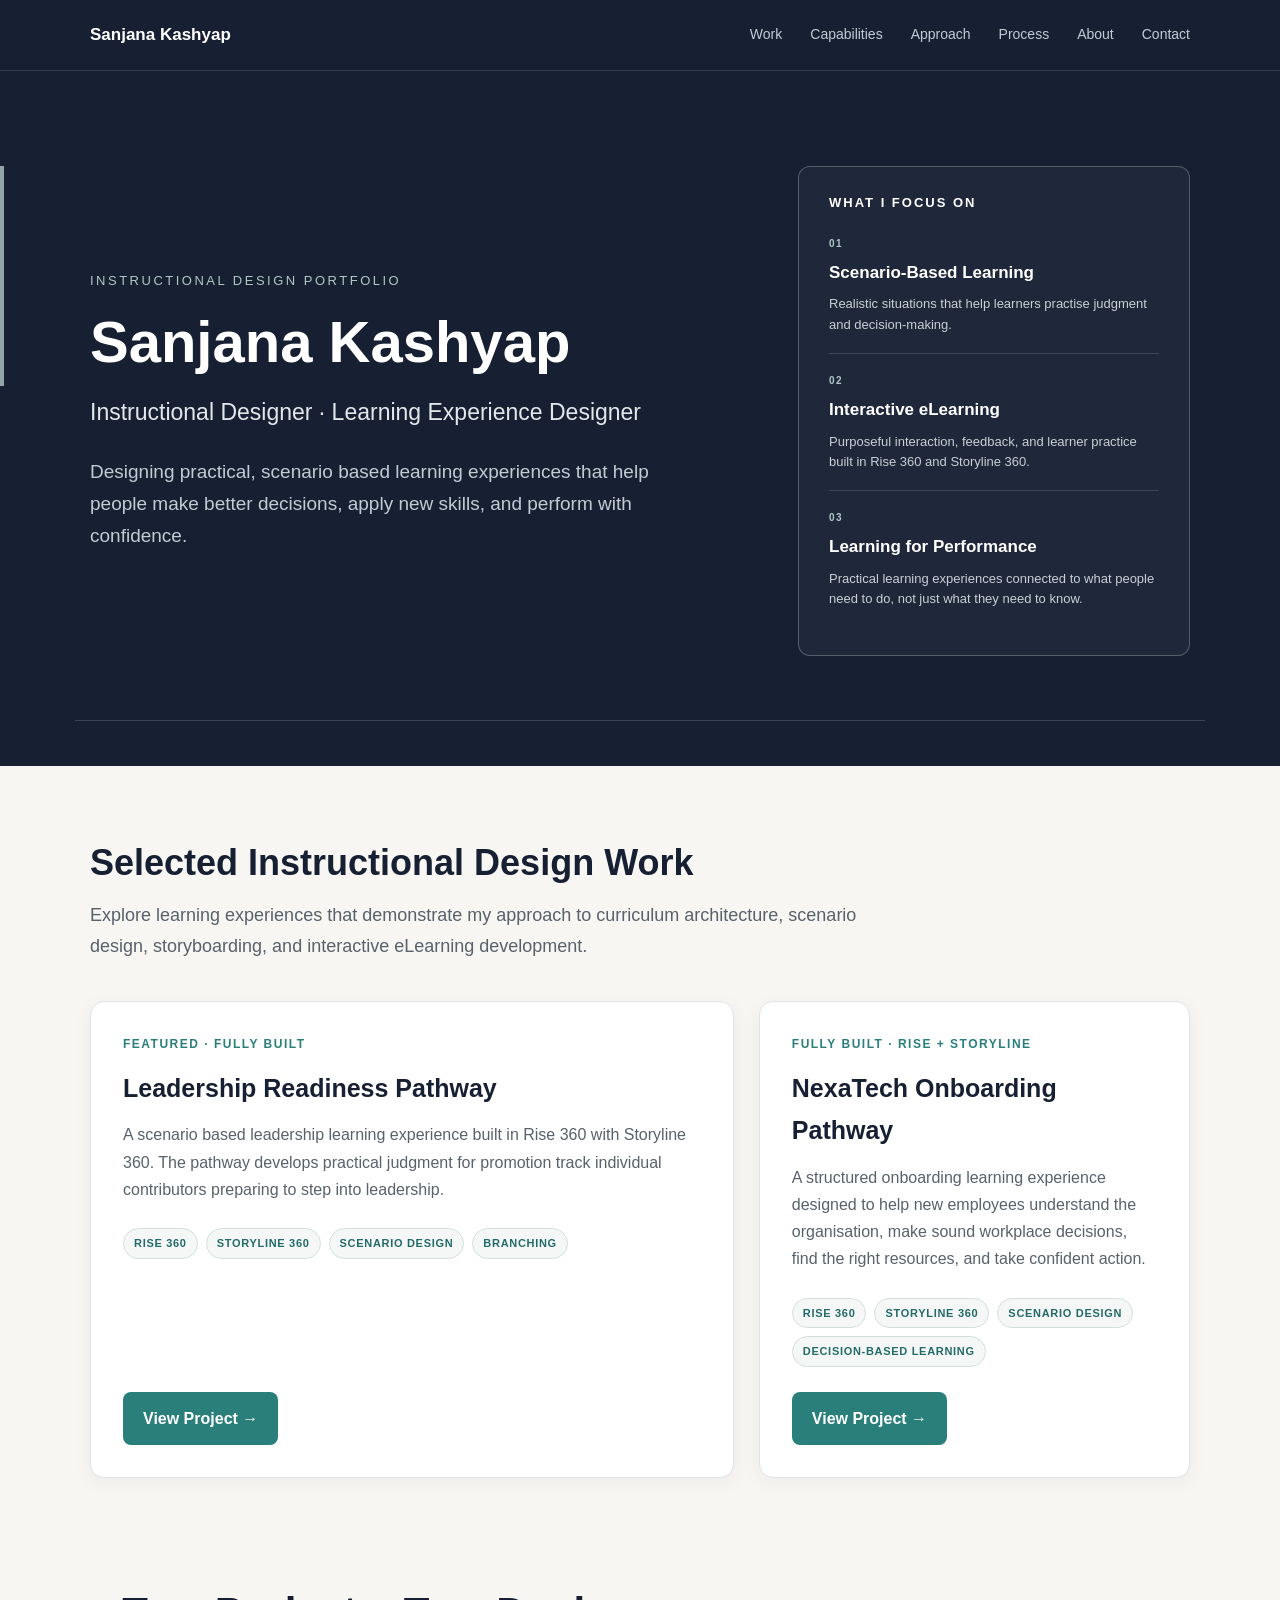
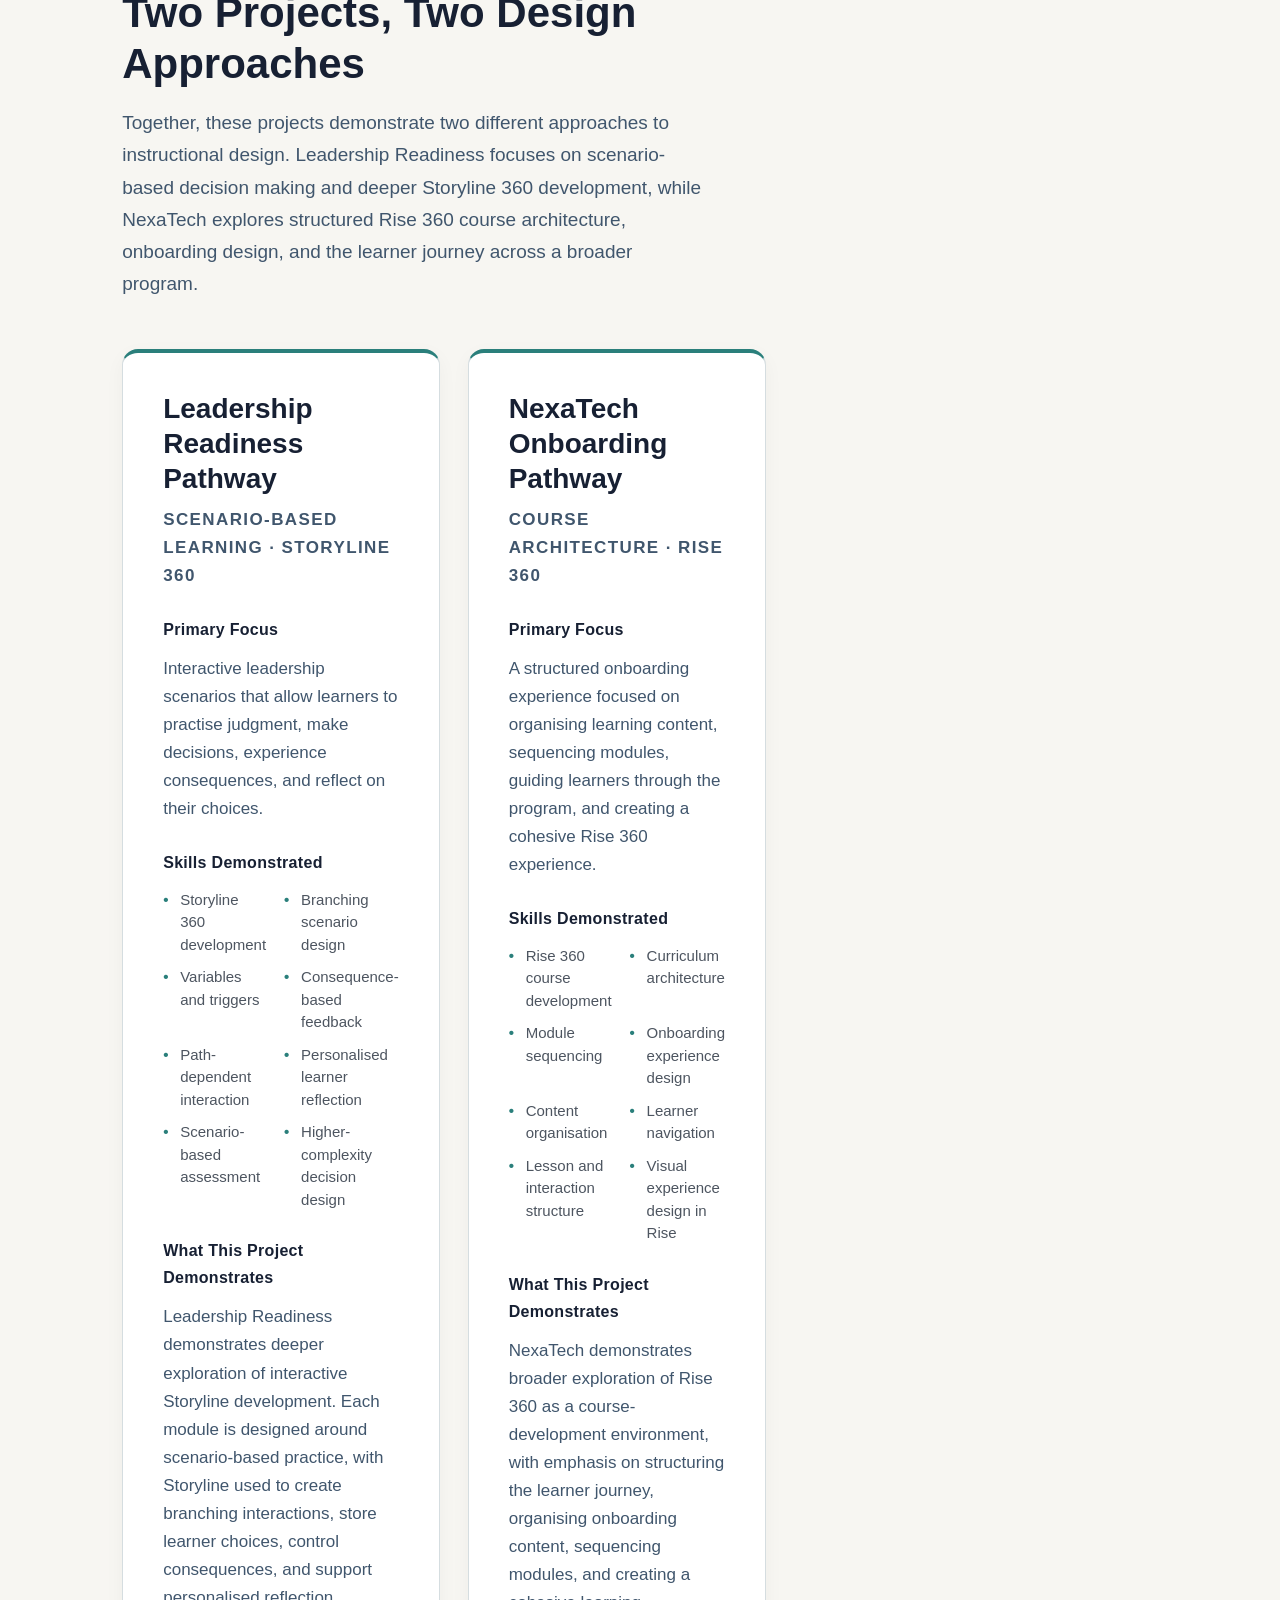
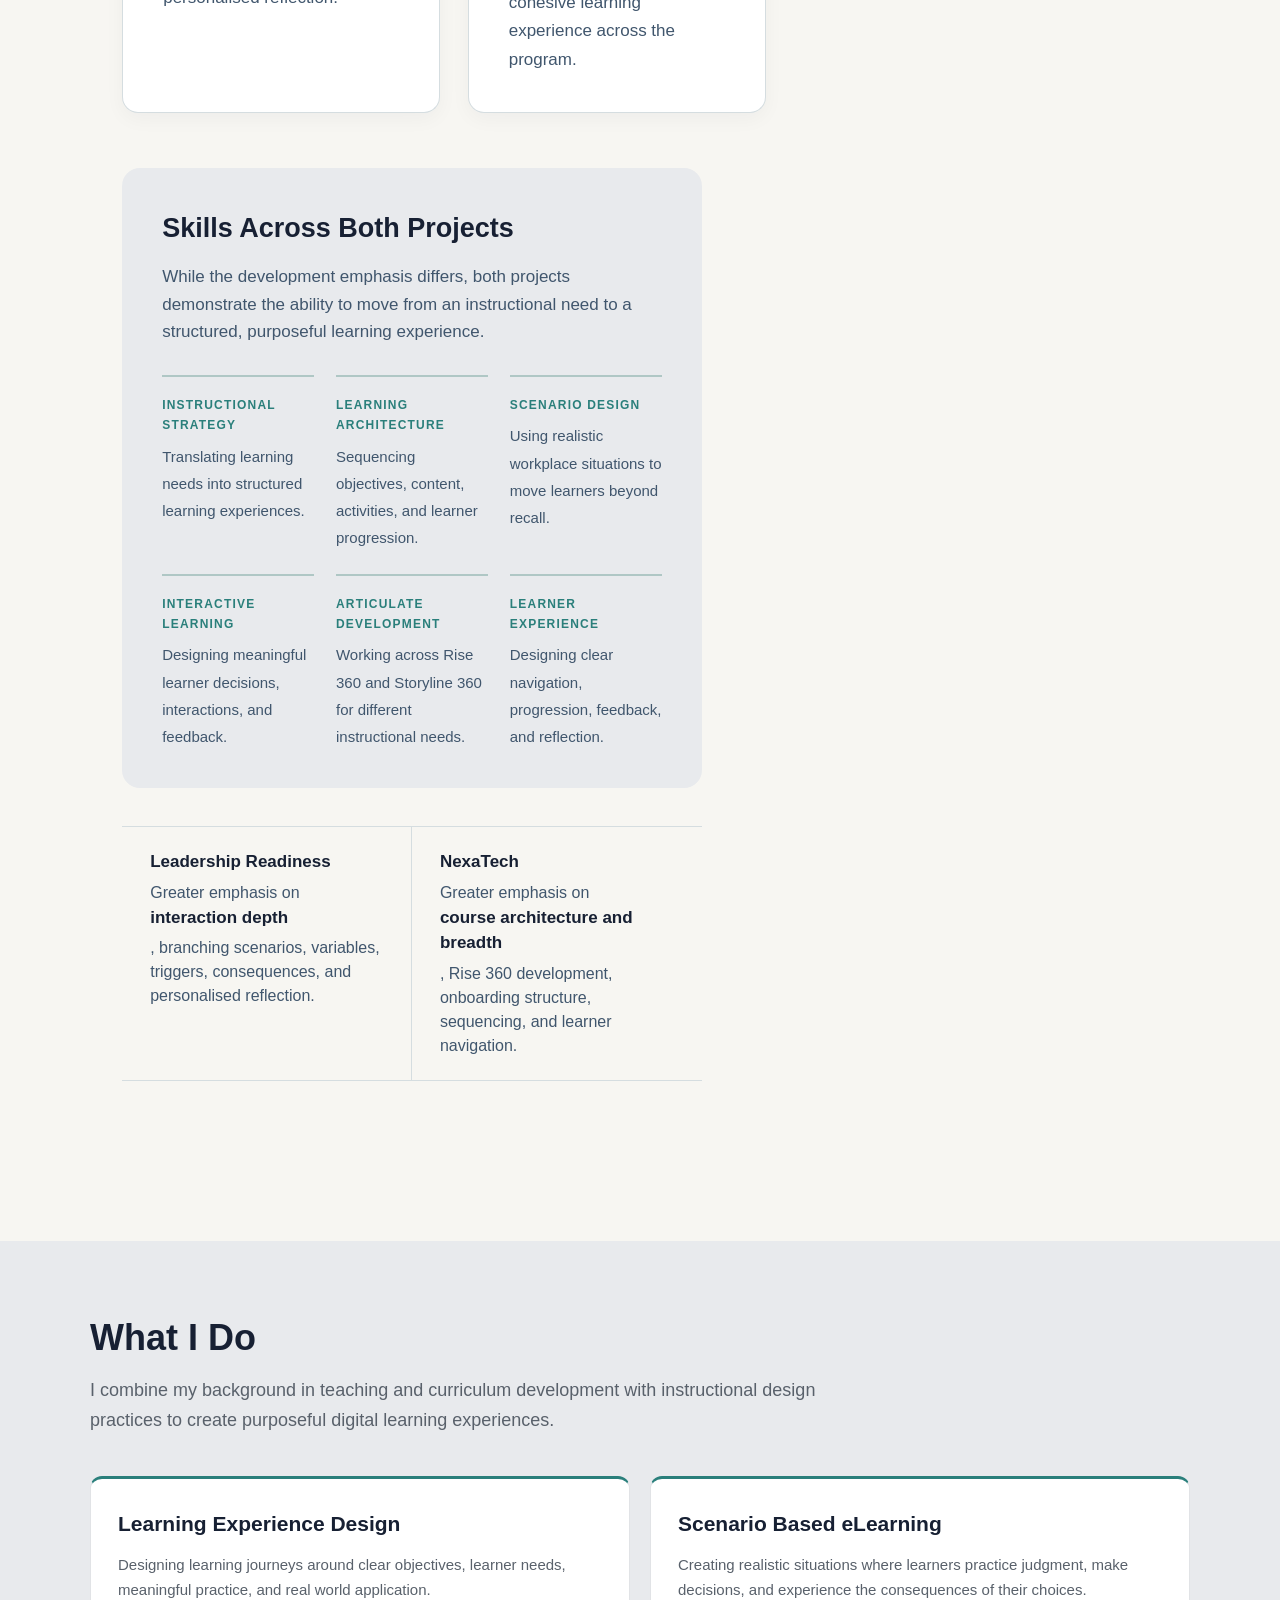
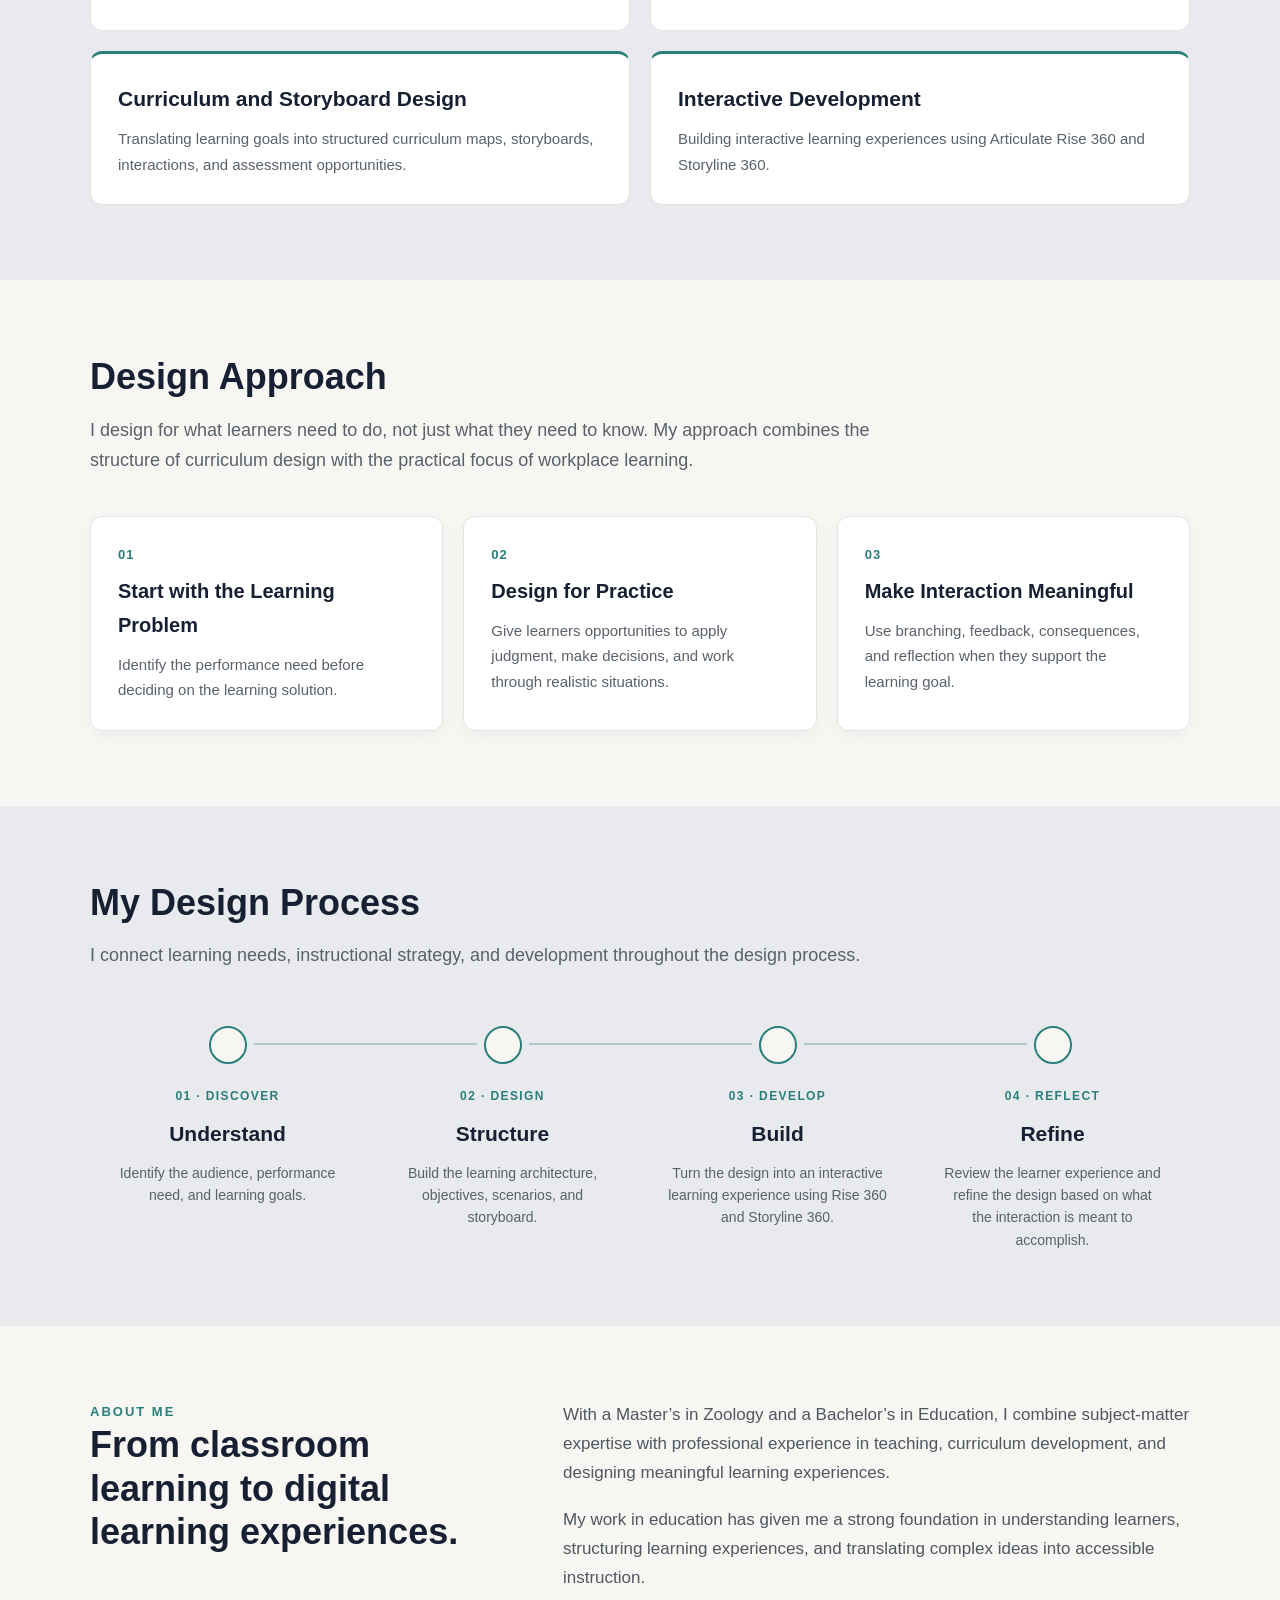
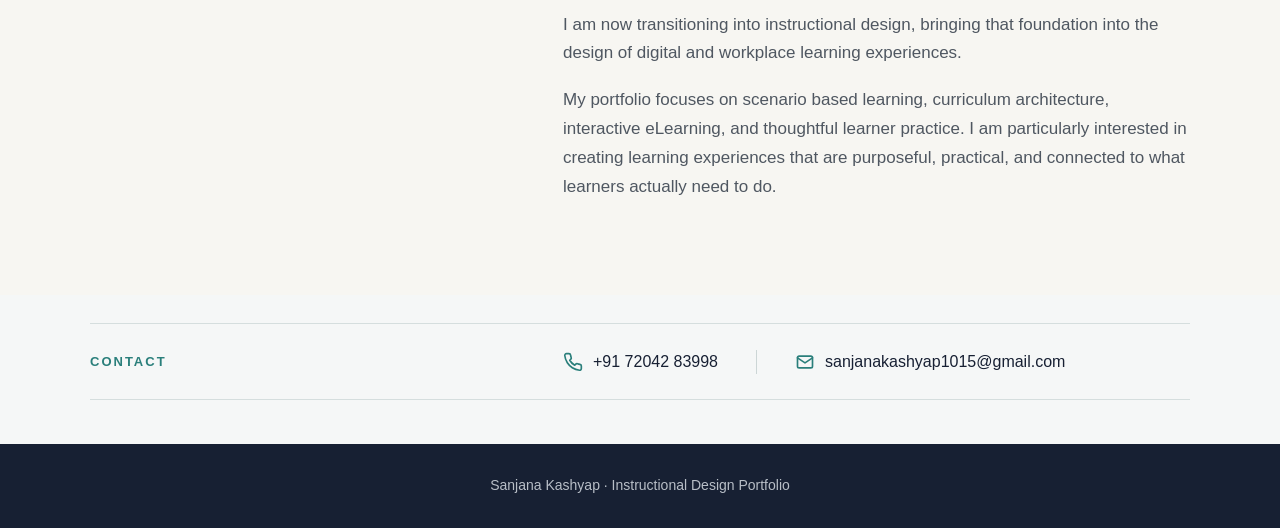
==== portfolio/index.html @ 49a9ca55 "Update index.html" ====
<!DOCTYPE html>

<html lang="en">
<head>
  <meta charset="UTF-8">
  <meta name="viewport" content="width=device-width, initial-scale=1.0">

  <title>Sanjana Kashyap | Instructional Design Portfolio</title>

  <style>
    * {
      box-sizing: border-box;
    }

    html {
      margin: 0;
      padding: 0;
      scroll-behavior: smooth;
    }

    body {
      margin: 0;
      padding: 0;
      min-height: 100vh;
      font-family: Arial, Helvetica, sans-serif;
      background: #F7F6F2;
      color: #20242B;
      line-height: 1.7;
      display: flex;
      flex-direction: column;
    }

    .container {
      width: 90%;
      max-width: 1100px;
      margin: 0 auto;
    }

    /* NAVIGATION */

    .site-nav {
      background: #172033;
      border-bottom: 1px solid rgba(255,255,255,0.12);
      position: relative;
      z-index: 10;
    }

    .nav-inner {
      min-height: 70px;
      display: flex;
      align-items: center;
      justify-content: space-between;
    }

    .nav-brand {
      color: white;
      text-decoration: none;
      font-size: 17px;
      font-weight: bold;
    }

    .nav-links {
      display: flex;
      gap: 28px;
    }

    .nav-links a {
      color: #C2CBD4;
      text-decoration: none;
      font-size: 14px;
      transition: 0.2s ease;
    }

    .nav-links a:hover {
      color: white;
    }

    /* HERO */

    .hero {
      background: #172033;
      color: white;
      padding: 95px 0 110px;
      position: relative;
      overflow: hidden;
    }

    .hero::before {
      content: "";
      position: absolute;
      left: 0;
      top: 95px;
      width: 4px;
      height: 220px;
      background: #AFC7C5;
      opacity: 0.8;
    }

    .hero::after {
      content: "";
      position: absolute;
      left: 75px;
      right: 75px;
      bottom: 45px;
      height: 1px;
      background: rgba(175, 199, 197, 0.22);
    }
    .hero {
  background: #172033;
  color: white;
  padding: 95px 0 110px;
  position: relative;
  overflow: hidden;
}

.hero-layout {
  display: grid;
  grid-template-columns: 1.2fr 0.8fr;
  gap: 70px;
  align-items: center;
}

.hero-visual {
  padding-left: 20px;
}

.focus-panel {
  border: 1px solid rgba(175, 199, 197, 0.35);
  border-radius: 12px;
  padding: 28px 30px;
  background: rgba(255, 255, 255, 0.035);
}

.focus-heading {
  margin: 0 0 24px;
  color: #FFFFFF;
  font-size: 13px;
  font-weight: bold;
  letter-spacing: 2px;
  text-transform: uppercase;
}

.focus-item {
  padding: 18px 0;
  border-top: 1px solid rgba(175, 199, 197, 0.2);
}

.focus-item:first-of-type {
  border-top: none;
  padding-top: 0;
}

.focus-number {
  display: block;
  margin-bottom: 7px;
  color: #AFC7C5;
  font-size: 10px;
  font-weight: bold;
  letter-spacing: 1.5px;
}

.focus-item h3 {
  margin: 0 0 7px;
  color: #FFFFFF;
  font-size: 17px;
  font-weight: 600;
}

.focus-item p {
  margin: 0;
  color: #C7D0D5;
  font-size: 13px;
  line-height: 1.55;
}
    .eyebrow {
      font-size: 13px;
      text-transform: uppercase;
      letter-spacing: 2.5px;
      color: #AFC7C5;
      margin-bottom: 20px;
    }

    h1 {
      font-size: 58px;
      line-height: 1.05;
      margin: 0 0 20px;
      max-width: 850px;
    }

    .hero-title {
      font-size: 23px;
      color: #E1E7EA;
      margin: 0 0 24px;
      max-width: 760px;
    }

    .hero-description {
      font-size: 19px;
      color: #C2CBD4;
      max-width: 780px;
      margin: 0;
    }

    /* SECTIONS */

    section {
      padding: 75px 0;
    }

    h2 {
      font-size: 36px;
      line-height: 1.2;
      color: #172033;
      margin: 0 0 16px;
    }

    .section-intro {
      max-width: 780px;
      font-size: 18px;
      color: #59616B;
      margin: 0 0 40px;
    }

    /* PROJECTS */

    .projects {
      display: grid;
      grid-template-columns: repeat(2, 1fr);
      gap: 25px;
    }

    .project-card {
      background: white;
      border: 1px solid #E1E3E6;
      border-radius: 14px;
      padding: 32px;
      box-shadow: 0 5px 20px rgba(23, 32, 51, 0.05);
      transition: 0.2s ease;
      display: flex;
      flex-direction: column;
    }

    .project-card:hover {
      transform: translateY(-4px);
      box-shadow: 0 10px 28px rgba(23, 32, 51, 0.10);
    }

    .project-label {
      font-size: 12px;
      text-transform: uppercase;
      letter-spacing: 1.5px;
      color: #2A7F7B;
      font-weight: bold;
      margin-bottom: 12px;
    }

    .project-card h3 {
      color: #172033;
      font-size: 25px;
      margin: 0 0 12px;
    }

    .project-card p {
      color: #59616B;
      font-size: 16px;
      margin: 0 0 25px;
    }

    .project-card .button {
      margin-top: auto;
    }
    .project-tags {
  display: flex;
  flex-wrap: wrap;
  gap: 8px;
  margin: 0 0 25px;
}

.project-tag {
  display: inline-block;
  padding: 5px 10px;
  border: 1px solid #D5DEDE;
  border-radius: 20px;
  color: #236B68;
  background: #F5F7F7;
  font-size: 11px;
  font-weight: bold;
  letter-spacing: 0.7px;
  text-transform: uppercase;
}

    /* BUTTON */

    .button {
      display: inline-block;
      width: fit-content;
      padding: 13px 20px;
      background: #2A7F7B;
      color: white;
      text-decoration: none;
      border-radius: 8px;
      font-weight: bold;
      transition: 0.2s ease;
    }

    .button:hover {
      background: #236B68;
      transform: translateY(-1px);
    }

    /* STATUS */

    .status {
      display: inline-block;
      width: fit-content;
      margin-top: auto;
      padding: 6px 12px;
      border-radius: 20px;
      background: #E8F1F0;
      color: #236B68;
      font-size: 13px;
      font-weight: bold;
    }

    /* CAPABILITIES */

    .capabilities {
      background: #E8EAED;
    }

    .capability-grid {
      display: grid;
      grid-template-columns: repeat(2, 1fr);
      gap: 20px;
    }

    .capability-card {
      background: white;
      border: 1px solid #E1E3E6;
      border-radius: 12px;
      padding: 27px;
      border-top: 3px solid #2A7F7B;
    }

    .capability-card h3 {
      color: #172033;
      font-size: 21px;
      margin: 0 0 10px;
    }

    .capability-card p {
      color: #59616B;
      margin: 0;
      font-size: 15px;
    }

    /* DESIGN APPROACH */

    .approach-grid {
      display: grid;
      grid-template-columns: repeat(3, 1fr);
      gap: 20px;
    }

    .approach-card {
      background: white;
      border: 1px solid #E1E3E6;
      border-radius: 12px;
      padding: 27px;
      box-shadow: 0 4px 16px rgba(23, 32, 51, 0.04);
    }

    .approach-number {
      font-size: 13px;
      color: #2A7F7B;
      font-weight: bold;
      letter-spacing: 1px;
    }

    .approach-card h3 {
      color: #172033;
      font-size: 20px;
      margin: 8px 0 10px;
    }

    .approach-card p {
      color: #59616B;
      margin: 0;
      font-size: 15px;
    }

    /* PROCESS */

    .process {
      background: #E8EAED;
    }

   .process-grid {
  display: grid;
  grid-template-columns: repeat(4, 1fr);
  gap: 0;
  margin-top: 55px;
  position: relative;
}

/* Continuous process line */
.process-grid::before {
  content: "";
  position: absolute;
  top: 17px;
  left: 12%;
  right: 12%;
  height: 2px;
  background: #AFC7C5;
  z-index: 0;
}

.process-step {
  position: relative;
  z-index: 1;
  background: transparent;
  padding: 0 28px;
  border: none;
  border-radius: 0;
  text-align: center;
}
/* =========================================================
   TWO PROJECTS — TWO DESIGN APPROACHES
   ========================================================= */

.project-comparison {
  background: #F7F6F2;
  padding: 85px 0;
}

.project-comparison h2 {
  margin: 0 0 18px;
  color: #172033;
  font-size: 42px;
  line-height: 1.2;
}

.project-comparison-intro {
  max-width: 820px;
  margin: 0 0 48px;
  color: #40566D;
  font-size: 19px;
  line-height: 1.7;
}

.comparison-grid {
  display: grid;
  grid-template-columns: repeat(2, 1fr);
  gap: 28px;
}

.comparison-card {
  background: #FFFFFF;
  border: 1px solid #D5DDE0;
  border-top: 4px solid #2A7F7B;
  border-radius: 16px;
  padding: 38px 40px;
  box-shadow: 0 6px 20px rgba(23, 32, 51, 0.04);
}

.comparison-card h3 {
  margin: 0 0 10px;
  color: #172033;
  font-size: 28px;
  line-height: 1.25;
}

.comparison-focus {
  margin: 0 0 28px;
  color: #2A7F7B;
  font-size: 13px;
  font-weight: bold;
  letter-spacing: 1.4px;
  text-transform: uppercase;
}

.comparison-card h4 {
  margin: 26px 0 12px;
  color: #172033;
  font-size: 16px;
  letter-spacing: 0.3px;
}

.comparison-card p {
  margin: 0;
  color: #40566D;
  font-size: 17px;
  line-height: 1.65;
}

.comparison-skills {
  display: grid;
  grid-template-columns: repeat(2, 1fr);
  gap: 10px 18px;
  margin: 0;
  padding: 0;
  list-style: none;
}

.comparison-skills li {
  position: relative;
  padding-left: 17px;
  color: #4D5560;
  font-size: 15px;
  line-height: 1.5;
}

.comparison-skills li::before {
  content: "•";
  position: absolute;
  left: 0;
  color: #2A7F7B;
  font-weight: bold;
}

/* Shared skills */

.shared-skills {
  margin-top: 55px;
  padding: 38px 40px;
  background: #E8EAED;
  border-radius: 18px;
}

.shared-skills h3 {
  margin: 0 0 12px;
  color: #172033;
  font-size: 27px;
}

.shared-skills-intro {
  max-width: 760px;
  margin: 0 0 30px;
  color: #40566D;
  font-size: 17px;
  line-height: 1.6;
}

.shared-skills-grid {
  display: grid;
  grid-template-columns: repeat(3, 1fr);
  gap: 22px;
}

.shared-skill {
  padding-top: 18px;
  border-top: 2px solid #AFC7C5;
}

.shared-skill strong {
  display: block;
  margin-bottom: 7px;
  color: #2A7F7B;
  font-size: 12px;
  letter-spacing: 1.2px;
  text-transform: uppercase;
}

.shared-skill span {
  color: #40566D;
  font-size: 15px;
  line-height: 1.5;
}

/* Direct comparison */

.comparison-summary {
  margin-top: 38px;
  border-top: 1px solid #D5DDE0;
  border-bottom: 1px solid #D5DDE0;
}

.comparison-summary-row {
  display: grid;
  grid-template-columns: 1fr 1fr;
}

.comparison-summary-cell {
  padding: 22px 28px;
  color: #40566D;
  font-size: 16px;
  line-height: 1.5;
}

.comparison-summary-cell:first-child {
  border-right: 1px solid #D5DDE0;
}

.comparison-summary-cell strong {
  display: block;
  margin-bottom: 6px;
  color: #172033;
  font-size: 17px;
}

/* Mobile */

@media (max-width: 800px) {

  .project-comparison {
    padding: 65px 0;
  }

  .project-comparison h2 {
    font-size: 34px;
  }

  .comparison-grid {
    grid-template-columns: 1fr;
  }

  .comparison-card {
    padding: 30px 28px;
  }

  .comparison-skills {
    grid-template-columns: 1fr;
  }

  .shared-skills {
    padding: 30px 28px;
  }

  .shared-skills-grid {
    grid-template-columns: 1fr;
  }

  .comparison-summary-row {
    grid-template-columns: 1fr;
  }

  .comparison-summary-cell:first-child {
    border-right: none;
    border-bottom: 1px solid #D5DDE0;
  }

}

/* Numbered circle */
.process-step::before {
  content: "";
  display: block;
  width: 34px;
  height: 34px;
  margin: 0 auto 22px;

  background: #F7F6F2;
  border: 2px solid #2A7F7B;
  border-radius: 50%;

  box-shadow: 0 0 0 7px #E8EAED;
}

/* Stage label */
.process-step strong {
  display: block;
  color: #2A7F7B;
  font-size: 12px;
  font-weight: bold;
  letter-spacing: 1.4px;
  margin-bottom: 10px;
}

/* Main word */
.process-step h3 {
  margin: 0 0 10px;
  color: #172033;
  font-size: 21px;
  font-weight: 600;
}

/* Description */
.process-step p {
  margin: 0 auto;
  max-width: 220px;
  color: #59616B;
  font-size: 14px;
  line-height: 1.6;
}
    /* ABOUT */

    .about-grid {
      display: grid;
      grid-template-columns: 1fr 1.5fr;
      gap: 55px;
      align-items: start;
    }

    .about-label {
      font-size: 13px;
      text-transform: uppercase;
      letter-spacing: 2px;
      color: #2A7F7B;
      font-weight: bold;
    }

    .about-content p {
      color: #4F5761;
      font-size: 17px;
      margin-top: 0;
      margin-bottom: 18px;
    }

    /* CONTACT */

.contact {
  background: #F5F7F7;
  padding: 28px 0 44px;
  margin: 0;
}

.contact-box {
  border-top: 1px solid #D5DEDE;
  border-bottom: 1px solid #D5DEDE;
  padding: 24px 0;
  display: grid;
  grid-template-columns: 1fr 1.5fr;
  gap: 55px;
  align-items: center;
}

.contact-heading {
  font-size: 13px;
  text-transform: uppercase;
  letter-spacing: 2px;
  color: #2A7F7B;
  font-weight: bold;
  margin: 0;
}

.contact-details {
  display: flex;
  align-items: center;
  gap: 38px;
  margin: 0;
}

.contact-item {
  display: flex;
  align-items: center;
  gap: 10px;
  color: #172033;
  text-decoration: none;
}

.contact-item:hover .contact-value {
  color: #2A7F7B;
}

.contact-icon {
  width: 20px;
  height: 20px;
  color: #2A7F7B;
  flex-shrink: 0;
}

.contact-value {
  font-size: 16px;
  color: #172033;
  transition: color 0.2s ease;
}

.contact-divider {
  width: 1px;
  height: 24px;
  background: #CCD6D6;
}
    /* FOOTER */

    footer {
      margin-top: auto;
      padding: 30px 0;
      background: #172033;
      color: #B8BEC7;
      text-align: center;
      font-size: 14px;
    }

    footer .container {
      margin-bottom: 0;
    }

    /* RESPONSIVE */

    @media (max-width: 800px) {

      h1 {
        font-size: 42px;
      }

      .projects,
      .capability-grid,
      .approach-grid,
      .process-grid,
      .about-grid {
        grid-template-columns: 1fr;
      }

      .hero {
        padding: 70px 0 80px;
      }

      .about-grid {
        gap: 25px;
      }

      .nav-inner {
        flex-direction: column;
        align-items: flex-start;
        gap: 12px;
        padding: 16px 0;
      }

      .nav-links {
        gap: 16px;
        flex-wrap: wrap;
      }

      .process-grid::before {
        display: none;
      }

      .contact-box {
        align-items: flex-start;
        flex-direction: column;
        gap: 22px;
      }

      .contact-details {
        align-items: flex-start;
        flex-direction: column;
        gap: 18px;
      }

      .contact-divider {
        display: none;
      }

      .contact-item {
        flex-wrap: wrap;
      }
      .hero-layout {
  grid-template-columns: 1fr;
  gap: 45px;
}

.learning-flow {
  max-width: 100%;
  margin-left: 0;
}
      .process-grid {
  grid-template-columns: 1fr;
  gap: 40px;
}

.process-grid::before {
  display: none;
}

.process-step {
  padding: 0 20px;
}
    }
  </style>

</head>

<body>

  <!-- NAVIGATION -->

  <nav class="site-nav">
    <div class="container nav-inner">

      <span class="nav-brand">
  Sanjana Kashyap
</span>

      <div class="nav-links">
        <a href="#work">Work</a>
        <a href="#capabilities">Capabilities</a>
        <a href="#approach">Approach</a>
        <a href="#process">Process</a>
        <a href="#about">About</a>
        <a href="#contact">Contact</a>
      </div>

    </div>
  </nav>


  <!-- HERO -->

 <header class="hero">

  <div class="container">

    <div class="hero-layout">

      <!-- HERO TEXT -->

      <div>

        <div class="eyebrow">
          Instructional Design Portfolio
        </div>

        <h1>
          Sanjana Kashyap
        </h1>

        <p class="hero-title">
          Instructional Designer · Learning Experience Designer
        </p>

        <p class="hero-description">
          Designing practical, scenario based learning experiences that help
          people make better decisions, apply new skills, and perform with
          confidence.
        </p>

      </div>


      <!-- HERO LEARNING FLOW -->

   <div class="hero-visual">

  <div class="focus-panel">

    <h2 class="focus-heading">
      What I Focus On
    </h2>

    <div class="focus-item">

      <span class="focus-number">
        01
      </span>

      <h3>
        Scenario-Based Learning
      </h3>

      <p>
        Realistic situations that help learners practise
        judgment and decision-making.
      </p>

    </div>


    <div class="focus-item">

      <span class="focus-number">
        02
      </span>

      <h3>
        Interactive eLearning
      </h3>

      <p>
        Purposeful interaction, feedback, and learner
        practice built in Rise 360 and Storyline 360.
      </p>

    </div>


    <div class="focus-item">

      <span class="focus-number">
        03
      </span>

      <h3>
        Learning for Performance
      </h3>

      <p>
        Practical learning experiences connected to what
        people need to do, not just what they need to know.
      </p>

    </div>

  </div>

</div>

</header>

  <!-- SELECTED WORK -->

  <section id="work">

    <div class="container">

      <h2>
        Selected Instructional Design Work
      </h2>

      <p class="section-intro">
        Explore learning experiences that demonstrate my approach to
        curriculum architecture, scenario design, storyboarding, and
        interactive eLearning development.
      </p>

      <div class="projects">

        <!-- LEADERSHIP -->

        <div class="project-card">

          <div class="project-label">
            Featured · Fully Built
          </div>

          <h3>
            Leadership Readiness Pathway
          </h3>

          <p>
            A scenario based leadership learning experience built in
            Rise 360 with Storyline 360. The pathway develops practical
            judgment for promotion track individual contributors preparing
            to step into leadership.
          </p>
<div class="project-tags">

  <span class="project-tag">
    Rise 360
  </span>

  <span class="project-tag">
    Storyline 360
  </span>

  <span class="project-tag">
    Scenario Design
  </span>

  <span class="project-tag">
    Branching
  </span>

</div>
          <a
            class="button"
            href="projects/leadership/index.html"
          >
            View Project →
          </a>

        </div>


    <!-- NEXATECH -->

<div class="project-card">

  <div class="project-label">
    Fully Built · Rise + Storyline
  </div>

  <h3>
    NexaTech Onboarding Pathway
  </h3>

  <p>
    A structured onboarding learning experience designed to help
    new employees understand the organisation, make sound workplace
    decisions, find the right resources, and take confident action.
  </p>
<div class="project-tags">

  <span class="project-tag">
    Rise 360
  </span>

  <span class="project-tag">
    Storyline 360
  </span>

  <span class="project-tag">
    Scenario Design
  </span>

  <span class="project-tag">
    Decision-Based Learning
  </span>

</div>
  <a
    class="button"
    href="projects/nexatech/index.html"
  >
    View Project →
  </a>

</div>
<!-- =========================================================
     TWO PROJECTS — TWO DESIGN APPROACHES
     ========================================================= -->

<section class="project-comparison">

  <div class="container">

    <h2>Two Projects, Two Design Approaches</h2>

    <p class="project-comparison-intro">
      Together, these projects demonstrate two different approaches to
      instructional design. Leadership Readiness focuses on scenario-based
      decision making and deeper Storyline 360 development, while NexaTech
      explores structured Rise 360 course architecture, onboarding design,
      and the learner journey across a broader program.
    </p>


    <div class="comparison-grid">

      <!-- LEADERSHIP -->

      <div class="comparison-card">

        <h3>Leadership Readiness Pathway</h3>

        <p class="comparison-focus">
          Scenario-Based Learning · Storyline 360
        </p>

        <h4>Primary Focus</h4>

        <p>
          Interactive leadership scenarios that allow learners to practise
          judgment, make decisions, experience consequences, and reflect
          on their choices.
        </p>

        <h4>Skills Demonstrated</h4>

        <ul class="comparison-skills">

          <li>Storyline 360 development</li>

          <li>Branching scenario design</li>

          <li>Variables and triggers</li>

          <li>Consequence-based feedback</li>

          <li>Path-dependent interaction</li>

          <li>Personalised learner reflection</li>

          <li>Scenario-based assessment</li>

          <li>Higher-complexity decision design</li>

        </ul>

        <h4>What This Project Demonstrates</h4>

        <p>
          Leadership Readiness demonstrates deeper exploration of
          interactive Storyline development. Each module is designed
          around scenario-based practice, with Storyline used to create
          branching interactions, store learner choices, control
          consequences, and support personalised reflection.
        </p>

      </div>


      <!-- NEXATECH -->

      <div class="comparison-card">

        <h3>NexaTech Onboarding Pathway</h3>

        <p class="comparison-focus">
          Course Architecture · Rise 360
        </p>

        <h4>Primary Focus</h4>

        <p>
          A structured onboarding experience focused on organising
          learning content, sequencing modules, guiding learners through
          the program, and creating a cohesive Rise 360 experience.
        </p>

        <h4>Skills Demonstrated</h4>

        <ul class="comparison-skills">

          <li>Rise 360 course development</li>

          <li>Curriculum architecture</li>

          <li>Module sequencing</li>

          <li>Onboarding experience design</li>

          <li>Content organisation</li>

          <li>Learner navigation</li>

          <li>Lesson and interaction structure</li>

          <li>Visual experience design in Rise</li>

        </ul>

        <h4>What This Project Demonstrates</h4>

        <p>
          NexaTech demonstrates broader exploration of Rise 360 as a
          course-development environment, with emphasis on structuring
          the learner journey, organising onboarding content, sequencing
          modules, and creating a cohesive learning experience across
          the program.
        </p>

      </div>

    </div>


    <!-- SHARED SKILLS -->

    <div class="shared-skills">

      <h3>Skills Across Both Projects</h3>

      <p class="shared-skills-intro">
        While the development emphasis differs, both projects demonstrate
        the ability to move from an instructional need to a structured,
        purposeful learning experience.
      </p>

      <div class="shared-skills-grid">

        <div class="shared-skill">
          <strong>Instructional Strategy</strong>
          <span>
            Translating learning needs into structured learning experiences.
          </span>
        </div>

        <div class="shared-skill">
          <strong>Learning Architecture</strong>
          <span>
            Sequencing objectives, content, activities, and learner progression.
          </span>
        </div>

        <div class="shared-skill">
          <strong>Scenario Design</strong>
          <span>
            Using realistic workplace situations to move learners beyond recall.
          </span>
        </div>

        <div class="shared-skill">
          <strong>Interactive Learning</strong>
          <span>
            Designing meaningful learner decisions, interactions, and feedback.
          </span>
        </div>

        <div class="shared-skill">
          <strong>Articulate Development</strong>
          <span>
            Working across Rise 360 and Storyline 360 for different instructional needs.
          </span>
        </div>

        <div class="shared-skill">
          <strong>Learner Experience</strong>
          <span>
            Designing clear navigation, progression, feedback, and reflection.
          </span>
        </div>

      </div>

    </div>


    <!-- DIRECT DIFFERENCE -->

    <div class="comparison-summary">

      <div class="comparison-summary-row">

        <div class="comparison-summary-cell">

          <strong>Leadership Readiness</strong>

          Greater emphasis on
          <strong>interaction depth</strong>,
          branching scenarios, variables, triggers,
          consequences, and personalised reflection.

        </div>

        <div class="comparison-summary-cell">

          <strong>NexaTech</strong>

          Greater emphasis on
          <strong>course architecture and breadth</strong>,
          Rise 360 development, onboarding structure,
          sequencing, and learner navigation.

        </div>

      </div>

    </div>

  </div>

</section>

      </div>

    </div>

  </section>


  <!-- CAPABILITIES -->

  <section id="capabilities" class="capabilities">

    <div class="container">

      <h2>
        What I Do
      </h2>

      <p class="section-intro">
        I combine my background in teaching and curriculum development
        with instructional design practices to create purposeful digital
        learning experiences.
      </p>

      <div class="capability-grid">

        <div class="capability-card">

          <h3>
            Learning Experience Design
          </h3>

          <p>
            Designing learning journeys around clear objectives, learner
            needs, meaningful practice, and real world application.
          </p>

        </div>


        <div class="capability-card">

          <h3>
            Scenario Based eLearning
          </h3>

          <p>
            Creating realistic situations where learners practice judgment,
            make decisions, and experience the consequences of their choices.
          </p>

        </div>


        <div class="capability-card">

          <h3>
            Curriculum and Storyboard Design
          </h3>

          <p>
            Translating learning goals into structured curriculum maps,
            storyboards, interactions, and assessment opportunities.
          </p>

        </div>


        <div class="capability-card">

          <h3>
            Interactive Development
          </h3>

          <p>
            Building interactive learning experiences using Articulate
            Rise 360 and Storyline 360.
          </p>

        </div>

      </div>

    </div>

  </section>


  <!-- DESIGN APPROACH -->

  <section id="approach">

    <div class="container">

      <h2>
        Design Approach
      </h2>

      <p class="section-intro">
        I design for what learners need to do, not just what they need
        to know. My approach combines the structure of curriculum design
        with the practical focus of workplace learning.
      </p>

      <div class="approach-grid">

        <div class="approach-card">

          <div class="approach-number">
            01
          </div>

          <h3>
            Start with the Learning Problem
          </h3>

          <p>
            Identify the performance need before deciding on the learning
            solution.
          </p>

        </div>


        <div class="approach-card">

          <div class="approach-number">
            02
          </div>

          <h3>
            Design for Practice
          </h3>

          <p>
            Give learners opportunities to apply judgment, make decisions,
            and work through realistic situations.
          </p>

        </div>


        <div class="approach-card">

          <div class="approach-number">
            03
          </div>

          <h3>
            Make Interaction Meaningful
          </h3>

          <p>
            Use branching, feedback, consequences, and reflection when
            they support the learning goal.
          </p>

        </div>

      </div>

    </div>

  </section>


  <!-- DESIGN PROCESS -->

  <section id="process" class="process">

    <div class="container">

      <h2>
        My Design Process
      </h2>

      <p class="section-intro">
        I connect learning needs, instructional strategy, and development
        throughout the design process.
      </p>

      <div class="process-grid">

        <div class="process-step">

          <strong>
            01 · DISCOVER
          </strong>

          <h3>
            Understand
          </h3>

          <p>
            Identify the audience, performance need, and learning goals.
          </p>

        </div>


        <div class="process-step">

          <strong>
            02 · DESIGN
          </strong>

          <h3>
            Structure
          </h3>

          <p>
            Build the learning architecture, objectives, scenarios,
            and storyboard.
          </p>

        </div>


        <div class="process-step">

          <strong>
            03 · DEVELOP
          </strong>

          <h3>
            Build
          </h3>

          <p>
            Turn the design into an interactive learning experience using
            Rise 360 and Storyline 360.
          </p>

        </div>


        <div class="process-step">

          <strong>
            04 · REFLECT
          </strong>

          <h3>
            Refine
          </h3>

          <p>
            Review the learner experience and refine the design based
            on what the interaction is meant to accomplish.
          </p>

        </div>

      </div>

    </div>

  </section>


  <!-- ABOUT -->

  <section id="about">

    <div class="container">

      <div class="about-grid">

        <div>

          <div class="about-label">
            About Me
          </div>

          <h2>
            From classroom learning to digital learning experiences.
          </h2>

        </div>


        <div class="about-content">

          <p>
            With a Master’s in Zoology and a Bachelor’s in Education,
            I combine subject-matter expertise with professional experience
            in teaching, curriculum development, and designing meaningful
            learning experiences.
          </p>

          <p>
            My work in education has given me a strong foundation in
            understanding learners, structuring learning experiences,
            and translating complex ideas into accessible instruction.
          </p>

          <p>
            I am now transitioning into instructional design, bringing
            that foundation into the design of digital and workplace
            learning experiences.
          </p>

          <p>
            My portfolio focuses on scenario based learning, curriculum
            architecture, interactive eLearning, and thoughtful learner
            practice. I am particularly interested in creating learning
            experiences that are purposeful, practical, and connected to
            what learners actually need to do.
          </p>

        </div>

      </div>

    </div>

  </section>


 <!-- CONTACT -->

<section id="contact" class="contact">

  <div class="container">

    <div class="contact-box">

      <h2 class="contact-heading">
        Contact
      </h2>

      <div class="contact-details">

        <a
          href="tel:+917204283998"
          class="contact-item"
          aria-label="Call Sanjana Kashyap"
        >

          <svg
            class="contact-icon"
            viewBox="0 0 24 24"
            fill="none"
            stroke="currentColor"
            stroke-width="2"
            stroke-linecap="round"
            stroke-linejoin="round"
            aria-hidden="true"
          >
            <path d="M22 16.92v3a2 2 0 0 1-2.18 2
              19.79 19.79 0 0 1-8.63-3.07
              19.5 19.5 0 0 1-6-6
              19.79 19.79 0 0 1-3.07-8.67
              A2 2 0 0 1 4.11 2h3
              a2 2 0 0 1 2 1.72
              12.84 12.84 0 0 0 .7 2.81
              2 2 0 0 1-.45 2.11L8.09 9.91
              a16 16 0 0 0 6 6l1.27-1.27
              a2 2 0 0 1 2.11-.45
              12.84 12.84 0 0 0 2.81.7
              A2 2 0 0 1 22 16.92z"
            />
          </svg>

          <span class="contact-value">
            +91 72042 83998
          </span>

        </a>

        <span class="contact-divider"></span>

        <a
          href="mailto:sanjanakashyap1015@gmail.com"
          class="contact-item"
          aria-label="Email Sanjana Kashyap"
        >

          <svg
            class="contact-icon"
            viewBox="0 0 24 24"
            fill="none"
            stroke="currentColor"
            stroke-width="2"
            stroke-linecap="round"
            stroke-linejoin="round"
            aria-hidden="true"
          >
            <rect x="3" y="5" width="18" height="14" rx="2" />
            <polyline points="3,7 12,13 21,7" />
          </svg>

          <span class="contact-value">
            sanjanakashyap1015@gmail.com
          </span>

        </a>

      </div>

    </div>

  </div>

</section>
   
  <!-- FOOTER -->

  <footer>

    <div class="container">
      Sanjana Kashyap · Instructional Design Portfolio
    </div>

  </footer>


</body>
</html>
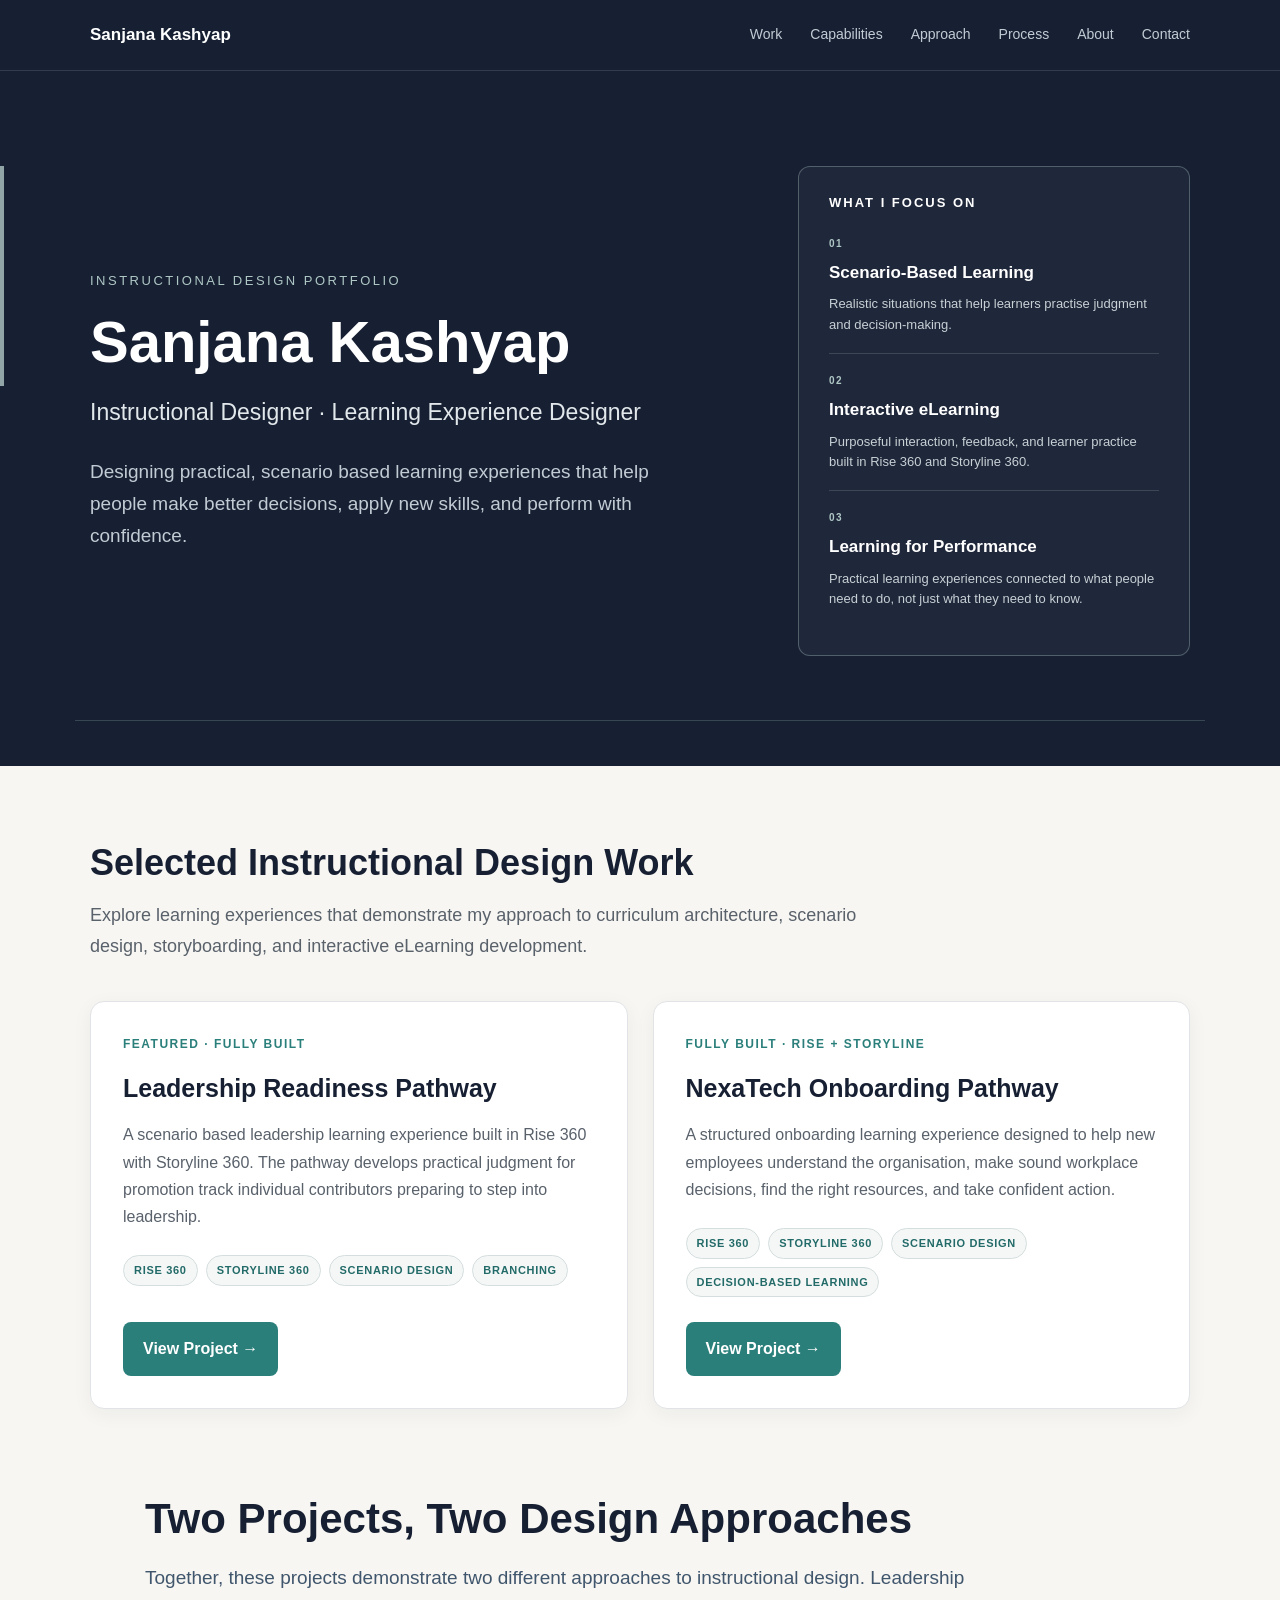
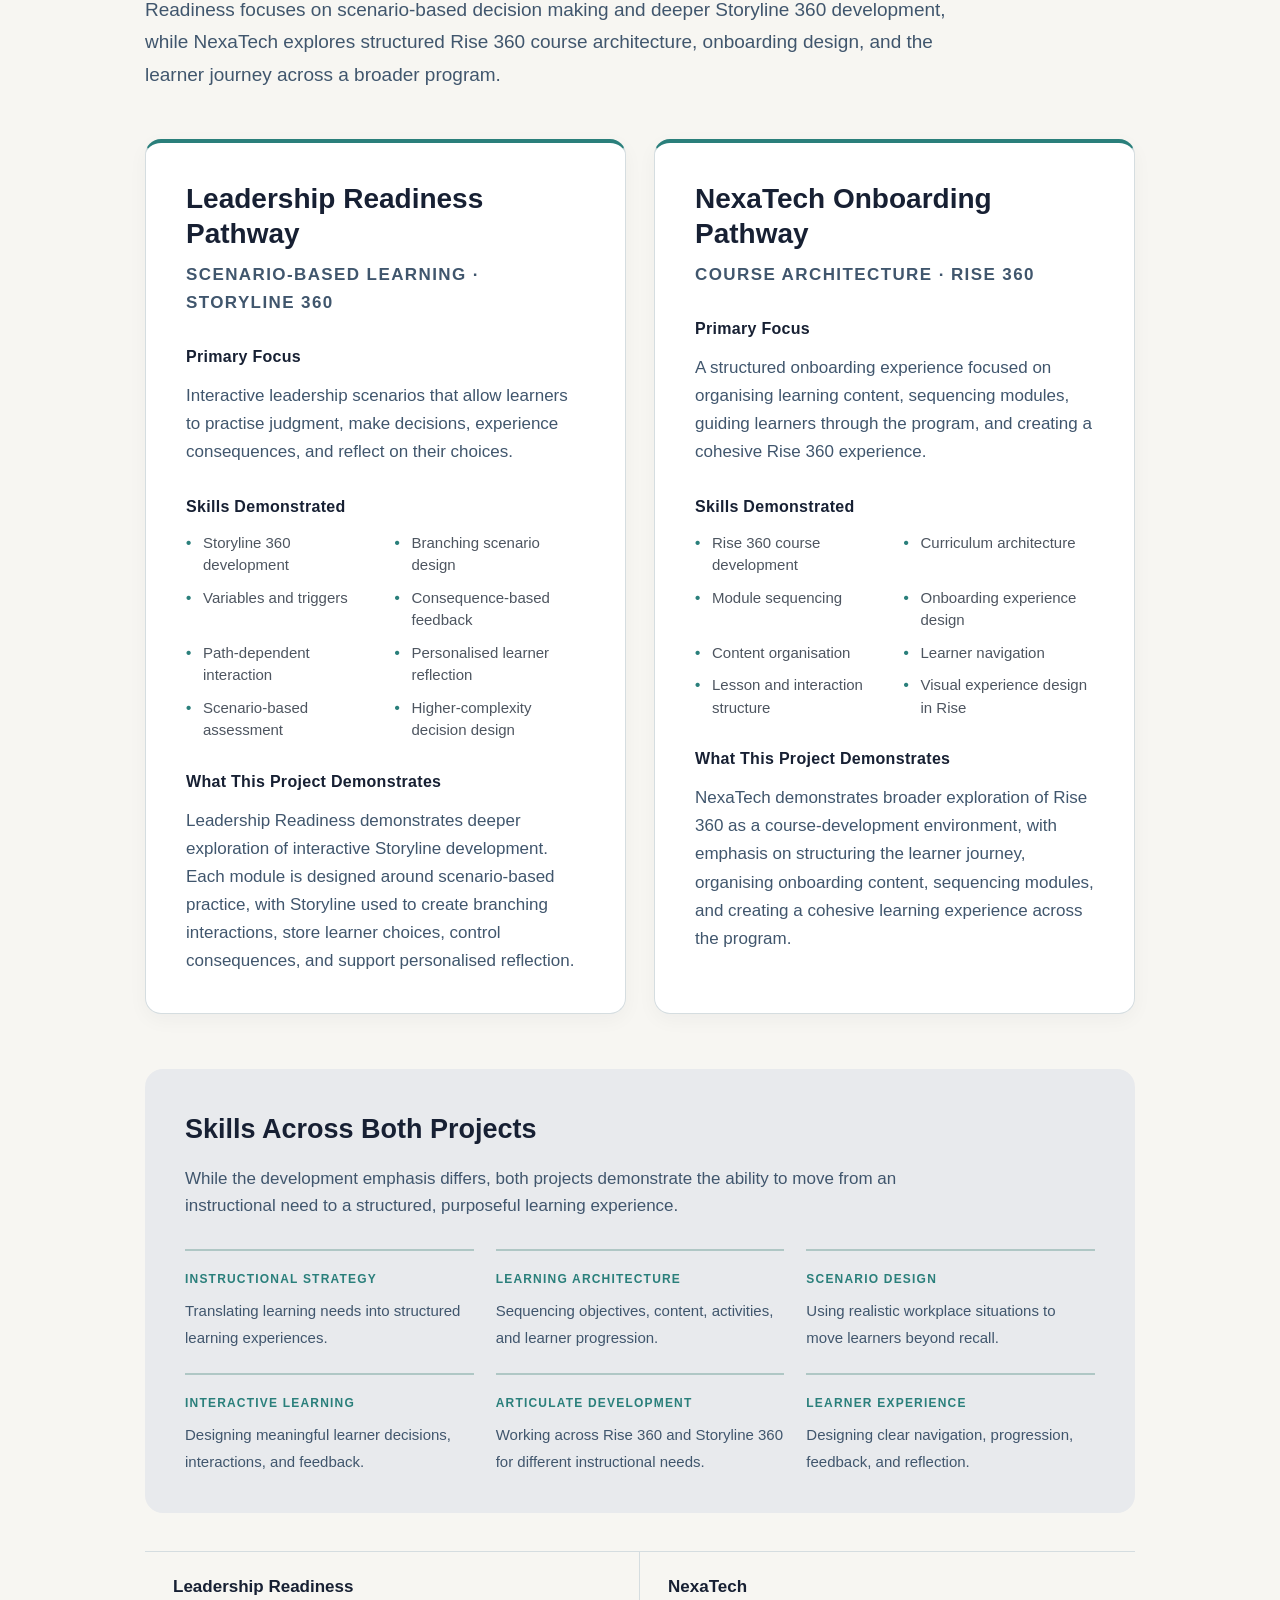
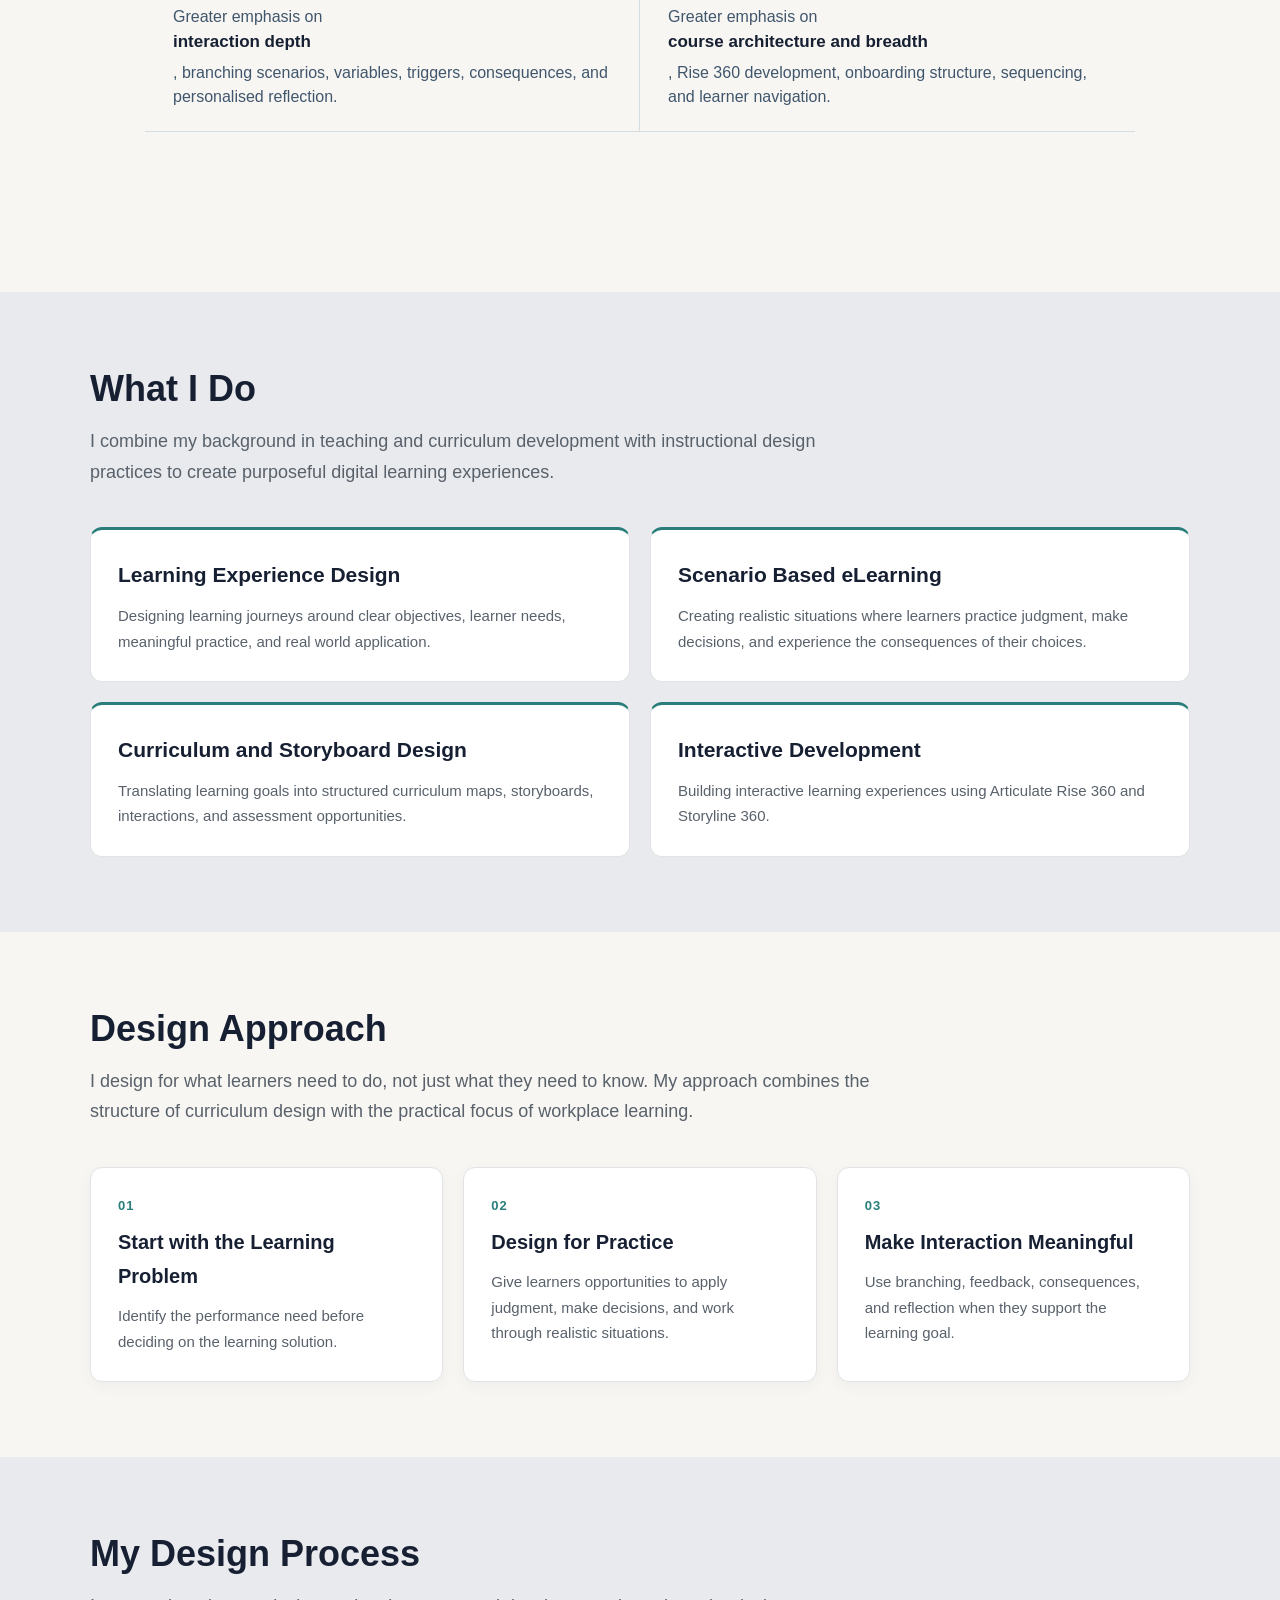
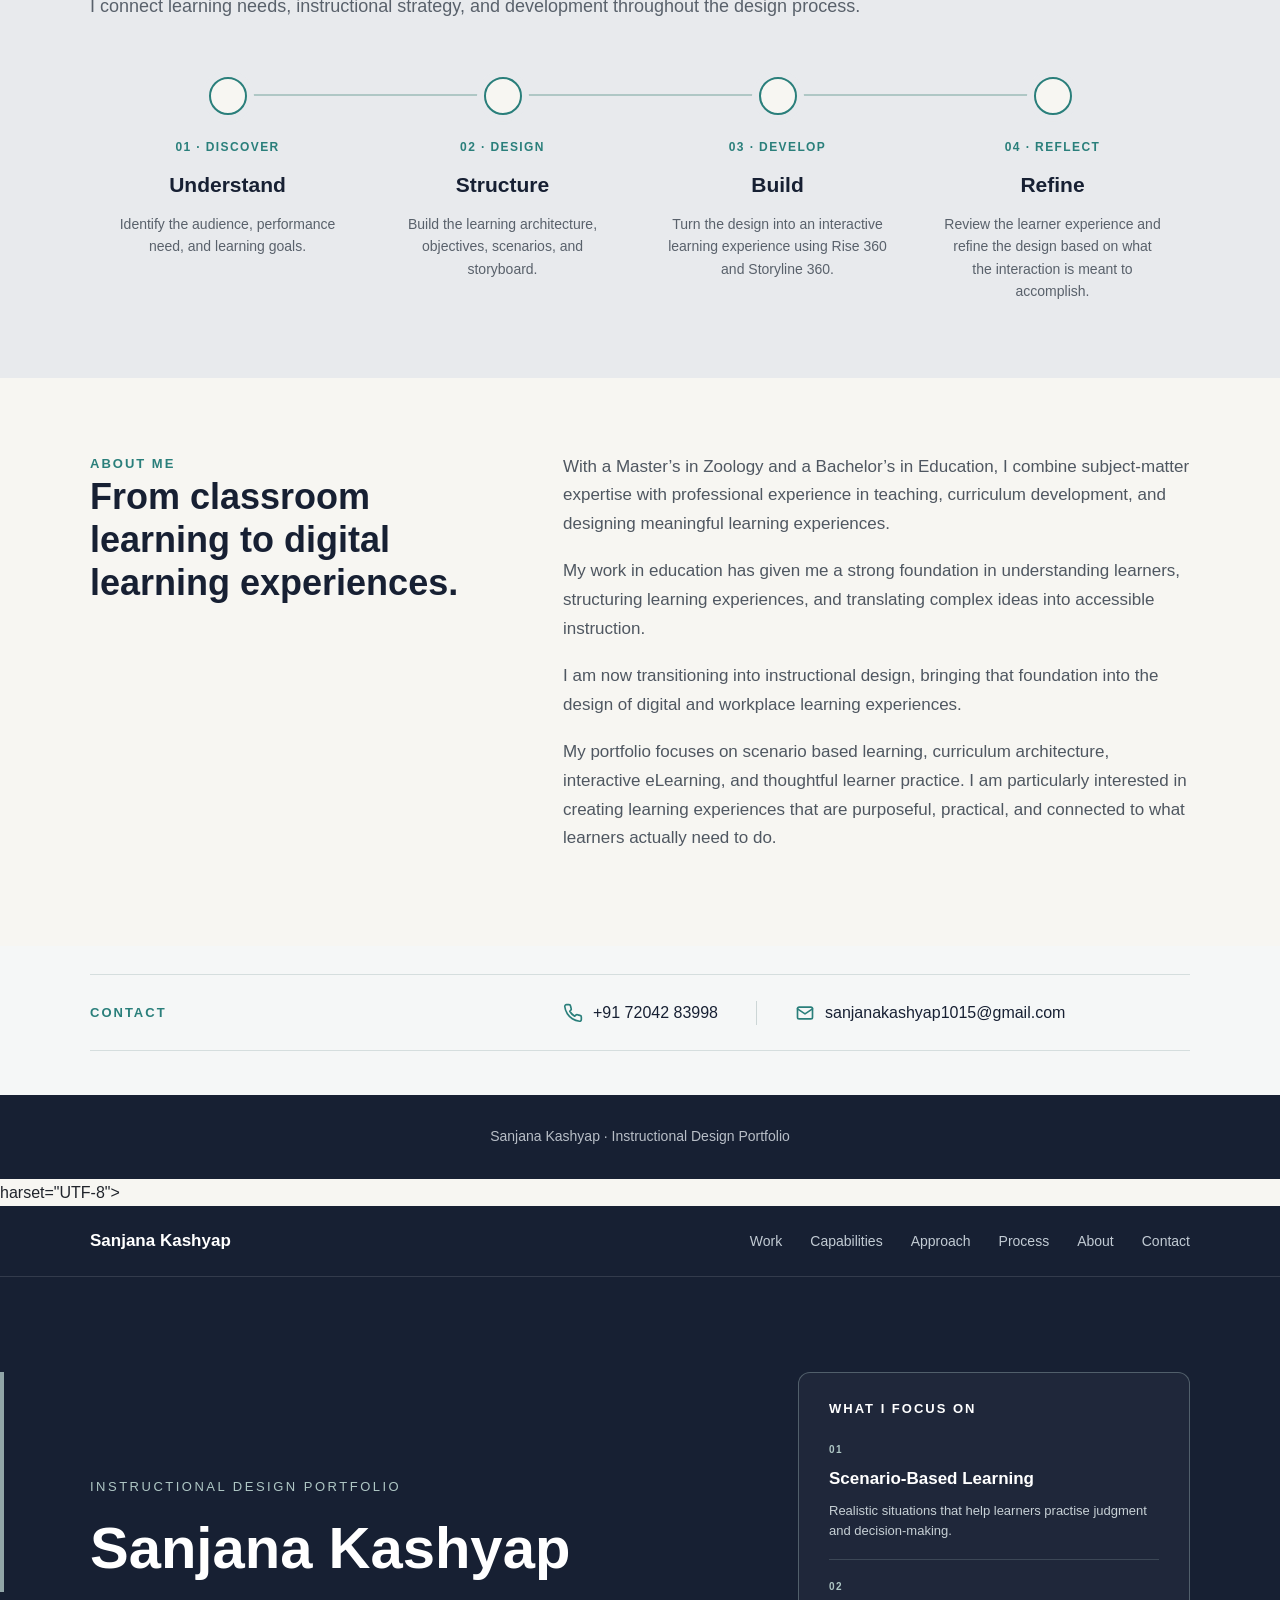
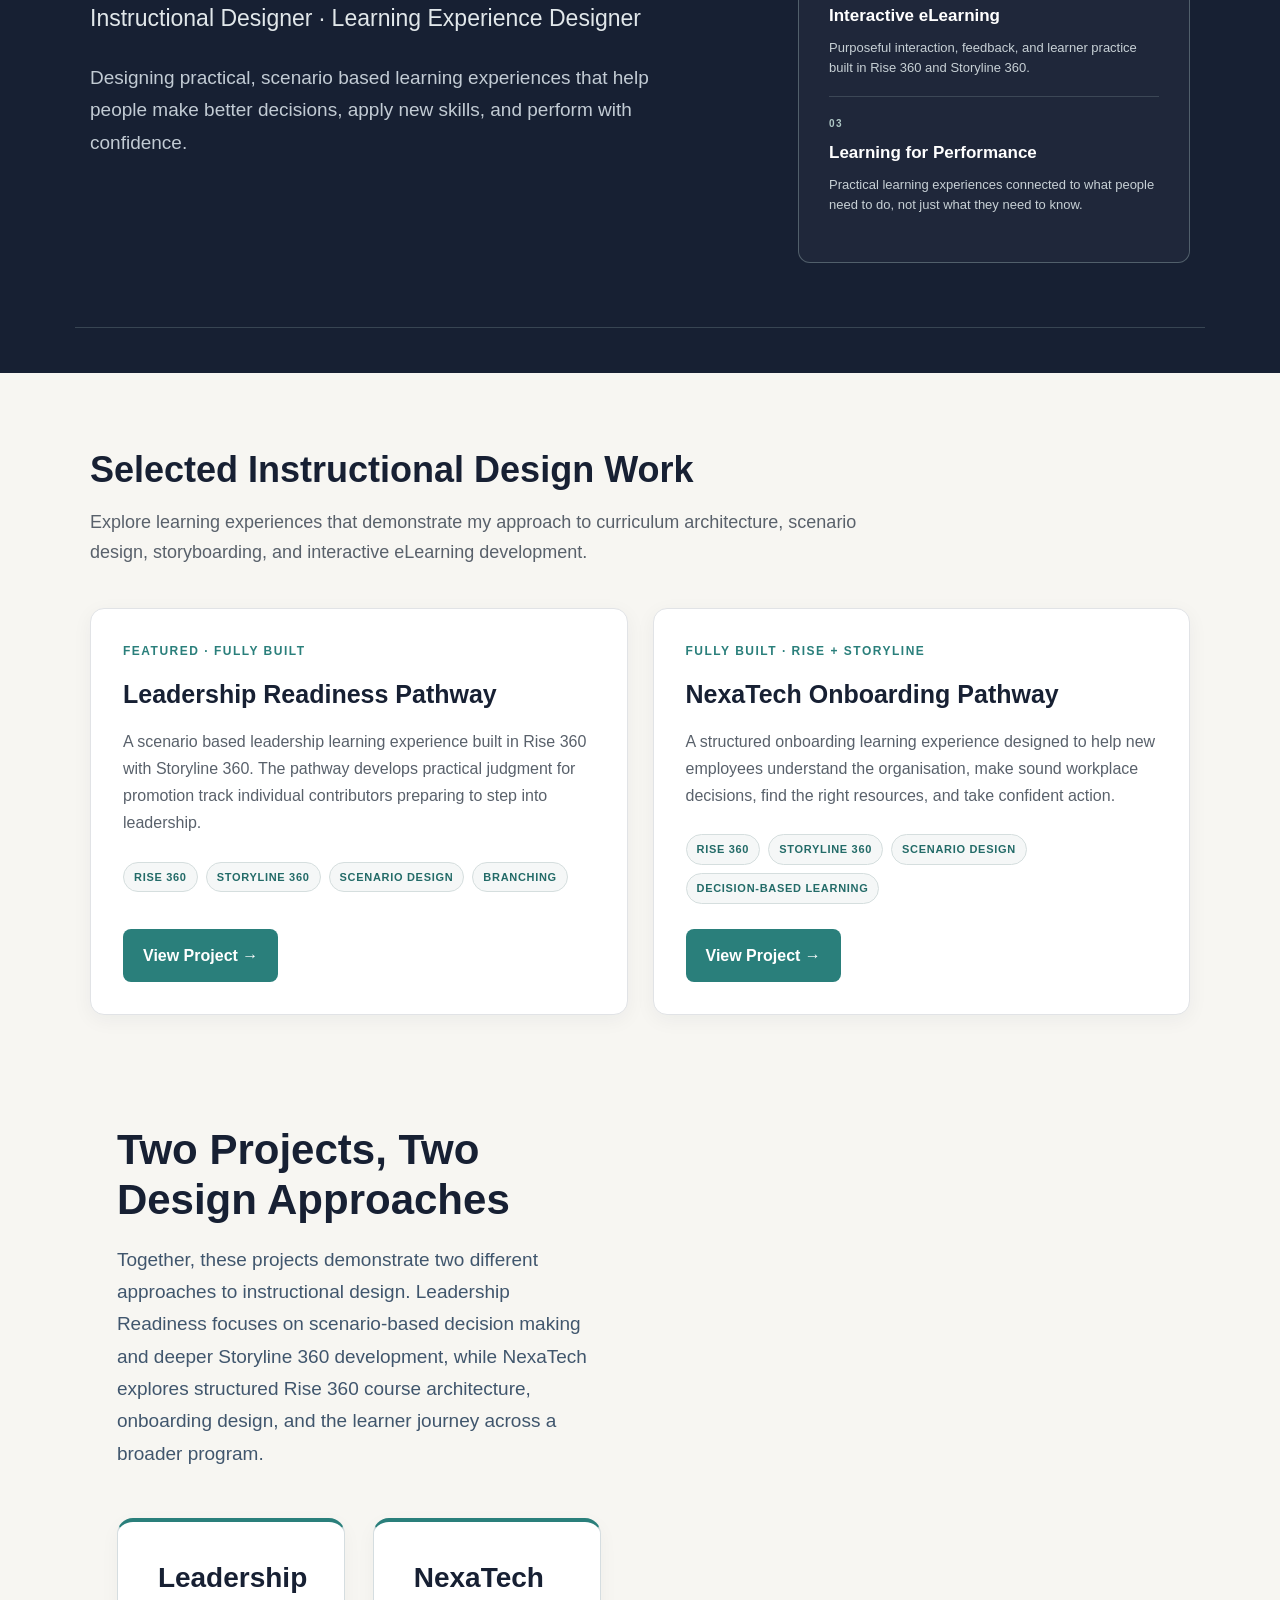
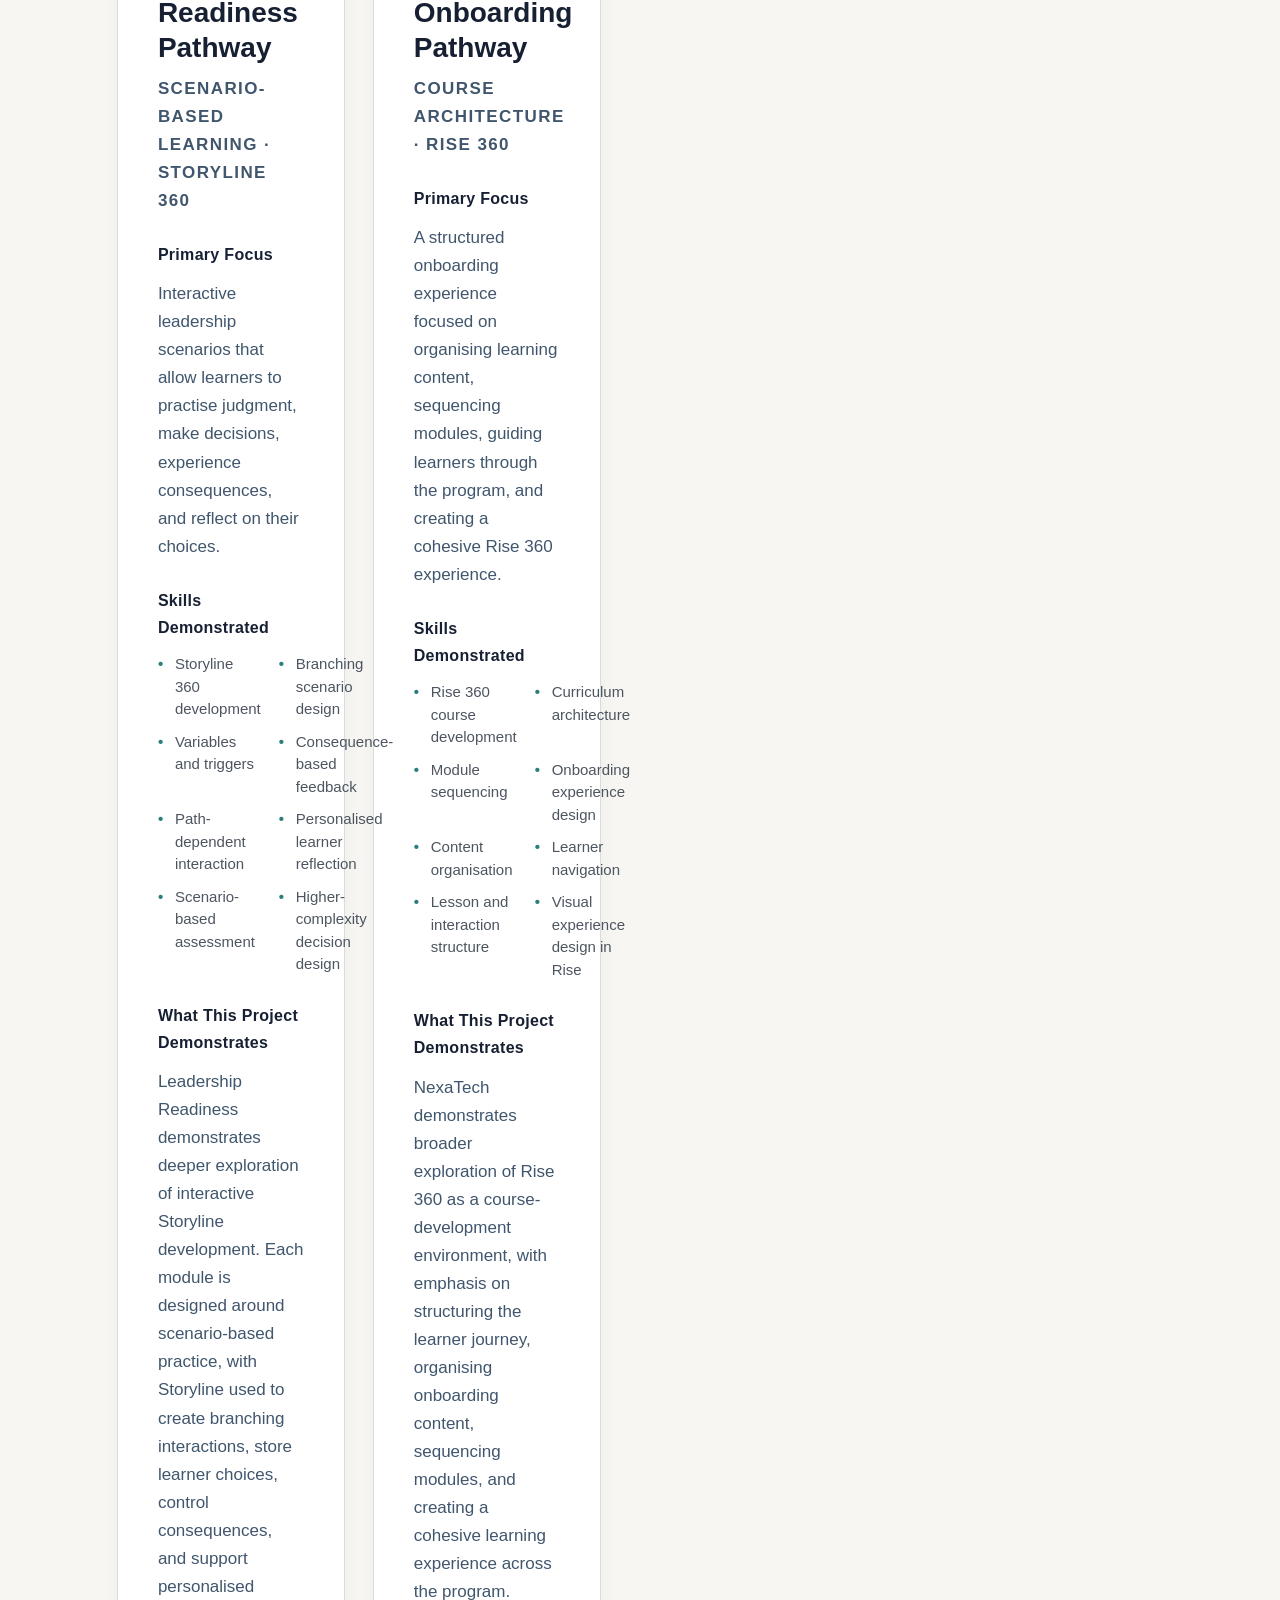
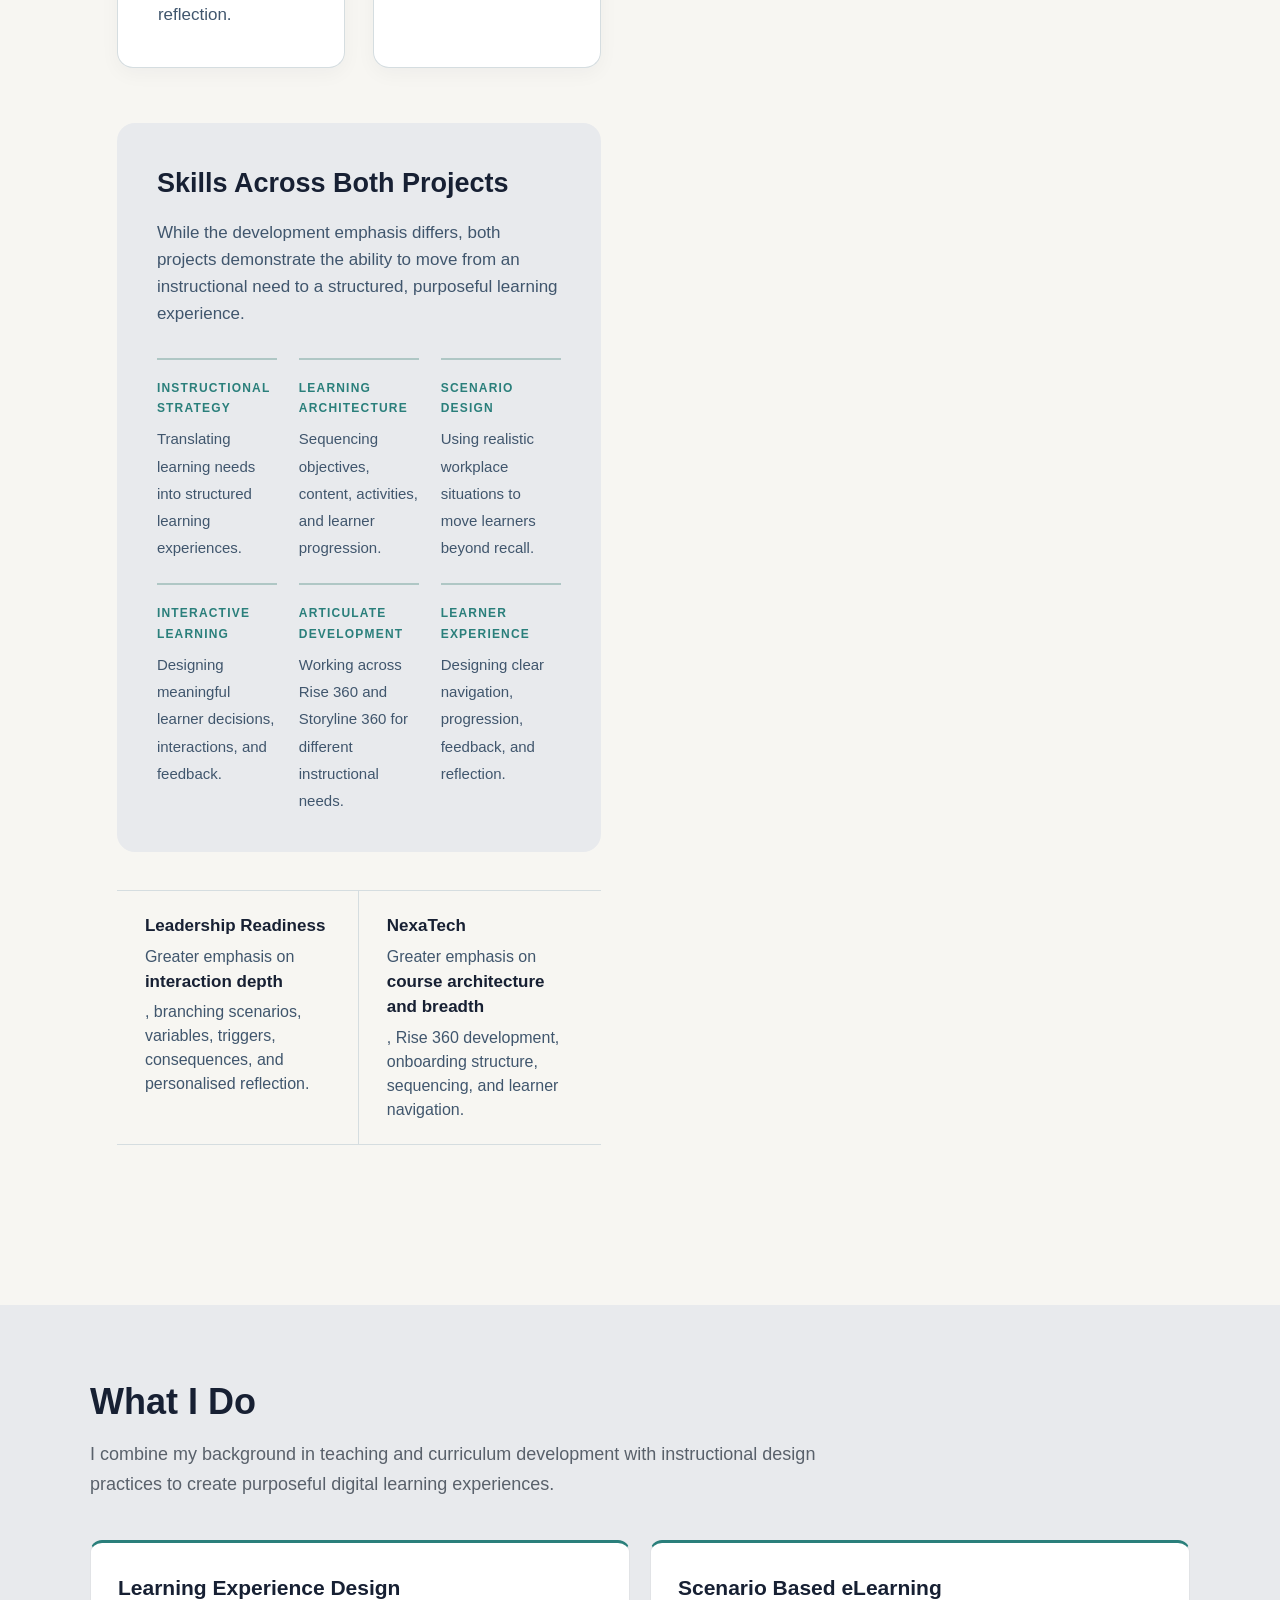
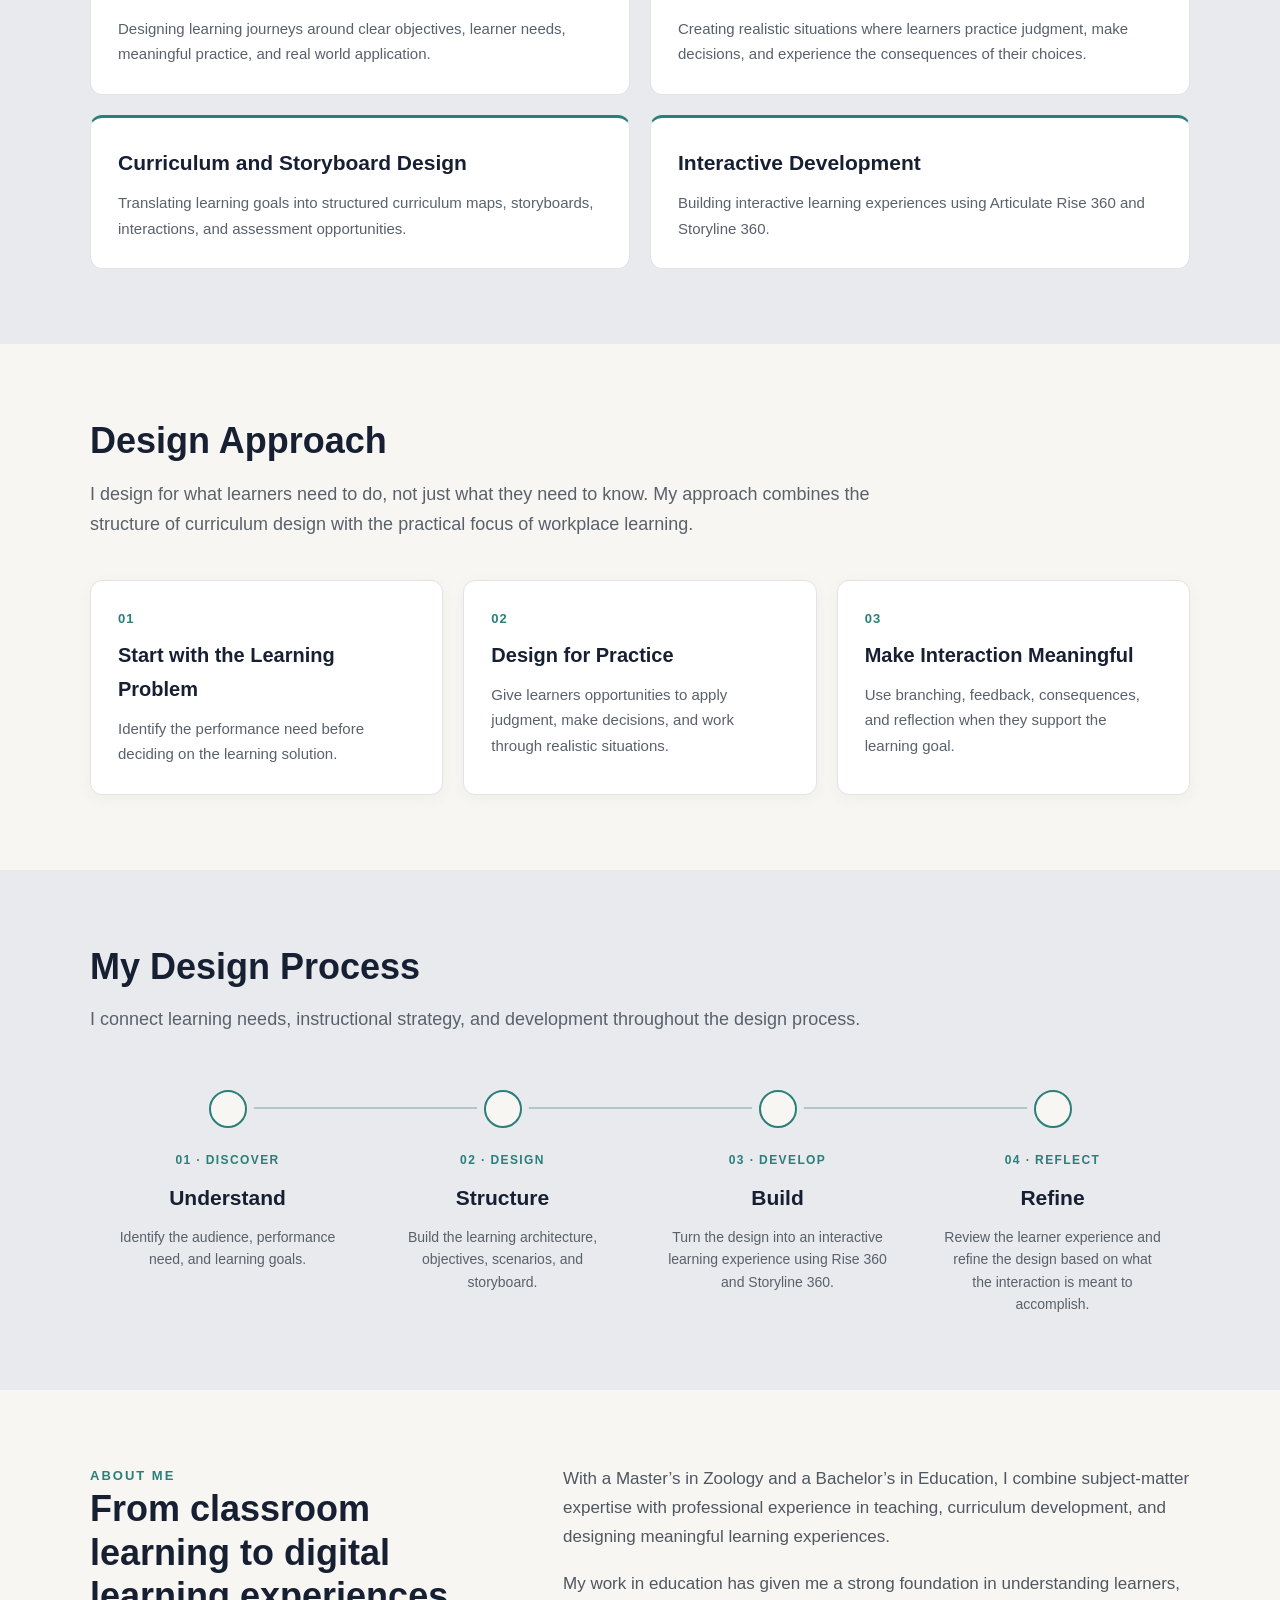
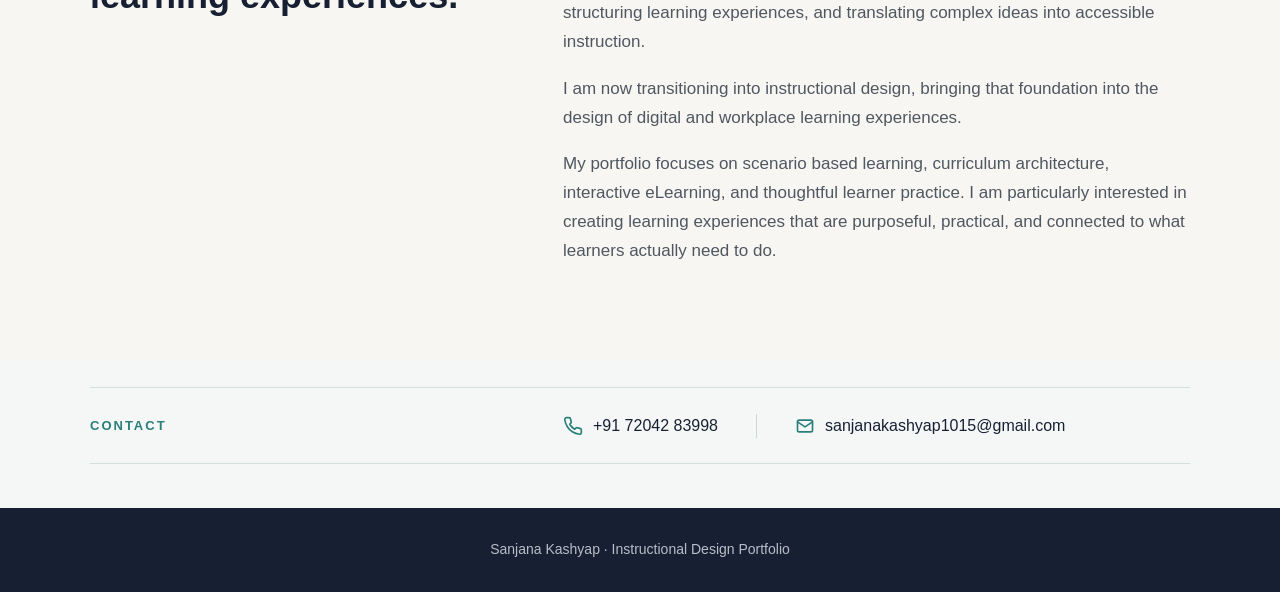
==== commit 46ac25bb: "Update index.html" ====
--- a/portfolio/index.html
+++ b/portfolio/index.html
@@ -1,8 +1,1957 @@
 <!DOCTYPE html>
+
+<html lang="en">
+<head>
+  <meta c<!DOCTYPE html>
 
 <html lang="en">
 <head>
   <meta charset="UTF-8">
+  <meta name="viewport" content="width=device-width, initial-scale=1.0">
+
+  <title>Sanjana Kashyap | Instructional Design Portfolio</title>
+
+  <style>
+
+    * {
+      box-sizing: border-box;
+    }
+
+    html {
+      margin: 0;
+      padding: 0;
+      scroll-behavior: smooth;
+    }
+
+    body {
+      margin: 0;
+      padding: 0;
+      min-height: 100vh;
+      font-family: Arial, Helvetica, sans-serif;
+      background: #F7F6F2;
+      color: #20242B;
+      line-height: 1.7;
+      display: flex;
+      flex-direction: column;
+    }
+
+    .container {
+      width: 90%;
+      max-width: 1100px;
+      margin: 0 auto;
+    }
+
+
+    /* =========================================================
+       NAVIGATION
+       ========================================================= */
+
+    .site-nav {
+      background: #172033;
+      border-bottom: 1px solid rgba(255,255,255,0.12);
+      position: relative;
+      z-index: 10;
+    }
+
+    .nav-inner {
+      min-height: 70px;
+      display: flex;
+      align-items: center;
+      justify-content: space-between;
+    }
+
+    .nav-brand {
+      color: white;
+      text-decoration: none;
+      font-size: 17px;
+      font-weight: bold;
+    }
+
+    .nav-links {
+      display: flex;
+      gap: 28px;
+    }
+
+    .nav-links a {
+      color: #C2CBD4;
+      text-decoration: none;
+      font-size: 14px;
+      transition: 0.2s ease;
+    }
+
+    .nav-links a:hover {
+      color: white;
+    }
+
+
+    /* =========================================================
+       HERO
+       ========================================================= */
+
+    .hero {
+      background: #172033;
+      color: white;
+      padding: 95px 0 110px;
+      position: relative;
+      overflow: hidden;
+    }
+
+    .hero::before {
+      content: "";
+      position: absolute;
+      left: 0;
+      top: 95px;
+      width: 4px;
+      height: 220px;
+      background: #AFC7C5;
+      opacity: 0.8;
+    }
+
+    .hero::after {
+      content: "";
+      position: absolute;
+      left: 75px;
+      right: 75px;
+      bottom: 45px;
+      height: 1px;
+      background: rgba(175, 199, 197, 0.22);
+    }
+
+    .hero-layout {
+      display: grid;
+      grid-template-columns: 1.2fr 0.8fr;
+      gap: 70px;
+      align-items: center;
+    }
+
+    .hero-visual {
+      padding-left: 20px;
+    }
+
+    .focus-panel {
+      border: 1px solid rgba(175, 199, 197, 0.35);
+      border-radius: 12px;
+      padding: 28px 30px;
+      background: rgba(255, 255, 255, 0.035);
+    }
+
+    .focus-heading {
+      margin: 0 0 24px;
+      color: #FFFFFF;
+      font-size: 13px;
+      font-weight: bold;
+      letter-spacing: 2px;
+      text-transform: uppercase;
+    }
+
+    .focus-item {
+      padding: 18px 0;
+      border-top: 1px solid rgba(175, 199, 197, 0.2);
+    }
+
+    .focus-item:first-of-type {
+      border-top: none;
+      padding-top: 0;
+    }
+
+    .focus-number {
+      display: block;
+      margin-bottom: 7px;
+      color: #AFC7C5;
+      font-size: 10px;
+      font-weight: bold;
+      letter-spacing: 1.5px;
+    }
+
+    .focus-item h3 {
+      margin: 0 0 7px;
+      color: #FFFFFF;
+      font-size: 17px;
+      font-weight: 600;
+    }
+
+    .focus-item p {
+      margin: 0;
+      color: #C7D0D5;
+      font-size: 13px;
+      line-height: 1.55;
+    }
+
+    .eyebrow {
+      font-size: 13px;
+      text-transform: uppercase;
+      letter-spacing: 2.5px;
+      color: #AFC7C5;
+      margin-bottom: 20px;
+    }
+
+    h1 {
+      font-size: 58px;
+      line-height: 1.05;
+      margin: 0 0 20px;
+      max-width: 850px;
+    }
+
+    .hero-title {
+      font-size: 23px;
+      color: #E1E7EA;
+      margin: 0 0 24px;
+      max-width: 760px;
+    }
+
+    .hero-description {
+      font-size: 19px;
+      color: #C2CBD4;
+      max-width: 780px;
+      margin: 0;
+    }
+
+
+    /* =========================================================
+       SECTIONS
+       ========================================================= */
+
+    section {
+      padding: 75px 0;
+    }
+
+    h2 {
+      font-size: 36px;
+      line-height: 1.2;
+      color: #172033;
+      margin: 0 0 16px;
+    }
+
+    .section-intro {
+      max-width: 780px;
+      font-size: 18px;
+      color: #59616B;
+      margin: 0 0 40px;
+    }
+
+
+    /* =========================================================
+       PROJECTS
+       ========================================================= */
+
+    .projects {
+      display: grid;
+      grid-template-columns: repeat(2, 1fr);
+      gap: 25px;
+    }
+
+    .project-card {
+      background: white;
+      border: 1px solid #E1E3E6;
+      border-radius: 14px;
+      padding: 32px;
+      box-shadow: 0 5px 20px rgba(23, 32, 51, 0.05);
+      transition: 0.2s ease;
+      display: flex;
+      flex-direction: column;
+    }
+
+    .project-card:hover {
+      transform: translateY(-4px);
+      box-shadow: 0 10px 28px rgba(23, 32, 51, 0.10);
+    }
+
+    .project-label {
+      font-size: 12px;
+      text-transform: uppercase;
+      letter-spacing: 1.5px;
+      color: #2A7F7B;
+      font-weight: bold;
+      margin-bottom: 12px;
+    }
+
+    .project-card h3 {
+      color: #172033;
+      font-size: 25px;
+      margin: 0 0 12px;
+    }
+
+    .project-card p {
+      color: #59616B;
+      font-size: 16px;
+      margin: 0 0 25px;
+    }
+
+    .project-card .button {
+      margin-top: auto;
+    }
+
+    .project-tags {
+      display: flex;
+      flex-wrap: wrap;
+      gap: 8px;
+      margin: 0 0 25px;
+    }
+
+    .project-tag {
+      display: inline-block;
+      padding: 5px 10px;
+      border: 1px solid #D5DEDE;
+      border-radius: 20px;
+      color: #236B68;
+      background: #F5F7F7;
+      font-size: 11px;
+      font-weight: bold;
+      letter-spacing: 0.7px;
+      text-transform: uppercase;
+    }
+
+
+    /* =========================================================
+       BUTTON
+       ========================================================= */
+
+    .button {
+      display: inline-block;
+      width: fit-content;
+      padding: 13px 20px;
+      background: #2A7F7B;
+      color: white;
+      text-decoration: none;
+      border-radius: 8px;
+      font-weight: bold;
+      transition: 0.2s ease;
+    }
+
+    .button:hover {
+      background: #236B68;
+      transform: translateY(-1px);
+    }
+
+
+    /* =========================================================
+       STATUS
+       ========================================================= */
+
+    .status {
+      display: inline-block;
+      width: fit-content;
+      margin-top: auto;
+      padding: 6px 12px;
+      border-radius: 20px;
+      background: #E8F1F0;
+      color: #236B68;
+      font-size: 13px;
+      font-weight: bold;
+    }
+
+
+    /* =========================================================
+       TWO PROJECTS — TWO DESIGN APPROACHES
+       ========================================================= */
+
+    .project-comparison {
+      background: #F7F6F2;
+      padding: 85px 0;
+    }
+
+    .project-comparison h2 {
+      margin: 0 0 18px;
+      color: #172033;
+      font-size: 42px;
+      line-height: 1.2;
+    }
+
+    .project-comparison-intro {
+      max-width: 820px;
+      margin: 0 0 48px;
+      color: #40566D;
+      font-size: 19px;
+      line-height: 1.7;
+    }
+
+    .comparison-grid {
+      display: grid;
+      grid-template-columns: repeat(2, minmax(0, 1fr));
+      gap: 28px;
+      width: 100%;
+    }
+
+    .comparison-card {
+      min-width: 0;
+      width: 100%;
+      background: #FFFFFF;
+      border: 1px solid #D5DDE0;
+      border-top: 4px solid #2A7F7B;
+      border-radius: 16px;
+      padding: 38px 40px;
+      box-shadow: 0 6px 20px rgba(23, 32, 51, 0.04);
+    }
+
+    .comparison-card h3 {
+      margin: 0 0 10px;
+      color: #172033;
+      font-size: 28px;
+      line-height: 1.25;
+    }
+
+    .comparison-focus {
+      margin: 0 0 28px;
+      color: #2A7F7B;
+      font-size: 13px;
+      font-weight: bold;
+      letter-spacing: 1.4px;
+      text-transform: uppercase;
+    }
+
+    .comparison-card h4 {
+      margin: 26px 0 12px;
+      color: #172033;
+      font-size: 16px;
+      letter-spacing: 0.3px;
+    }
+
+    .comparison-card p {
+      margin: 0;
+      color: #40566D;
+      font-size: 17px;
+      line-height: 1.65;
+    }
+
+    .comparison-skills {
+      display: grid;
+      grid-template-columns: repeat(2, minmax(0, 1fr));
+      gap: 10px 18px;
+      margin: 0;
+      padding: 0;
+      list-style: none;
+    }
+
+    .comparison-skills li {
+      position: relative;
+      padding-left: 17px;
+      color: #4D5560;
+      font-size: 15px;
+      line-height: 1.5;
+    }
+
+    .comparison-skills li::before {
+      content: "•";
+      position: absolute;
+      left: 0;
+      color: #2A7F7B;
+      font-weight: bold;
+    }
+
+
+    /* =========================================================
+       SHARED SKILLS
+       ========================================================= */
+
+    .shared-skills {
+      margin-top: 55px;
+      padding: 38px 40px;
+      background: #E8EAED;
+      border-radius: 18px;
+    }
+
+    .shared-skills h3 {
+      margin: 0 0 12px;
+      color: #172033;
+      font-size: 27px;
+    }
+
+    .shared-skills-intro {
+      max-width: 760px;
+      margin: 0 0 30px;
+      color: #40566D;
+      font-size: 17px;
+      line-height: 1.6;
+    }
+
+    .shared-skills-grid {
+      display: grid;
+      grid-template-columns: repeat(3, minmax(0, 1fr));
+      gap: 22px;
+    }
+
+    .shared-skill {
+      padding-top: 18px;
+      border-top: 2px solid #AFC7C5;
+    }
+
+    .shared-skill strong {
+      display: block;
+      margin-bottom: 7px;
+      color: #2A7F7B;
+      font-size: 12px;
+      letter-spacing: 1.2px;
+      text-transform: uppercase;
+    }
+
+    .shared-skill span {
+      color: #40566D;
+      font-size: 15px;
+      line-height: 1.5;
+    }
+
+
+    /* =========================================================
+       DIRECT COMPARISON
+       ========================================================= */
+
+    .comparison-summary {
+      margin-top: 38px;
+      border-top: 1px solid #D5DDE0;
+      border-bottom: 1px solid #D5DDE0;
+    }
+
+    .comparison-summary-row {
+      display: grid;
+      grid-template-columns: repeat(2, minmax(0, 1fr));
+    }
+
+    .comparison-summary-cell {
+      padding: 22px 28px;
+      color: #40566D;
+      font-size: 16px;
+      line-height: 1.5;
+    }
+
+    .comparison-summary-cell:first-child {
+      border-right: 1px solid #D5DDE0;
+    }
+
+    .comparison-summary-cell strong {
+      display: block;
+      margin-bottom: 6px;
+      color: #172033;
+      font-size: 17px;
+    }
+
+
+    /* =========================================================
+       CAPABILITIES
+       ========================================================= */
+
+    .capabilities {
+      background: #E8EAED;
+    }
+
+    .capability-grid {
+      display: grid;
+      grid-template-columns: repeat(2, 1fr);
+      gap: 20px;
+    }
+
+    .capability-card {
+      background: white;
+      border: 1px solid #E1E3E6;
+      border-radius: 12px;
+      padding: 27px;
+      border-top: 3px solid #2A7F7B;
+    }
+
+    .capability-card h3 {
+      color: #172033;
+      font-size: 21px;
+      margin: 0 0 10px;
+    }
+
+    .capability-card p {
+      color: #59616B;
+      margin: 0;
+      font-size: 15px;
+    }
+
+
+    /* =========================================================
+       DESIGN APPROACH
+       ========================================================= */
+
+    .approach-grid {
+      display: grid;
+      grid-template-columns: repeat(3, 1fr);
+      gap: 20px;
+    }
+
+    .approach-card {
+      background: white;
+      border: 1px solid #E1E3E6;
+      border-radius: 12px;
+      padding: 27px;
+      box-shadow: 0 4px 16px rgba(23, 32, 51, 0.04);
+    }
+
+    .approach-number {
+      font-size: 13px;
+      color: #2A7F7B;
+      font-weight: bold;
+      letter-spacing: 1px;
+    }
+
+    .approach-card h3 {
+      color: #172033;
+      font-size: 20px;
+      margin: 8px 0 10px;
+    }
+
+    .approach-card p {
+      color: #59616B;
+      margin: 0;
+      font-size: 15px;
+    }
+
+
+    /* =========================================================
+       DESIGN PROCESS
+       ========================================================= */
+
+    .process {
+      background: #E8EAED;
+    }
+
+    .process-grid {
+      display: grid;
+      grid-template-columns: repeat(4, minmax(0, 1fr));
+      gap: 0;
+      margin-top: 55px;
+      position: relative;
+    }
+
+    .process-grid::before {
+      content: "";
+      position: absolute;
+      top: 17px;
+      left: 12%;
+      right: 12%;
+      height: 2px;
+      background: #AFC7C5;
+      z-index: 0;
+    }
+
+    .process-step {
+      position: relative;
+      z-index: 1;
+      background: transparent;
+      padding: 0 28px;
+      border: none;
+      border-radius: 0;
+      text-align: center;
+    }
+
+    .process-step::before {
+      content: "";
+      display: block;
+      width: 34px;
+      height: 34px;
+      margin: 0 auto 22px;
+      background: #F7F6F2;
+      border: 2px solid #2A7F7B;
+      border-radius: 50%;
+      box-shadow: 0 0 0 7px #E8EAED;
+    }
+
+    .process-step strong {
+      display: block;
+      color: #2A7F7B;
+      font-size: 12px;
+      font-weight: bold;
+      letter-spacing: 1.4px;
+      margin-bottom: 10px;
+    }
+
+    .process-step h3 {
+      margin: 0 0 10px;
+      color: #172033;
+      font-size: 21px;
+      font-weight: 600;
+    }
+
+    .process-step p {
+      margin: 0 auto;
+      max-width: 220px;
+      color: #59616B;
+      font-size: 14px;
+      line-height: 1.6;
+    }
+
+
+    /* =========================================================
+       ABOUT
+       ========================================================= */
+
+    .about-grid {
+      display: grid;
+      grid-template-columns: 1fr 1.5fr;
+      gap: 55px;
+      align-items: start;
+    }
+
+    .about-label {
+      font-size: 13px;
+      text-transform: uppercase;
+      letter-spacing: 2px;
+      color: #2A7F7B;
+      font-weight: bold;
+    }
+
+    .about-content p {
+      color: #4F5761;
+      font-size: 17px;
+      margin-top: 0;
+      margin-bottom: 18px;
+    }
+
+
+    /* =========================================================
+       CONTACT
+       ========================================================= */
+
+    .contact {
+      background: #F5F7F7;
+      padding: 28px 0 44px;
+      margin: 0;
+    }
+
+    .contact-box {
+      border-top: 1px solid #D5DEDE;
+      border-bottom: 1px solid #D5DEDE;
+      padding: 24px 0;
+      display: grid;
+      grid-template-columns: 1fr 1.5fr;
+      gap: 55px;
+      align-items: center;
+    }
+
+    .contact-heading {
+      font-size: 13px;
+      text-transform: uppercase;
+      letter-spacing: 2px;
+      color: #2A7F7B;
+      font-weight: bold;
+      margin: 0;
+    }
+
+    .contact-details {
+      display: flex;
+      align-items: center;
+      gap: 38px;
+      margin: 0;
+    }
+
+    .contact-item {
+      display: flex;
+      align-items: center;
+      gap: 10px;
+      color: #172033;
+      text-decoration: none;
+    }
+
+    .contact-item:hover .contact-value {
+      color: #2A7F7B;
+    }
+
+    .contact-icon {
+      width: 20px;
+      height: 20px;
+      color: #2A7F7B;
+      flex-shrink: 0;
+    }
+
+    .contact-value {
+      font-size: 16px;
+      color: #172033;
+      transition: color 0.2s ease;
+    }
+
+    .contact-divider {
+      width: 1px;
+      height: 24px;
+      background: #CCD6D6;
+    }
+
+
+    /* =========================================================
+       FOOTER
+       ========================================================= */
+
+    footer {
+      margin-top: auto;
+      padding: 30px 0;
+      background: #172033;
+      color: #B8BEC7;
+      text-align: center;
+      font-size: 14px;
+    }
+
+    footer .container {
+      margin-bottom: 0;
+    }
+
+
+    /* =========================================================
+       RESPONSIVE
+       ========================================================= */
+
+    @media (max-width: 800px) {
+
+      h1 {
+        font-size: 42px;
+      }
+
+      .projects,
+      .capability-grid,
+      .approach-grid,
+      .process-grid,
+      .about-grid {
+        grid-template-columns: 1fr;
+      }
+
+      .hero {
+        padding: 70px 0 80px;
+      }
+
+      .about-grid {
+        gap: 25px;
+      }
+
+      .nav-inner {
+        flex-direction: column;
+        align-items: flex-start;
+        gap: 12px;
+        padding: 16px 0;
+      }
+
+      .nav-links {
+        gap: 16px;
+        flex-wrap: wrap;
+      }
+
+      .hero-layout {
+        grid-template-columns: 1fr;
+        gap: 45px;
+      }
+
+      .hero-visual {
+        padding-left: 0;
+      }
+
+      .process-grid {
+        grid-template-columns: 1fr;
+        gap: 40px;
+      }
+
+      .process-grid::before {
+        display: none;
+      }
+
+      .process-step {
+        padding: 0 20px;
+      }
+
+      .contact-box {
+        grid-template-columns: 1fr;
+        align-items: flex-start;
+        gap: 22px;
+      }
+
+      .contact-details {
+        align-items: flex-start;
+        flex-direction: column;
+        gap: 18px;
+      }
+
+      .contact-divider {
+        display: none;
+      }
+
+      .contact-item {
+        flex-wrap: wrap;
+      }
+
+      /* Comparison responsive */
+
+      .project-comparison {
+        padding: 65px 0;
+      }
+
+      .project-comparison h2 {
+        font-size: 34px;
+      }
+
+      .comparison-grid {
+        grid-template-columns: 1fr;
+      }
+
+      .comparison-card {
+        padding: 30px 28px;
+      }
+
+      .comparison-skills {
+        grid-template-columns: 1fr;
+      }
+
+      .shared-skills {
+        padding: 30px 28px;
+      }
+
+      .shared-skills-grid {
+        grid-template-columns: 1fr;
+      }
+
+      .comparison-summary-row {
+        grid-template-columns: 1fr;
+      }
+
+      .comparison-summary-cell:first-child {
+        border-right: none;
+        border-bottom: 1px solid #D5DDE0;
+      }
+
+    }
+
+  </style>
+
+</head>
+
+<body>
+
+
+  <!-- =========================================================
+       NAVIGATION
+       ========================================================= -->
+
+  <nav class="site-nav">
+
+    <div class="container nav-inner">
+
+      <span class="nav-brand">
+        Sanjana Kashyap
+      </span>
+
+      <div class="nav-links">
+
+        <a href="#work">Work</a>
+
+        <a href="#capabilities">Capabilities</a>
+
+        <a href="#approach">Approach</a>
+
+        <a href="#process">Process</a>
+
+        <a href="#about">About</a>
+
+        <a href="#contact">Contact</a>
+
+      </div>
+
+    </div>
+
+  </nav>
+
+
+  <!-- =========================================================
+       HERO
+       ========================================================= -->
+
+  <header class="hero">
+
+    <div class="container">
+
+      <div class="hero-layout">
+
+
+        <!-- HERO TEXT -->
+
+        <div>
+
+          <div class="eyebrow">
+            Instructional Design Portfolio
+          </div>
+
+          <h1>
+            Sanjana Kashyap
+          </h1>
+
+          <p class="hero-title">
+            Instructional Designer · Learning Experience Designer
+          </p>
+
+          <p class="hero-description">
+            Designing practical, scenario based learning experiences that help
+            people make better decisions, apply new skills, and perform with
+            confidence.
+          </p>
+
+        </div>
+
+
+        <!-- HERO LEARNING FLOW -->
+
+        <div class="hero-visual">
+
+          <div class="focus-panel">
+
+            <h2 class="focus-heading">
+              What I Focus On
+            </h2>
+
+            <div class="focus-item">
+
+              <span class="focus-number">
+                01
+              </span>
+
+              <h3>
+                Scenario-Based Learning
+              </h3>
+
+              <p>
+                Realistic situations that help learners practise
+                judgment and decision-making.
+              </p>
+
+            </div>
+
+
+            <div class="focus-item">
+
+              <span class="focus-number">
+                02
+              </span>
+
+              <h3>
+                Interactive eLearning
+              </h3>
+
+              <p>
+                Purposeful interaction, feedback, and learner
+                practice built in Rise 360 and Storyline 360.
+              </p>
+
+            </div>
+
+
+            <div class="focus-item">
+
+              <span class="focus-number">
+                03
+              </span>
+
+              <h3>
+                Learning for Performance
+              </h3>
+
+              <p>
+                Practical learning experiences connected to what
+                people need to do, not just what they need to know.
+              </p>
+
+            </div>
+
+          </div>
+
+        </div>
+
+      </div>
+
+    </div>
+
+  </header>
+
+
+  <!-- =========================================================
+       SELECTED WORK
+       ========================================================= -->
+
+  <section id="work">
+
+    <div class="container">
+
+      <h2>
+        Selected Instructional Design Work
+      </h2>
+
+      <p class="section-intro">
+        Explore learning experiences that demonstrate my approach to
+        curriculum architecture, scenario design, storyboarding, and
+        interactive eLearning development.
+      </p>
+
+
+      <!-- PROJECT CARDS -->
+
+      <div class="projects">
+
+
+        <!-- LEADERSHIP -->
+
+        <div class="project-card">
+
+          <div class="project-label">
+            Featured · Fully Built
+          </div>
+
+          <h3>
+            Leadership Readiness Pathway
+          </h3>
+
+          <p>
+            A scenario based leadership learning experience built in
+            Rise 360 with Storyline 360. The pathway develops practical
+            judgment for promotion track individual contributors preparing
+            to step into leadership.
+          </p>
+
+          <div class="project-tags">
+
+            <span class="project-tag">
+              Rise 360
+            </span>
+
+            <span class="project-tag">
+              Storyline 360
+            </span>
+
+            <span class="project-tag">
+              Scenario Design
+            </span>
+
+            <span class="project-tag">
+              Branching
+            </span>
+
+          </div>
+
+          <a
+            class="button"
+            href="projects/leadership/index.html"
+          >
+            View Project →
+          </a>
+
+        </div>
+
+
+        <!-- NEXATECH -->
+
+        <div class="project-card">
+
+          <div class="project-label">
+            Fully Built · Rise + Storyline
+          </div>
+
+          <h3>
+            NexaTech Onboarding Pathway
+          </h3>
+
+          <p>
+            A structured onboarding learning experience designed to help
+            new employees understand the organisation, make sound workplace
+            decisions, find the right resources, and take confident action.
+          </p>
+
+          <div class="project-tags">
+
+            <span class="project-tag">
+              Rise 360
+            </span>
+
+            <span class="project-tag">
+              Storyline 360
+            </span>
+
+            <span class="project-tag">
+              Scenario Design
+            </span>
+
+            <span class="project-tag">
+              Decision-Based Learning
+            </span>
+
+          </div>
+
+          <a
+            class="button"
+            href="projects/nexatech/index.html"
+          >
+            View Project →
+          </a>
+
+        </div>
+
+      </div>
+
+
+      <!-- =========================================================
+           TWO PROJECTS — TWO DESIGN APPROACHES
+
+           IMPORTANT:
+           This section is OUTSIDE the .projects grid.
+           ========================================================= -->
+
+      <section class="project-comparison">
+
+        <div class="container">
+
+          <h2>
+            Two Projects, Two Design Approaches
+          </h2>
+
+          <p class="project-comparison-intro">
+            Together, these projects demonstrate two different approaches to
+            instructional design. Leadership Readiness focuses on scenario-based
+            decision making and deeper Storyline 360 development, while NexaTech
+            explores structured Rise 360 course architecture, onboarding design,
+            and the learner journey across a broader program.
+          </p>
+
+
+          <!-- COMPARISON CARDS -->
+
+          <div class="comparison-grid">
+
+
+            <!-- LEADERSHIP -->
+
+            <div class="comparison-card">
+
+              <h3>
+                Leadership Readiness Pathway
+              </h3>
+
+              <p class="comparison-focus">
+                Scenario-Based Learning · Storyline 360
+              </p>
+
+              <h4>
+                Primary Focus
+              </h4>
+
+              <p>
+                Interactive leadership scenarios that allow learners to practise
+                judgment, make decisions, experience consequences, and reflect
+                on their choices.
+              </p>
+
+              <h4>
+                Skills Demonstrated
+              </h4>
+
+              <ul class="comparison-skills">
+
+                <li>
+                  Storyline 360 development
+                </li>
+
+                <li>
+                  Branching scenario design
+                </li>
+
+                <li>
+                  Variables and triggers
+                </li>
+
+                <li>
+                  Consequence-based feedback
+                </li>
+
+                <li>
+                  Path-dependent interaction
+                </li>
+
+                <li>
+                  Personalised learner reflection
+                </li>
+
+                <li>
+                  Scenario-based assessment
+                </li>
+
+                <li>
+                  Higher-complexity decision design
+                </li>
+
+              </ul>
+
+              <h4>
+                What This Project Demonstrates
+              </h4>
+
+              <p>
+                Leadership Readiness demonstrates deeper exploration of
+                interactive Storyline development. Each module is designed
+                around scenario-based practice, with Storyline used to create
+                branching interactions, store learner choices, control
+                consequences, and support personalised reflection.
+              </p>
+
+            </div>
+
+
+            <!-- NEXATECH -->
+
+            <div class="comparison-card">
+
+              <h3>
+                NexaTech Onboarding Pathway
+              </h3>
+
+              <p class="comparison-focus">
+                Course Architecture · Rise 360
+              </p>
+
+              <h4>
+                Primary Focus
+              </h4>
+
+              <p>
+                A structured onboarding experience focused on organising
+                learning content, sequencing modules, guiding learners through
+                the program, and creating a cohesive Rise 360 experience.
+              </p>
+
+              <h4>
+                Skills Demonstrated
+              </h4>
+
+              <ul class="comparison-skills">
+
+                <li>
+                  Rise 360 course development
+                </li>
+
+                <li>
+                  Curriculum architecture
+                </li>
+
+                <li>
+                  Module sequencing
+                </li>
+
+                <li>
+                  Onboarding experience design
+                </li>
+
+                <li>
+                  Content organisation
+                </li>
+
+                <li>
+                  Learner navigation
+                </li>
+
+                <li>
+                  Lesson and interaction structure
+                </li>
+
+                <li>
+                  Visual experience design in Rise
+                </li>
+
+              </ul>
+
+              <h4>
+                What This Project Demonstrates
+              </h4>
+
+              <p>
+                NexaTech demonstrates broader exploration of Rise 360 as a
+                course-development environment, with emphasis on structuring
+                the learner journey, organising onboarding content, sequencing
+                modules, and creating a cohesive learning experience across
+                the program.
+              </p>
+
+            </div>
+
+          </div>
+
+
+          <!-- SHARED SKILLS -->
+
+          <div class="shared-skills">
+
+            <h3>
+              Skills Across Both Projects
+            </h3>
+
+            <p class="shared-skills-intro">
+              While the development emphasis differs, both projects demonstrate
+              the ability to move from an instructional need to a structured,
+              purposeful learning experience.
+            </p>
+
+            <div class="shared-skills-grid">
+
+              <div class="shared-skill">
+
+                <strong>
+                  Instructional Strategy
+                </strong>
+
+                <span>
+                  Translating learning needs into structured learning experiences.
+                </span>
+
+              </div>
+
+
+              <div class="shared-skill">
+
+                <strong>
+                  Learning Architecture
+                </strong>
+
+                <span>
+                  Sequencing objectives, content, activities, and learner progression.
+                </span>
+
+              </div>
+
+
+              <div class="shared-skill">
+
+                <strong>
+                  Scenario Design
+                </strong>
+
+                <span>
+                  Using realistic workplace situations to move learners beyond recall.
+                </span>
+
+              </div>
+
+
+              <div class="shared-skill">
+
+                <strong>
+                  Interactive Learning
+                </strong>
+
+                <span>
+                  Designing meaningful learner decisions, interactions, and feedback.
+                </span>
+
+              </div>
+
+
+              <div class="shared-skill">
+
+                <strong>
+                  Articulate Development
+                </strong>
+
+                <span>
+                  Working across Rise 360 and Storyline 360 for different instructional needs.
+                </span>
+
+              </div>
+
+
+              <div class="shared-skill">
+
+                <strong>
+                  Learner Experience
+                </strong>
+
+                <span>
+                  Designing clear navigation, progression, feedback, and reflection.
+                </span>
+
+              </div>
+
+            </div>
+
+          </div>
+
+
+          <!-- DIRECT COMPARISON -->
+
+          <div class="comparison-summary">
+
+            <div class="comparison-summary-row">
+
+              <div class="comparison-summary-cell">
+
+                <strong>
+                  Leadership Readiness
+                </strong>
+
+                Greater emphasis on
+                <strong>interaction depth</strong>,
+                branching scenarios, variables, triggers,
+                consequences, and personalised reflection.
+
+              </div>
+
+
+              <div class="comparison-summary-cell">
+
+                <strong>
+                  NexaTech
+                </strong>
+
+                Greater emphasis on
+                <strong>course architecture and breadth</strong>,
+                Rise 360 development, onboarding structure,
+                sequencing, and learner navigation.
+
+              </div>
+
+            </div>
+
+          </div>
+
+        </div>
+
+      </section>
+
+    </div>
+
+  </section>
+
+
+  <!-- =========================================================
+       CAPABILITIES
+       ========================================================= -->
+
+  <section id="capabilities" class="capabilities">
+
+    <div class="container">
+
+      <h2>
+        What I Do
+      </h2>
+
+      <p class="section-intro">
+        I combine my background in teaching and curriculum development
+        with instructional design practices to create purposeful digital
+        learning experiences.
+      </p>
+
+      <div class="capability-grid">
+
+
+        <div class="capability-card">
+
+          <h3>
+            Learning Experience Design
+          </h3>
+
+          <p>
+            Designing learning journeys around clear objectives, learner
+            needs, meaningful practice, and real world application.
+          </p>
+
+        </div>
+
+
+        <div class="capability-card">
+
+          <h3>
+            Scenario Based eLearning
+          </h3>
+
+          <p>
+            Creating realistic situations where learners practice judgment,
+            make decisions, and experience the consequences of their choices.
+          </p>
+
+        </div>
+
+
+        <div class="capability-card">
+
+          <h3>
+            Curriculum and Storyboard Design
+          </h3>
+
+          <p>
+            Translating learning goals into structured curriculum maps,
+            storyboards, interactions, and assessment opportunities.
+          </p>
+
+        </div>
+
+
+        <div class="capability-card">
+
+          <h3>
+            Interactive Development
+          </h3>
+
+          <p>
+            Building interactive learning experiences using Articulate
+            Rise 360 and Storyline 360.
+          </p>
+
+        </div>
+
+      </div>
+
+    </div>
+
+  </section>
+
+
+  <!-- =========================================================
+       DESIGN APPROACH
+       ========================================================= -->
+
+  <section id="approach">
+
+    <div class="container">
+
+      <h2>
+        Design Approach
+      </h2>
+
+      <p class="section-intro">
+        I design for what learners need to do, not just what they need
+        to know. My approach combines the structure of curriculum design
+        with the practical focus of workplace learning.
+      </p>
+
+      <div class="approach-grid">
+
+
+        <div class="approach-card">
+
+          <div class="approach-number">
+            01
+          </div>
+
+          <h3>
+            Start with the Learning Problem
+          </h3>
+
+          <p>
+            Identify the performance need before deciding on the learning
+            solution.
+          </p>
+
+        </div>
+
+
+        <div class="approach-card">
+
+          <div class="approach-number">
+            02
+          </div>
+
+          <h3>
+            Design for Practice
+          </h3>
+
+          <p>
+            Give learners opportunities to apply judgment, make decisions,
+            and work through realistic situations.
+          </p>
+
+        </div>
+
+
+        <div class="approach-card">
+
+          <div class="approach-number">
+            03
+          </div>
+
+          <h3>
+            Make Interaction Meaningful
+          </h3>
+
+          <p>
+            Use branching, feedback, consequences, and reflection when
+            they support the learning goal.
+          </p>
+
+        </div>
+
+      </div>
+
+    </div>
+
+  </section>
+
+
+  <!-- =========================================================
+       DESIGN PROCESS
+       ========================================================= -->
+
+  <section id="process" class="process">
+
+    <div class="container">
+
+      <h2>
+        My Design Process
+      </h2>
+
+      <p class="section-intro">
+        I connect learning needs, instructional strategy, and development
+        throughout the design process.
+      </p>
+
+      <div class="process-grid">
+
+
+        <div class="process-step">
+
+          <strong>
+            01 · DISCOVER
+          </strong>
+
+          <h3>
+            Understand
+          </h3>
+
+          <p>
+            Identify the audience, performance need, and learning goals.
+          </p>
+
+        </div>
+
+
+        <div class="process-step">
+
+          <strong>
+            02 · DESIGN
+          </strong>
+
+          <h3>
+            Structure
+          </h3>
+
+          <p>
+            Build the learning architecture, objectives, scenarios,
+            and storyboard.
+          </p>
+
+        </div>
+
+
+        <div class="process-step">
+
+          <strong>
+            03 · DEVELOP
+          </strong>
+
+          <h3>
+            Build
+          </h3>
+
+          <p>
+            Turn the design into an interactive learning experience using
+            Rise 360 and Storyline 360.
+          </p>
+
+        </div>
+
+
+        <div class="process-step">
+
+          <strong>
+            04 · REFLECT
+          </strong>
+
+          <h3>
+            Refine
+          </h3>
+
+          <p>
+            Review the learner experience and refine the design based
+            on what the interaction is meant to accomplish.
+          </p>
+
+        </div>
+
+      </div>
+
+    </div>
+
+  </section>
+
+
+  <!-- =========================================================
+       ABOUT
+       ========================================================= -->
+
+  <section id="about">
+
+    <div class="container">
+
+      <div class="about-grid">
+
+
+        <div>
+
+          <div class="about-label">
+            About Me
+          </div>
+
+          <h2>
+            From classroom learning to digital learning experiences.
+          </h2>
+
+        </div>
+
+
+        <div class="about-content">
+
+          <p>
+            With a Master’s in Zoology and a Bachelor’s in Education,
+            I combine subject-matter expertise with professional experience
+            in teaching, curriculum development, and designing meaningful
+            learning experiences.
+          </p>
+
+          <p>
+            My work in education has given me a strong foundation in
+            understanding learners, structuring learning experiences,
+            and translating complex ideas into accessible instruction.
+          </p>
+
+          <p>
+            I am now transitioning into instructional design, bringing
+            that foundation into the design of digital and workplace
+            learning experiences.
+          </p>
+
+          <p>
+            My portfolio focuses on scenario based learning, curriculum
+            architecture, interactive eLearning, and thoughtful learner
+            practice. I am particularly interested in creating learning
+            experiences that are purposeful, practical, and connected to
+            what learners actually need to do.
+          </p>
+
+        </div>
+
+      </div>
+
+    </div>
+
+  </section>
+
+
+  <!-- =========================================================
+       CONTACT
+       ========================================================= -->
+
+  <section id="contact" class="contact">
+
+    <div class="container">
+
+      <div class="contact-box">
+
+        <h2 class="contact-heading">
+          Contact
+        </h2>
+
+        <div class="contact-details">
+
+
+          <a
+            href="tel:+917204283998"
+            class="contact-item"
+            aria-label="Call Sanjana Kashyap"
+          >
+
+            <svg
+              class="contact-icon"
+              viewBox="0 0 24 24"
+              fill="none"
+              stroke="currentColor"
+              stroke-width="2"
+              stroke-linecap="round"
+              stroke-linejoin="round"
+              aria-hidden="true"
+            >
+
+              <path d="M22 16.92v3a2 2 0 0 1-2.18 2
+                19.79 19.79 0 0 1-8.63-3.07
+                19.5 19.5 0 0 1-6-6
+                19.79 19.79 0 0 1-3.07-8.67
+                A2 2 0 0 1 4.11 2h3
+                a2 2 0 0 1 2 1.72
+                12.84 12.84 0 0 0 .7 2.81
+                2 2 0 0 1-.45 2.11L8.09 9.91
+                a16 16 0 0 0 6 6l1.27-1.27
+                a2 2 0 0 1 2.11-.45
+                12.84 12.84 0 0 0 2.81.7
+                A2 2 0 0 1 22 16.92z"
+              />
+
+            </svg>
+
+            <span class="contact-value">
+              +91 72042 83998
+            </span>
+
+          </a>
+
+
+          <span class="contact-divider"></span>
+
+
+          <a
+            href="mailto:sanjanakashyap1015@gmail.com"
+            class="contact-item"
+            aria-label="Email Sanjana Kashyap"
+          >
+
+            <svg
+              class="contact-icon"
+              viewBox="0 0 24 24"
+              fill="none"
+              stroke="currentColor"
+              stroke-width="2"
+              stroke-linecap="round"
+              stroke-linejoin="round"
+              aria-hidden="true"
+            >
+
+              <rect
+                x="3"
+                y="5"
+                width="18"
+                height="14"
+                rx="2"
+              />
+
+              <polyline
+                points="3,7 12,13 21,7"
+              />
+
+            </svg>
+
+            <span class="contact-value">
+              sanjanakashyap1015@gmail.com
+            </span>
+
+          </a>
+
+        </div>
+
+      </div>
+
+    </div>
+
+  </section>
+
+
+  <!-- =========================================================
+       FOOTER
+       ========================================================= -->
+
+  <footer>
+
+    <div class="container">
+      Sanjana Kashyap · Instructional Design Portfolio
+    </div>
+
+  </footer>
+
+
+</body>
+</html>harset="UTF-8">
   <meta name="viewport" content="width=device-width, initial-scale=1.0">
 
   <title>Sanjana Kashyap | Instructional Design Portfolio</title>
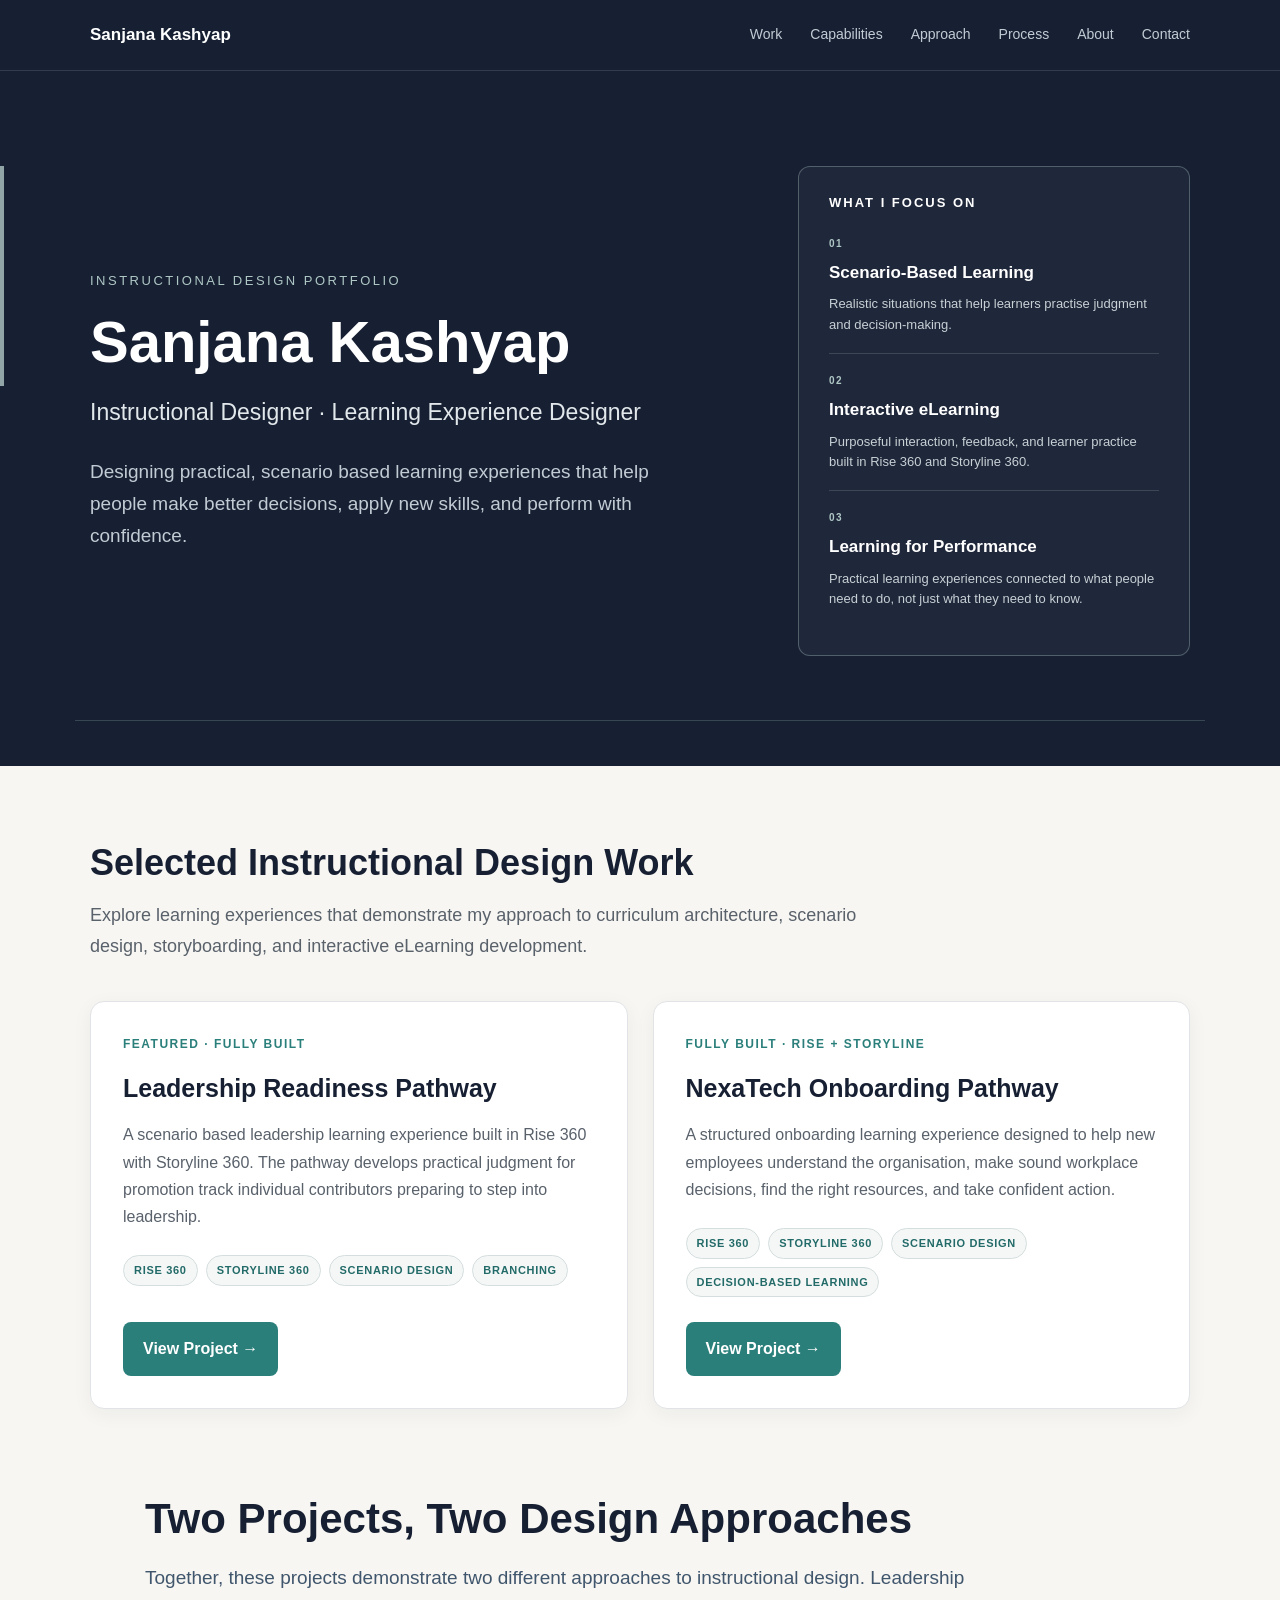
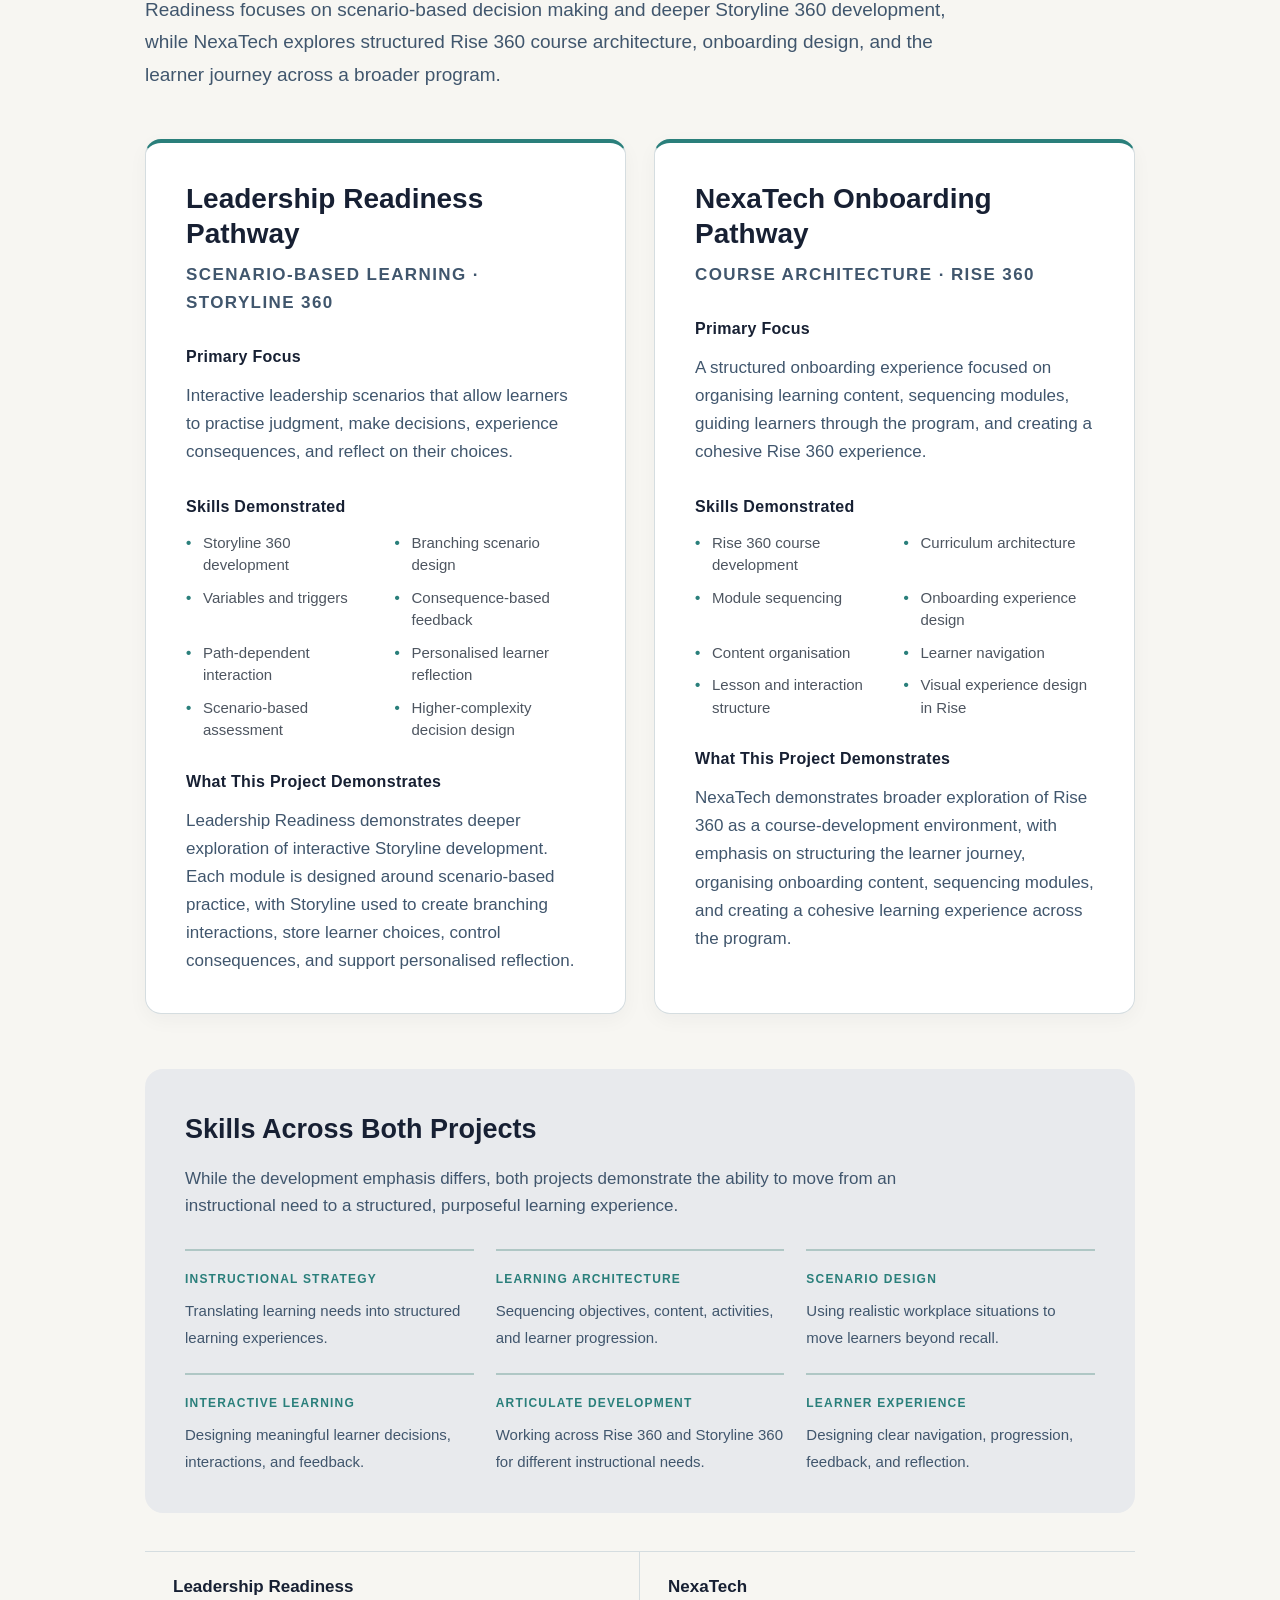
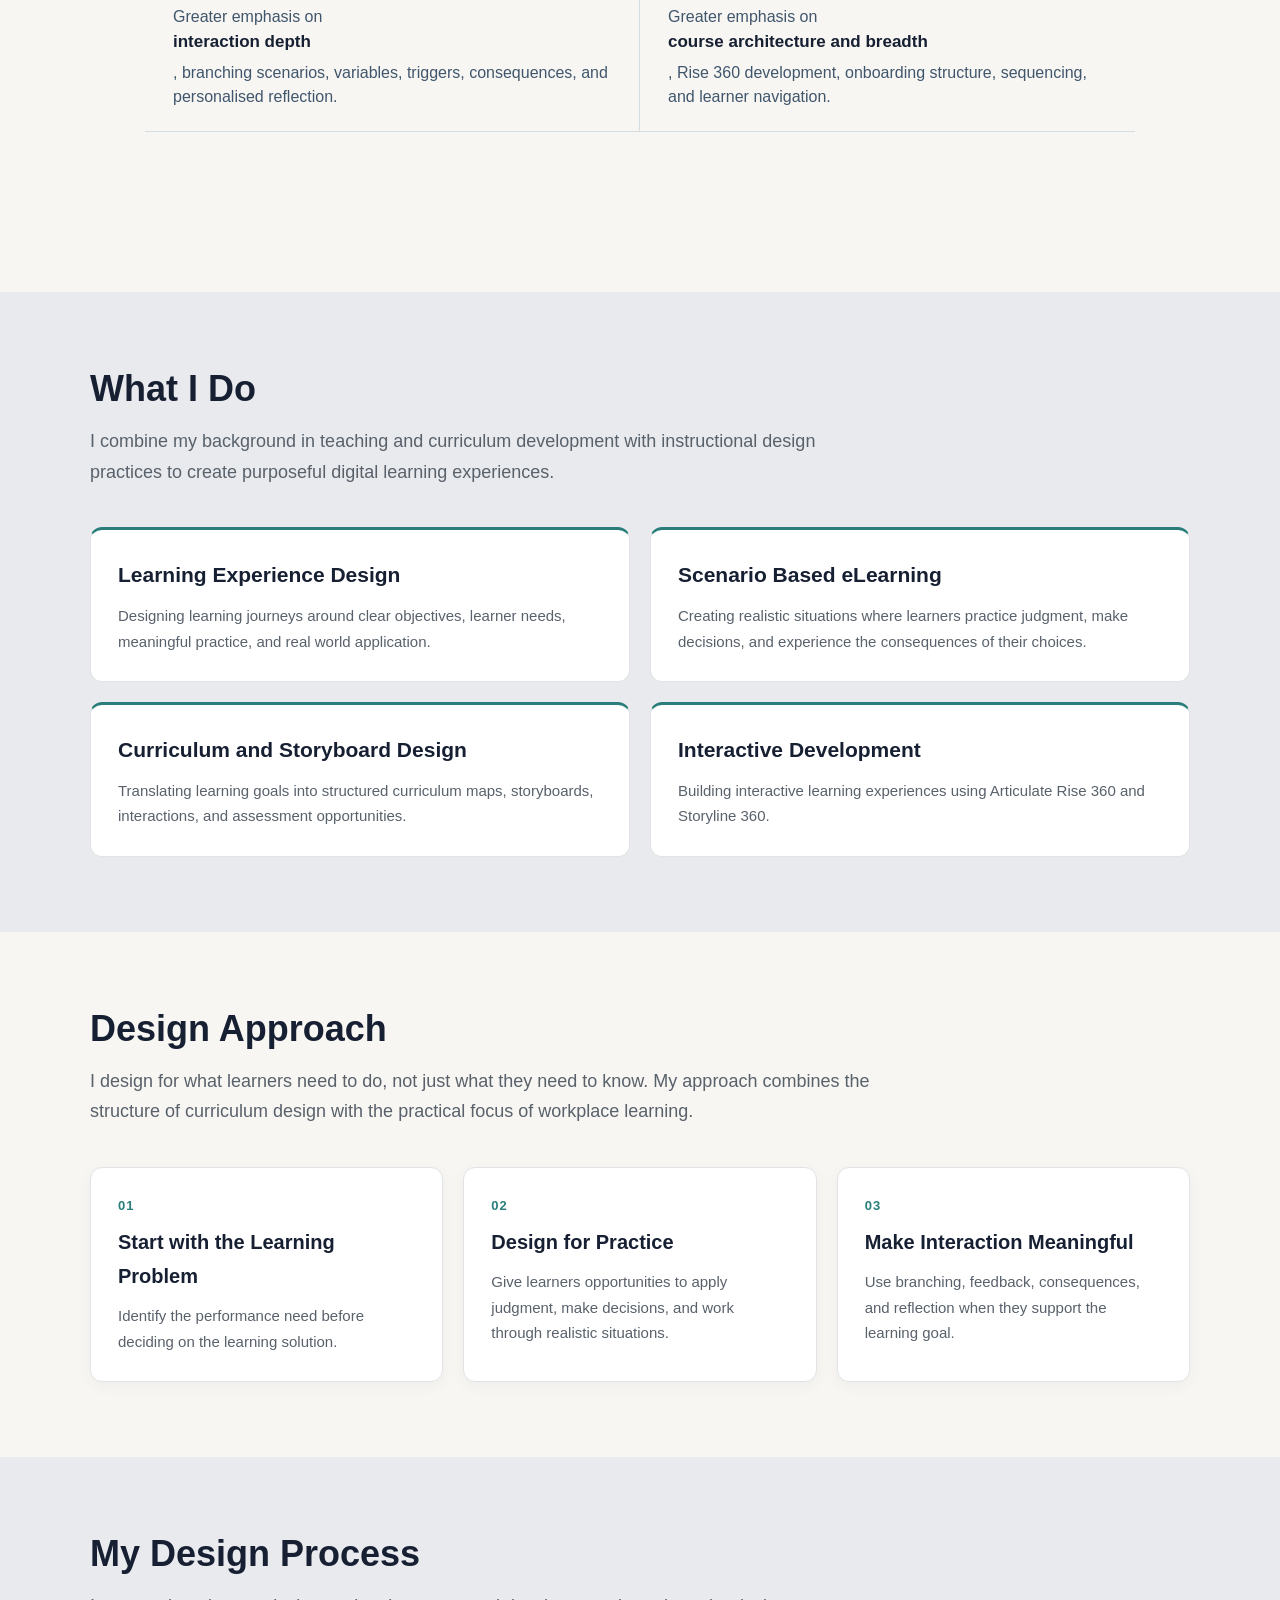
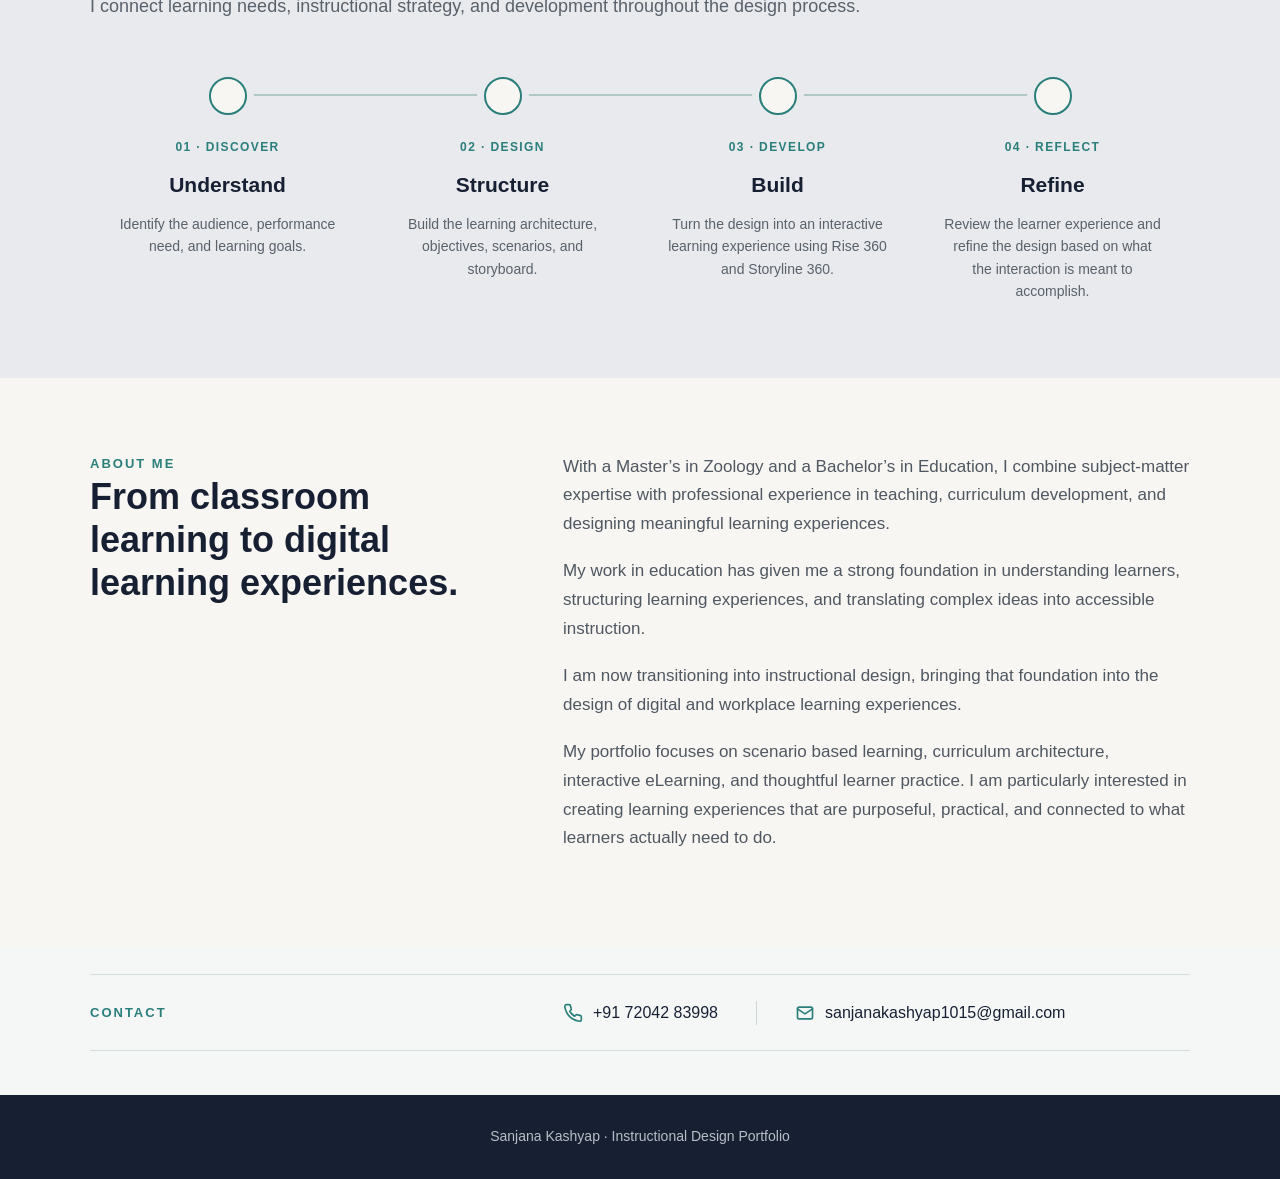
==== commit 72f2d167: "Update index.html" ====
--- a/portfolio/index.html
+++ b/portfolio/index.html
@@ -1950,1751 +1950,3 @@
   </footer>
 
 
-</body>
-</html>harset="UTF-8">
-  <meta name="viewport" content="width=device-width, initial-scale=1.0">
-
-  <title>Sanjana Kashyap | Instructional Design Portfolio</title>
-
-  <style>
-    * {
-      box-sizing: border-box;
-    }
-
-    html {
-      margin: 0;
-      padding: 0;
-      scroll-behavior: smooth;
-    }
-
-    body {
-      margin: 0;
-      padding: 0;
-      min-height: 100vh;
-      font-family: Arial, Helvetica, sans-serif;
-      background: #F7F6F2;
-      color: #20242B;
-      line-height: 1.7;
-      display: flex;
-      flex-direction: column;
-    }
-
-    .container {
-      width: 90%;
-      max-width: 1100px;
-      margin: 0 auto;
-    }
-
-    /* NAVIGATION */
-
-    .site-nav {
-      background: #172033;
-      border-bottom: 1px solid rgba(255,255,255,0.12);
-      position: relative;
-      z-index: 10;
-    }
-
-    .nav-inner {
-      min-height: 70px;
-      display: flex;
-      align-items: center;
-      justify-content: space-between;
-    }
-
-    .nav-brand {
-      color: white;
-      text-decoration: none;
-      font-size: 17px;
-      font-weight: bold;
-    }
-
-    .nav-links {
-      display: flex;
-      gap: 28px;
-    }
-
-    .nav-links a {
-      color: #C2CBD4;
-      text-decoration: none;
-      font-size: 14px;
-      transition: 0.2s ease;
-    }
-
-    .nav-links a:hover {
-      color: white;
-    }
-
-    /* HERO */
-
-    .hero {
-      background: #172033;
-      color: white;
-      padding: 95px 0 110px;
-      position: relative;
-      overflow: hidden;
-    }
-
-    .hero::before {
-      content: "";
-      position: absolute;
-      left: 0;
-      top: 95px;
-      width: 4px;
-      height: 220px;
-      background: #AFC7C5;
-      opacity: 0.8;
-    }
-
-    .hero::after {
-      content: "";
-      position: absolute;
-      left: 75px;
-      right: 75px;
-      bottom: 45px;
-      height: 1px;
-      background: rgba(175, 199, 197, 0.22);
-    }
-    .hero {
-  background: #172033;
-  color: white;
-  padding: 95px 0 110px;
-  position: relative;
-  overflow: hidden;
-}
-
-.hero-layout {
-  display: grid;
-  grid-template-columns: 1.2fr 0.8fr;
-  gap: 70px;
-  align-items: center;
-}
-
-.hero-visual {
-  padding-left: 20px;
-}
-
-.focus-panel {
-  border: 1px solid rgba(175, 199, 197, 0.35);
-  border-radius: 12px;
-  padding: 28px 30px;
-  background: rgba(255, 255, 255, 0.035);
-}
-
-.focus-heading {
-  margin: 0 0 24px;
-  color: #FFFFFF;
-  font-size: 13px;
-  font-weight: bold;
-  letter-spacing: 2px;
-  text-transform: uppercase;
-}
-
-.focus-item {
-  padding: 18px 0;
-  border-top: 1px solid rgba(175, 199, 197, 0.2);
-}
-
-.focus-item:first-of-type {
-  border-top: none;
-  padding-top: 0;
-}
-
-.focus-number {
-  display: block;
-  margin-bottom: 7px;
-  color: #AFC7C5;
-  font-size: 10px;
-  font-weight: bold;
-  letter-spacing: 1.5px;
-}
-
-.focus-item h3 {
-  margin: 0 0 7px;
-  color: #FFFFFF;
-  font-size: 17px;
-  font-weight: 600;
-}
-
-.focus-item p {
-  margin: 0;
-  color: #C7D0D5;
-  font-size: 13px;
-  line-height: 1.55;
-}
-    .eyebrow {
-      font-size: 13px;
-      text-transform: uppercase;
-      letter-spacing: 2.5px;
-      color: #AFC7C5;
-      margin-bottom: 20px;
-    }
-
-    h1 {
-      font-size: 58px;
-      line-height: 1.05;
-      margin: 0 0 20px;
-      max-width: 850px;
-    }
-
-    .hero-title {
-      font-size: 23px;
-      color: #E1E7EA;
-      margin: 0 0 24px;
-      max-width: 760px;
-    }
-
-    .hero-description {
-      font-size: 19px;
-      color: #C2CBD4;
-      max-width: 780px;
-      margin: 0;
-    }
-
-    /* SECTIONS */
-
-    section {
-      padding: 75px 0;
-    }
-
-    h2 {
-      font-size: 36px;
-      line-height: 1.2;
-      color: #172033;
-      margin: 0 0 16px;
-    }
-
-    .section-intro {
-      max-width: 780px;
-      font-size: 18px;
-      color: #59616B;
-      margin: 0 0 40px;
-    }
-
-    /* PROJECTS */
-
-    .projects {
-      display: grid;
-      grid-template-columns: repeat(2, 1fr);
-      gap: 25px;
-    }
-
-    .project-card {
-      background: white;
-      border: 1px solid #E1E3E6;
-      border-radius: 14px;
-      padding: 32px;
-      box-shadow: 0 5px 20px rgba(23, 32, 51, 0.05);
-      transition: 0.2s ease;
-      display: flex;
-      flex-direction: column;
-    }
-
-    .project-card:hover {
-      transform: translateY(-4px);
-      box-shadow: 0 10px 28px rgba(23, 32, 51, 0.10);
-    }
-
-    .project-label {
-      font-size: 12px;
-      text-transform: uppercase;
-      letter-spacing: 1.5px;
-      color: #2A7F7B;
-      font-weight: bold;
-      margin-bottom: 12px;
-    }
-
-    .project-card h3 {
-      color: #172033;
-      font-size: 25px;
-      margin: 0 0 12px;
-    }
-
-    .project-card p {
-      color: #59616B;
-      font-size: 16px;
-      margin: 0 0 25px;
-    }
-
-    .project-card .button {
-      margin-top: auto;
-    }
-    .project-tags {
-  display: flex;
-  flex-wrap: wrap;
-  gap: 8px;
-  margin: 0 0 25px;
-}
-
-.project-tag {
-  display: inline-block;
-  padding: 5px 10px;
-  border: 1px solid #D5DEDE;
-  border-radius: 20px;
-  color: #236B68;
-  background: #F5F7F7;
-  font-size: 11px;
-  font-weight: bold;
-  letter-spacing: 0.7px;
-  text-transform: uppercase;
-}
-
-    /* BUTTON */
-
-    .button {
-      display: inline-block;
-      width: fit-content;
-      padding: 13px 20px;
-      background: #2A7F7B;
-      color: white;
-      text-decoration: none;
-      border-radius: 8px;
-      font-weight: bold;
-      transition: 0.2s ease;
-    }
-
-    .button:hover {
-      background: #236B68;
-      transform: translateY(-1px);
-    }
-
-    /* STATUS */
-
-    .status {
-      display: inline-block;
-      width: fit-content;
-      margin-top: auto;
-      padding: 6px 12px;
-      border-radius: 20px;
-      background: #E8F1F0;
-      color: #236B68;
-      font-size: 13px;
-      font-weight: bold;
-    }
-
-    /* CAPABILITIES */
-
-    .capabilities {
-      background: #E8EAED;
-    }
-
-    .capability-grid {
-      display: grid;
-      grid-template-columns: repeat(2, 1fr);
-      gap: 20px;
-    }
-
-    .capability-card {
-      background: white;
-      border: 1px solid #E1E3E6;
-      border-radius: 12px;
-      padding: 27px;
-      border-top: 3px solid #2A7F7B;
-    }
-
-    .capability-card h3 {
-      color: #172033;
-      font-size: 21px;
-      margin: 0 0 10px;
-    }
-
-    .capability-card p {
-      color: #59616B;
-      margin: 0;
-      font-size: 15px;
-    }
-
-    /* DESIGN APPROACH */
-
-    .approach-grid {
-      display: grid;
-      grid-template-columns: repeat(3, 1fr);
-      gap: 20px;
-    }
-
-    .approach-card {
-      background: white;
-      border: 1px solid #E1E3E6;
-      border-radius: 12px;
-      padding: 27px;
-      box-shadow: 0 4px 16px rgba(23, 32, 51, 0.04);
-    }
-
-    .approach-number {
-      font-size: 13px;
-      color: #2A7F7B;
-      font-weight: bold;
-      letter-spacing: 1px;
-    }
-
-    .approach-card h3 {
-      color: #172033;
-      font-size: 20px;
-      margin: 8px 0 10px;
-    }
-
-    .approach-card p {
-      color: #59616B;
-      margin: 0;
-      font-size: 15px;
-    }
-
-    /* PROCESS */
-
-    .process {
-      background: #E8EAED;
-    }
-
-   .process-grid {
-  display: grid;
-  grid-template-columns: repeat(4, 1fr);
-  gap: 0;
-  margin-top: 55px;
-  position: relative;
-}
-
-/* Continuous process line */
-.process-grid::before {
-  content: "";
-  position: absolute;
-  top: 17px;
-  left: 12%;
-  right: 12%;
-  height: 2px;
-  background: #AFC7C5;
-  z-index: 0;
-}
-
-.process-step {
-  position: relative;
-  z-index: 1;
-  background: transparent;
-  padding: 0 28px;
-  border: none;
-  border-radius: 0;
-  text-align: center;
-}
-/* =========================================================
-   TWO PROJECTS — TWO DESIGN APPROACHES
-   ========================================================= */
-
-.project-comparison {
-  background: #F7F6F2;
-  padding: 85px 0;
-}
-
-.project-comparison h2 {
-  margin: 0 0 18px;
-  color: #172033;
-  font-size: 42px;
-  line-height: 1.2;
-}
-
-.project-comparison-intro {
-  max-width: 820px;
-  margin: 0 0 48px;
-  color: #40566D;
-  font-size: 19px;
-  line-height: 1.7;
-}
-
-.comparison-grid {
-  display: grid;
-  grid-template-columns: repeat(2, 1fr);
-  gap: 28px;
-}
-
-.comparison-card {
-  background: #FFFFFF;
-  border: 1px solid #D5DDE0;
-  border-top: 4px solid #2A7F7B;
-  border-radius: 16px;
-  padding: 38px 40px;
-  box-shadow: 0 6px 20px rgba(23, 32, 51, 0.04);
-}
-
-.comparison-card h3 {
-  margin: 0 0 10px;
-  color: #172033;
-  font-size: 28px;
-  line-height: 1.25;
-}
-
-.comparison-focus {
-  margin: 0 0 28px;
-  color: #2A7F7B;
-  font-size: 13px;
-  font-weight: bold;
-  letter-spacing: 1.4px;
-  text-transform: uppercase;
-}
-
-.comparison-card h4 {
-  margin: 26px 0 12px;
-  color: #172033;
-  font-size: 16px;
-  letter-spacing: 0.3px;
-}
-
-.comparison-card p {
-  margin: 0;
-  color: #40566D;
-  font-size: 17px;
-  line-height: 1.65;
-}
-
-.comparison-skills {
-  display: grid;
-  grid-template-columns: repeat(2, 1fr);
-  gap: 10px 18px;
-  margin: 0;
-  padding: 0;
-  list-style: none;
-}
-
-.comparison-skills li {
-  position: relative;
-  padding-left: 17px;
-  color: #4D5560;
-  font-size: 15px;
-  line-height: 1.5;
-}
-
-.comparison-skills li::before {
-  content: "•";
-  position: absolute;
-  left: 0;
-  color: #2A7F7B;
-  font-weight: bold;
-}
-
-/* Shared skills */
-
-.shared-skills {
-  margin-top: 55px;
-  padding: 38px 40px;
-  background: #E8EAED;
-  border-radius: 18px;
-}
-
-.shared-skills h3 {
-  margin: 0 0 12px;
-  color: #172033;
-  font-size: 27px;
-}
-
-.shared-skills-intro {
-  max-width: 760px;
-  margin: 0 0 30px;
-  color: #40566D;
-  font-size: 17px;
-  line-height: 1.6;
-}
-
-.shared-skills-grid {
-  display: grid;
-  grid-template-columns: repeat(3, 1fr);
-  gap: 22px;
-}
-
-.shared-skill {
-  padding-top: 18px;
-  border-top: 2px solid #AFC7C5;
-}
-
-.shared-skill strong {
-  display: block;
-  margin-bottom: 7px;
-  color: #2A7F7B;
-  font-size: 12px;
-  letter-spacing: 1.2px;
-  text-transform: uppercase;
-}
-
-.shared-skill span {
-  color: #40566D;
-  font-size: 15px;
-  line-height: 1.5;
-}
-
-/* Direct comparison */
-
-.comparison-summary {
-  margin-top: 38px;
-  border-top: 1px solid #D5DDE0;
-  border-bottom: 1px solid #D5DDE0;
-}
-
-.comparison-summary-row {
-  display: grid;
-  grid-template-columns: 1fr 1fr;
-}
-
-.comparison-summary-cell {
-  padding: 22px 28px;
-  color: #40566D;
-  font-size: 16px;
-  line-height: 1.5;
-}
-
-.comparison-summary-cell:first-child {
-  border-right: 1px solid #D5DDE0;
-}
-
-.comparison-summary-cell strong {
-  display: block;
-  margin-bottom: 6px;
-  color: #172033;
-  font-size: 17px;
-}
-
-/* Mobile */
-
-@media (max-width: 800px) {
-
-  .project-comparison {
-    padding: 65px 0;
-  }
-
-  .project-comparison h2 {
-    font-size: 34px;
-  }
-
-  .comparison-grid {
-    grid-template-columns: 1fr;
-  }
-
-  .comparison-card {
-    padding: 30px 28px;
-  }
-
-  .comparison-skills {
-    grid-template-columns: 1fr;
-  }
-
-  .shared-skills {
-    padding: 30px 28px;
-  }
-
-  .shared-skills-grid {
-    grid-template-columns: 1fr;
-  }
-
-  .comparison-summary-row {
-    grid-template-columns: 1fr;
-  }
-
-  .comparison-summary-cell:first-child {
-    border-right: none;
-    border-bottom: 1px solid #D5DDE0;
-  }
-
-}
-
-/* Numbered circle */
-.process-step::before {
-  content: "";
-  display: block;
-  width: 34px;
-  height: 34px;
-  margin: 0 auto 22px;
-
-  background: #F7F6F2;
-  border: 2px solid #2A7F7B;
-  border-radius: 50%;
-
-  box-shadow: 0 0 0 7px #E8EAED;
-}
-
-/* Stage label */
-.process-step strong {
-  display: block;
-  color: #2A7F7B;
-  font-size: 12px;
-  font-weight: bold;
-  letter-spacing: 1.4px;
-  margin-bottom: 10px;
-}
-
-/* Main word */
-.process-step h3 {
-  margin: 0 0 10px;
-  color: #172033;
-  font-size: 21px;
-  font-weight: 600;
-}
-
-/* Description */
-.process-step p {
-  margin: 0 auto;
-  max-width: 220px;
-  color: #59616B;
-  font-size: 14px;
-  line-height: 1.6;
-}
-    /* ABOUT */
-
-    .about-grid {
-      display: grid;
-      grid-template-columns: 1fr 1.5fr;
-      gap: 55px;
-      align-items: start;
-    }
-
-    .about-label {
-      font-size: 13px;
-      text-transform: uppercase;
-      letter-spacing: 2px;
-      color: #2A7F7B;
-      font-weight: bold;
-    }
-
-    .about-content p {
-      color: #4F5761;
-      font-size: 17px;
-      margin-top: 0;
-      margin-bottom: 18px;
-    }
-
-    /* CONTACT */
-
-.contact {
-  background: #F5F7F7;
-  padding: 28px 0 44px;
-  margin: 0;
-}
-
-.contact-box {
-  border-top: 1px solid #D5DEDE;
-  border-bottom: 1px solid #D5DEDE;
-  padding: 24px 0;
-  display: grid;
-  grid-template-columns: 1fr 1.5fr;
-  gap: 55px;
-  align-items: center;
-}
-
-.contact-heading {
-  font-size: 13px;
-  text-transform: uppercase;
-  letter-spacing: 2px;
-  color: #2A7F7B;
-  font-weight: bold;
-  margin: 0;
-}
-
-.contact-details {
-  display: flex;
-  align-items: center;
-  gap: 38px;
-  margin: 0;
-}
-
-.contact-item {
-  display: flex;
-  align-items: center;
-  gap: 10px;
-  color: #172033;
-  text-decoration: none;
-}
-
-.contact-item:hover .contact-value {
-  color: #2A7F7B;
-}
-
-.contact-icon {
-  width: 20px;
-  height: 20px;
-  color: #2A7F7B;
-  flex-shrink: 0;
-}
-
-.contact-value {
-  font-size: 16px;
-  color: #172033;
-  transition: color 0.2s ease;
-}
-
-.contact-divider {
-  width: 1px;
-  height: 24px;
-  background: #CCD6D6;
-}
-    /* FOOTER */
-
-    footer {
-      margin-top: auto;
-      padding: 30px 0;
-      background: #172033;
-      color: #B8BEC7;
-      text-align: center;
-      font-size: 14px;
-    }
-
-    footer .container {
-      margin-bottom: 0;
-    }
-
-    /* RESPONSIVE */
-
-    @media (max-width: 800px) {
-
-      h1 {
-        font-size: 42px;
-      }
-
-      .projects,
-      .capability-grid,
-      .approach-grid,
-      .process-grid,
-      .about-grid {
-        grid-template-columns: 1fr;
-      }
-
-      .hero {
-        padding: 70px 0 80px;
-      }
-
-      .about-grid {
-        gap: 25px;
-      }
-
-      .nav-inner {
-        flex-direction: column;
-        align-items: flex-start;
-        gap: 12px;
-        padding: 16px 0;
-      }
-
-      .nav-links {
-        gap: 16px;
-        flex-wrap: wrap;
-      }
-
-      .process-grid::before {
-        display: none;
-      }
-
-      .contact-box {
-        align-items: flex-start;
-        flex-direction: column;
-        gap: 22px;
-      }
-
-      .contact-details {
-        align-items: flex-start;
-        flex-direction: column;
-        gap: 18px;
-      }
-
-      .contact-divider {
-        display: none;
-      }
-
-      .contact-item {
-        flex-wrap: wrap;
-      }
-      .hero-layout {
-  grid-template-columns: 1fr;
-  gap: 45px;
-}
-
-.learning-flow {
-  max-width: 100%;
-  margin-left: 0;
-}
-      .process-grid {
-  grid-template-columns: 1fr;
-  gap: 40px;
-}
-
-.process-grid::before {
-  display: none;
-}
-
-.process-step {
-  padding: 0 20px;
-}
-    }
-  </style>
-
-</head>
-
-<body>
-
-  <!-- NAVIGATION -->
-
-  <nav class="site-nav">
-    <div class="container nav-inner">
-
-      <span class="nav-brand">
-  Sanjana Kashyap
-</span>
-
-      <div class="nav-links">
-        <a href="#work">Work</a>
-        <a href="#capabilities">Capabilities</a>
-        <a href="#approach">Approach</a>
-        <a href="#process">Process</a>
-        <a href="#about">About</a>
-        <a href="#contact">Contact</a>
-      </div>
-
-    </div>
-  </nav>
-
-
-  <!-- HERO -->
-
- <header class="hero">
-
-  <div class="container">
-
-    <div class="hero-layout">
-
-      <!-- HERO TEXT -->
-
-      <div>
-
-        <div class="eyebrow">
-          Instructional Design Portfolio
-        </div>
-
-        <h1>
-          Sanjana Kashyap
-        </h1>
-
-        <p class="hero-title">
-          Instructional Designer · Learning Experience Designer
-        </p>
-
-        <p class="hero-description">
-          Designing practical, scenario based learning experiences that help
-          people make better decisions, apply new skills, and perform with
-          confidence.
-        </p>
-
-      </div>
-
-
-      <!-- HERO LEARNING FLOW -->
-
-   <div class="hero-visual">
-
-  <div class="focus-panel">
-
-    <h2 class="focus-heading">
-      What I Focus On
-    </h2>
-
-    <div class="focus-item">
-
-      <span class="focus-number">
-        01
-      </span>
-
-      <h3>
-        Scenario-Based Learning
-      </h3>
-
-      <p>
-        Realistic situations that help learners practise
-        judgment and decision-making.
-      </p>
-
-    </div>
-
-
-    <div class="focus-item">
-
-      <span class="focus-number">
-        02
-      </span>
-
-      <h3>
-        Interactive eLearning
-      </h3>
-
-      <p>
-        Purposeful interaction, feedback, and learner
-        practice built in Rise 360 and Storyline 360.
-      </p>
-
-    </div>
-
-
-    <div class="focus-item">
-
-      <span class="focus-number">
-        03
-      </span>
-
-      <h3>
-        Learning for Performance
-      </h3>
-
-      <p>
-        Practical learning experiences connected to what
-        people need to do, not just what they need to know.
-      </p>
-
-    </div>
-
-  </div>
-
-</div>
-
-</header>
-
-  <!-- SELECTED WORK -->
-
-  <section id="work">
-
-    <div class="container">
-
-      <h2>
-        Selected Instructional Design Work
-      </h2>
-
-      <p class="section-intro">
-        Explore learning experiences that demonstrate my approach to
-        curriculum architecture, scenario design, storyboarding, and
-        interactive eLearning development.
-      </p>
-
-      <div class="projects">
-
-        <!-- LEADERSHIP -->
-
-        <div class="project-card">
-
-          <div class="project-label">
-            Featured · Fully Built
-          </div>
-
-          <h3>
-            Leadership Readiness Pathway
-          </h3>
-
-          <p>
-            A scenario based leadership learning experience built in
-            Rise 360 with Storyline 360. The pathway develops practical
-            judgment for promotion track individual contributors preparing
-            to step into leadership.
-          </p>
-<div class="project-tags">
-
-  <span class="project-tag">
-    Rise 360
-  </span>
-
-  <span class="project-tag">
-    Storyline 360
-  </span>
-
-  <span class="project-tag">
-    Scenario Design
-  </span>
-
-  <span class="project-tag">
-    Branching
-  </span>
-
-</div>
-          <a
-            class="button"
-            href="projects/leadership/index.html"
-          >
-            View Project →
-          </a>
-
-        </div>
-
-
-    <!-- NEXATECH -->
-
-<div class="project-card">
-
-  <div class="project-label">
-    Fully Built · Rise + Storyline
-  </div>
-
-  <h3>
-    NexaTech Onboarding Pathway
-  </h3>
-
-  <p>
-    A structured onboarding learning experience designed to help
-    new employees understand the organisation, make sound workplace
-    decisions, find the right resources, and take confident action.
-  </p>
-<div class="project-tags">
-
-  <span class="project-tag">
-    Rise 360
-  </span>
-
-  <span class="project-tag">
-    Storyline 360
-  </span>
-
-  <span class="project-tag">
-    Scenario Design
-  </span>
-
-  <span class="project-tag">
-    Decision-Based Learning
-  </span>
-
-</div>
-  <a
-    class="button"
-    href="projects/nexatech/index.html"
-  >
-    View Project →
-  </a>
-
-</div>
-<!-- =========================================================
-     TWO PROJECTS — TWO DESIGN APPROACHES
-     ========================================================= -->
-
-<section class="project-comparison">
-
-  <div class="container">
-
-    <h2>Two Projects, Two Design Approaches</h2>
-
-    <p class="project-comparison-intro">
-      Together, these projects demonstrate two different approaches to
-      instructional design. Leadership Readiness focuses on scenario-based
-      decision making and deeper Storyline 360 development, while NexaTech
-      explores structured Rise 360 course architecture, onboarding design,
-      and the learner journey across a broader program.
-    </p>
-
-
-    <div class="comparison-grid">
-
-      <!-- LEADERSHIP -->
-
-      <div class="comparison-card">
-
-        <h3>Leadership Readiness Pathway</h3>
-
-        <p class="comparison-focus">
-          Scenario-Based Learning · Storyline 360
-        </p>
-
-        <h4>Primary Focus</h4>
-
-        <p>
-          Interactive leadership scenarios that allow learners to practise
-          judgment, make decisions, experience consequences, and reflect
-          on their choices.
-        </p>
-
-        <h4>Skills Demonstrated</h4>
-
-        <ul class="comparison-skills">
-
-          <li>Storyline 360 development</li>
-
-          <li>Branching scenario design</li>
-
-          <li>Variables and triggers</li>
-
-          <li>Consequence-based feedback</li>
-
-          <li>Path-dependent interaction</li>
-
-          <li>Personalised learner reflection</li>
-
-          <li>Scenario-based assessment</li>
-
-          <li>Higher-complexity decision design</li>
-
-        </ul>
-
-        <h4>What This Project Demonstrates</h4>
-
-        <p>
-          Leadership Readiness demonstrates deeper exploration of
-          interactive Storyline development. Each module is designed
-          around scenario-based practice, with Storyline used to create
-          branching interactions, store learner choices, control
-          consequences, and support personalised reflection.
-        </p>
-
-      </div>
-
-
-      <!-- NEXATECH -->
-
-      <div class="comparison-card">
-
-        <h3>NexaTech Onboarding Pathway</h3>
-
-        <p class="comparison-focus">
-          Course Architecture · Rise 360
-        </p>
-
-        <h4>Primary Focus</h4>
-
-        <p>
-          A structured onboarding experience focused on organising
-          learning content, sequencing modules, guiding learners through
-          the program, and creating a cohesive Rise 360 experience.
-        </p>
-
-        <h4>Skills Demonstrated</h4>
-
-        <ul class="comparison-skills">
-
-          <li>Rise 360 course development</li>
-
-          <li>Curriculum architecture</li>
-
-          <li>Module sequencing</li>
-
-          <li>Onboarding experience design</li>
-
-          <li>Content organisation</li>
-
-          <li>Learner navigation</li>
-
-          <li>Lesson and interaction structure</li>
-
-          <li>Visual experience design in Rise</li>
-
-        </ul>
-
-        <h4>What This Project Demonstrates</h4>
-
-        <p>
-          NexaTech demonstrates broader exploration of Rise 360 as a
-          course-development environment, with emphasis on structuring
-          the learner journey, organising onboarding content, sequencing
-          modules, and creating a cohesive learning experience across
-          the program.
-        </p>
-
-      </div>
-
-    </div>
-
-
-    <!-- SHARED SKILLS -->
-
-    <div class="shared-skills">
-
-      <h3>Skills Across Both Projects</h3>
-
-      <p class="shared-skills-intro">
-        While the development emphasis differs, both projects demonstrate
-        the ability to move from an instructional need to a structured,
-        purposeful learning experience.
-      </p>
-
-      <div class="shared-skills-grid">
-
-        <div class="shared-skill">
-          <strong>Instructional Strategy</strong>
-          <span>
-            Translating learning needs into structured learning experiences.
-          </span>
-        </div>
-
-        <div class="shared-skill">
-          <strong>Learning Architecture</strong>
-          <span>
-            Sequencing objectives, content, activities, and learner progression.
-          </span>
-        </div>
-
-        <div class="shared-skill">
-          <strong>Scenario Design</strong>
-          <span>
-            Using realistic workplace situations to move learners beyond recall.
-          </span>
-        </div>
-
-        <div class="shared-skill">
-          <strong>Interactive Learning</strong>
-          <span>
-            Designing meaningful learner decisions, interactions, and feedback.
-          </span>
-        </div>
-
-        <div class="shared-skill">
-          <strong>Articulate Development</strong>
-          <span>
-            Working across Rise 360 and Storyline 360 for different instructional needs.
-          </span>
-        </div>
-
-        <div class="shared-skill">
-          <strong>Learner Experience</strong>
-          <span>
-            Designing clear navigation, progression, feedback, and reflection.
-          </span>
-        </div>
-
-      </div>
-
-    </div>
-
-
-    <!-- DIRECT DIFFERENCE -->
-
-    <div class="comparison-summary">
-
-      <div class="comparison-summary-row">
-
-        <div class="comparison-summary-cell">
-
-          <strong>Leadership Readiness</strong>
-
-          Greater emphasis on
-          <strong>interaction depth</strong>,
-          branching scenarios, variables, triggers,
-          consequences, and personalised reflection.
-
-        </div>
-
-        <div class="comparison-summary-cell">
-
-          <strong>NexaTech</strong>
-
-          Greater emphasis on
-          <strong>course architecture and breadth</strong>,
-          Rise 360 development, onboarding structure,
-          sequencing, and learner navigation.
-
-        </div>
-
-      </div>
-
-    </div>
-
-  </div>
-
-</section>
-
-      </div>
-
-    </div>
-
-  </section>
-
-
-  <!-- CAPABILITIES -->
-
-  <section id="capabilities" class="capabilities">
-
-    <div class="container">
-
-      <h2>
-        What I Do
-      </h2>
-
-      <p class="section-intro">
-        I combine my background in teaching and curriculum development
-        with instructional design practices to create purposeful digital
-        learning experiences.
-      </p>
-
-      <div class="capability-grid">
-
-        <div class="capability-card">
-
-          <h3>
-            Learning Experience Design
-          </h3>
-
-          <p>
-            Designing learning journeys around clear objectives, learner
-            needs, meaningful practice, and real world application.
-          </p>
-
-        </div>
-
-
-        <div class="capability-card">
-
-          <h3>
-            Scenario Based eLearning
-          </h3>
-
-          <p>
-            Creating realistic situations where learners practice judgment,
-            make decisions, and experience the consequences of their choices.
-          </p>
-
-        </div>
-
-
-        <div class="capability-card">
-
-          <h3>
-            Curriculum and Storyboard Design
-          </h3>
-
-          <p>
-            Translating learning goals into structured curriculum maps,
-            storyboards, interactions, and assessment opportunities.
-          </p>
-
-        </div>
-
-
-        <div class="capability-card">
-
-          <h3>
-            Interactive Development
-          </h3>
-
-          <p>
-            Building interactive learning experiences using Articulate
-            Rise 360 and Storyline 360.
-          </p>
-
-        </div>
-
-      </div>
-
-    </div>
-
-  </section>
-
-
-  <!-- DESIGN APPROACH -->
-
-  <section id="approach">
-
-    <div class="container">
-
-      <h2>
-        Design Approach
-      </h2>
-
-      <p class="section-intro">
-        I design for what learners need to do, not just what they need
-        to know. My approach combines the structure of curriculum design
-        with the practical focus of workplace learning.
-      </p>
-
-      <div class="approach-grid">
-
-        <div class="approach-card">
-
-          <div class="approach-number">
-            01
-          </div>
-
-          <h3>
-            Start with the Learning Problem
-          </h3>
-
-          <p>
-            Identify the performance need before deciding on the learning
-            solution.
-          </p>
-
-        </div>
-
-
-        <div class="approach-card">
-
-          <div class="approach-number">
-            02
-          </div>
-
-          <h3>
-            Design for Practice
-          </h3>
-
-          <p>
-            Give learners opportunities to apply judgment, make decisions,
-            and work through realistic situations.
-          </p>
-
-        </div>
-
-
-        <div class="approach-card">
-
-          <div class="approach-number">
-            03
-          </div>
-
-          <h3>
-            Make Interaction Meaningful
-          </h3>
-
-          <p>
-            Use branching, feedback, consequences, and reflection when
-            they support the learning goal.
-          </p>
-
-        </div>
-
-      </div>
-
-    </div>
-
-  </section>
-
-
-  <!-- DESIGN PROCESS -->
-
-  <section id="process" class="process">
-
-    <div class="container">
-
-      <h2>
-        My Design Process
-      </h2>
-
-      <p class="section-intro">
-        I connect learning needs, instructional strategy, and development
-        throughout the design process.
-      </p>
-
-      <div class="process-grid">
-
-        <div class="process-step">
-
-          <strong>
-            01 · DISCOVER
-          </strong>
-
-          <h3>
-            Understand
-          </h3>
-
-          <p>
-            Identify the audience, performance need, and learning goals.
-          </p>
-
-        </div>
-
-
-        <div class="process-step">
-
-          <strong>
-            02 · DESIGN
-          </strong>
-
-          <h3>
-            Structure
-          </h3>
-
-          <p>
-            Build the learning architecture, objectives, scenarios,
-            and storyboard.
-          </p>
-
-        </div>
-
-
-        <div class="process-step">
-
-          <strong>
-            03 · DEVELOP
-          </strong>
-
-          <h3>
-            Build
-          </h3>
-
-          <p>
-            Turn the design into an interactive learning experience using
-            Rise 360 and Storyline 360.
-          </p>
-
-        </div>
-
-
-        <div class="process-step">
-
-          <strong>
-            04 · REFLECT
-          </strong>
-
-          <h3>
-            Refine
-          </h3>
-
-          <p>
-            Review the learner experience and refine the design based
-            on what the interaction is meant to accomplish.
-          </p>
-
-        </div>
-
-      </div>
-
-    </div>
-
-  </section>
-
-
-  <!-- ABOUT -->
-
-  <section id="about">
-
-    <div class="container">
-
-      <div class="about-grid">
-
-        <div>
-
-          <div class="about-label">
-            About Me
-          </div>
-
-          <h2>
-            From classroom learning to digital learning experiences.
-          </h2>
-
-        </div>
-
-
-        <div class="about-content">
-
-          <p>
-            With a Master’s in Zoology and a Bachelor’s in Education,
-            I combine subject-matter expertise with professional experience
-            in teaching, curriculum development, and designing meaningful
-            learning experiences.
-          </p>
-
-          <p>
-            My work in education has given me a strong foundation in
-            understanding learners, structuring learning experiences,
-            and translating complex ideas into accessible instruction.
-          </p>
-
-          <p>
-            I am now transitioning into instructional design, bringing
-            that foundation into the design of digital and workplace
-            learning experiences.
-          </p>
-
-          <p>
-            My portfolio focuses on scenario based learning, curriculum
-            architecture, interactive eLearning, and thoughtful learner
-            practice. I am particularly interested in creating learning
-            experiences that are purposeful, practical, and connected to
-            what learners actually need to do.
-          </p>
-
-        </div>
-
-      </div>
-
-    </div>
-
-  </section>
-
-
- <!-- CONTACT -->
-
-<section id="contact" class="contact">
-
-  <div class="container">
-
-    <div class="contact-box">
-
-      <h2 class="contact-heading">
-        Contact
-      </h2>
-
-      <div class="contact-details">
-
-        <a
-          href="tel:+917204283998"
-          class="contact-item"
-          aria-label="Call Sanjana Kashyap"
-        >
-
-          <svg
-            class="contact-icon"
-            viewBox="0 0 24 24"
-            fill="none"
-            stroke="currentColor"
-            stroke-width="2"
-            stroke-linecap="round"
-            stroke-linejoin="round"
-            aria-hidden="true"
-          >
-            <path d="M22 16.92v3a2 2 0 0 1-2.18 2
-              19.79 19.79 0 0 1-8.63-3.07
-              19.5 19.5 0 0 1-6-6
-              19.79 19.79 0 0 1-3.07-8.67
-              A2 2 0 0 1 4.11 2h3
-              a2 2 0 0 1 2 1.72
-              12.84 12.84 0 0 0 .7 2.81
-              2 2 0 0 1-.45 2.11L8.09 9.91
-              a16 16 0 0 0 6 6l1.27-1.27
-              a2 2 0 0 1 2.11-.45
-              12.84 12.84 0 0 0 2.81.7
-              A2 2 0 0 1 22 16.92z"
-            />
-          </svg>
-
-          <span class="contact-value">
-            +91 72042 83998
-          </span>
-
-        </a>
-
-        <span class="contact-divider"></span>
-
-        <a
-          href="mailto:sanjanakashyap1015@gmail.com"
-          class="contact-item"
-          aria-label="Email Sanjana Kashyap"
-        >
-
-          <svg
-            class="contact-icon"
-            viewBox="0 0 24 24"
-            fill="none"
-            stroke="currentColor"
-            stroke-width="2"
-            stroke-linecap="round"
-            stroke-linejoin="round"
-            aria-hidden="true"
-          >
-            <rect x="3" y="5" width="18" height="14" rx="2" />
-            <polyline points="3,7 12,13 21,7" />
-          </svg>
-
-          <span class="contact-value">
-            sanjanakashyap1015@gmail.com
-          </span>
-
-        </a>
-
-      </div>
-
-    </div>
-
-  </div>
-
-</section>
-   
-  <!-- FOOTER -->
-
-  <footer>
-
-    <div class="container">
-      Sanjana Kashyap · Instructional Design Portfolio
-    </div>
-
-  </footer>
-
-
-</body>
-</html>
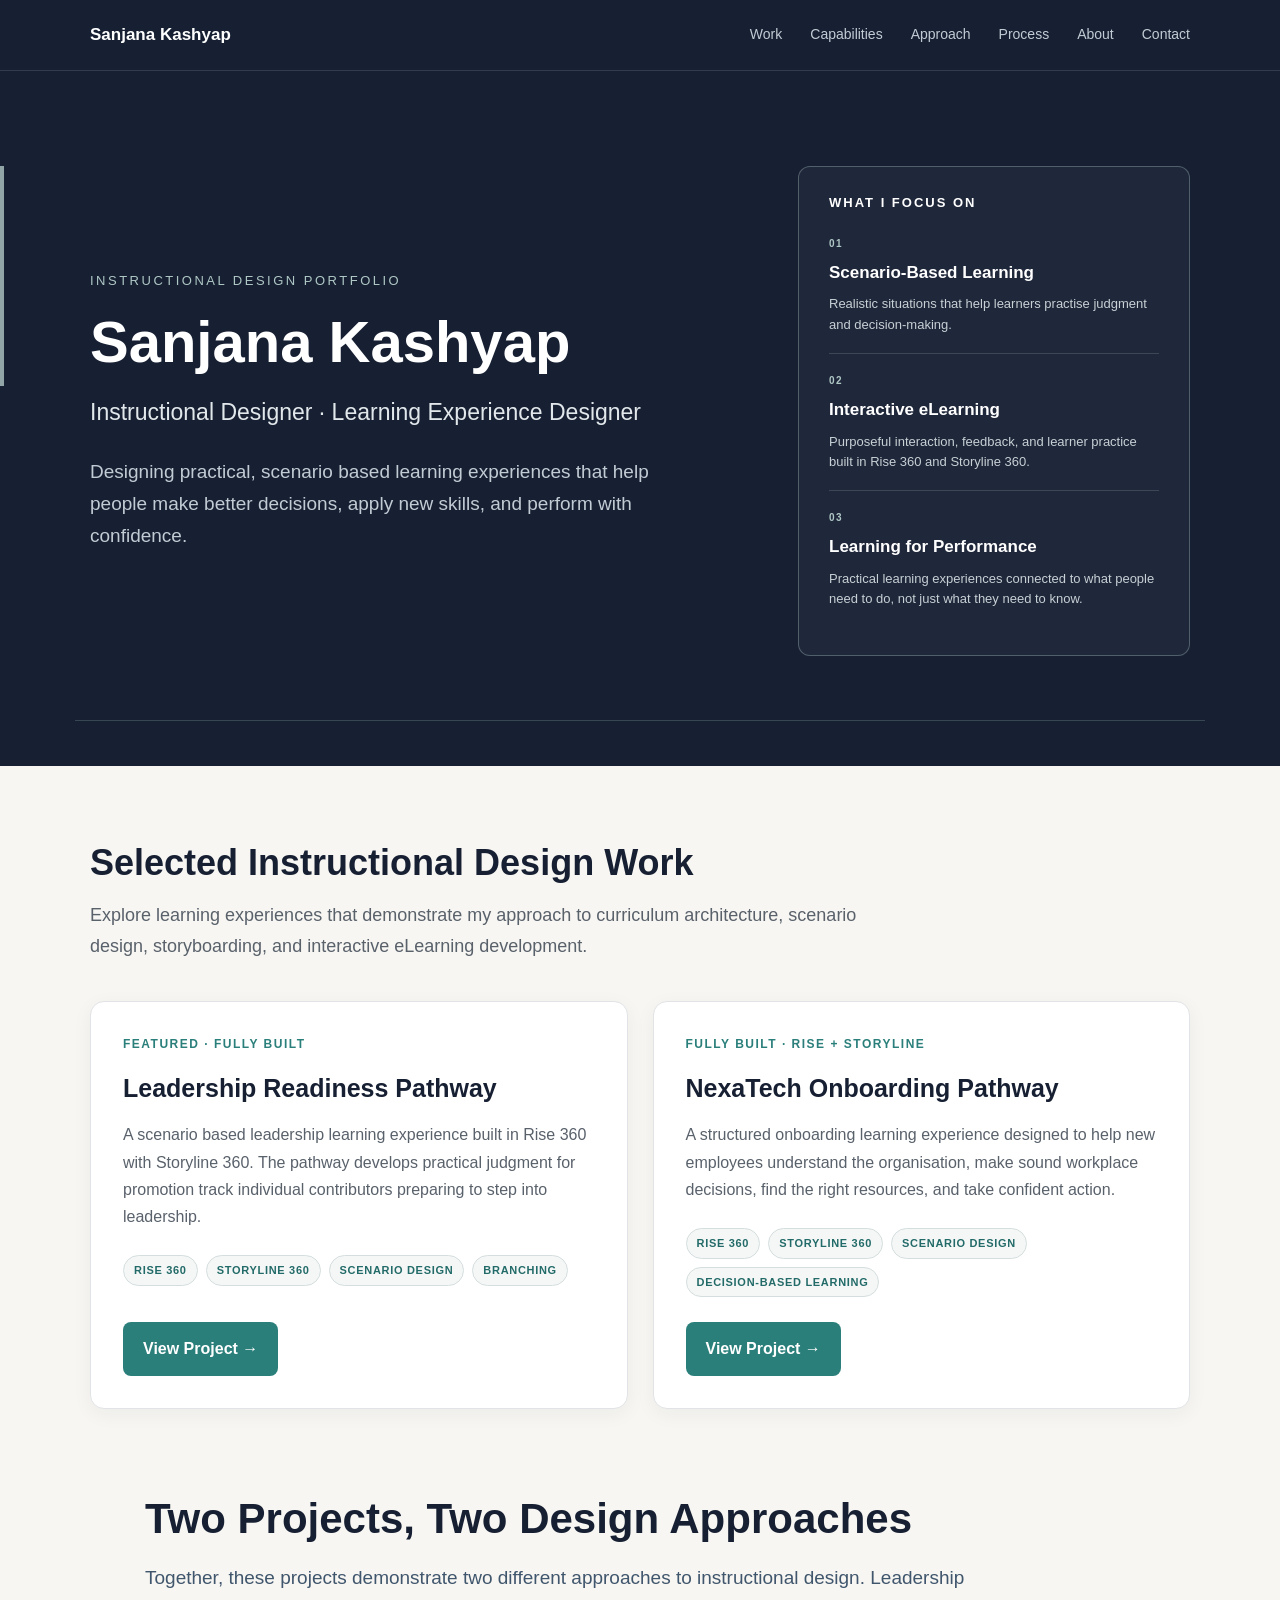
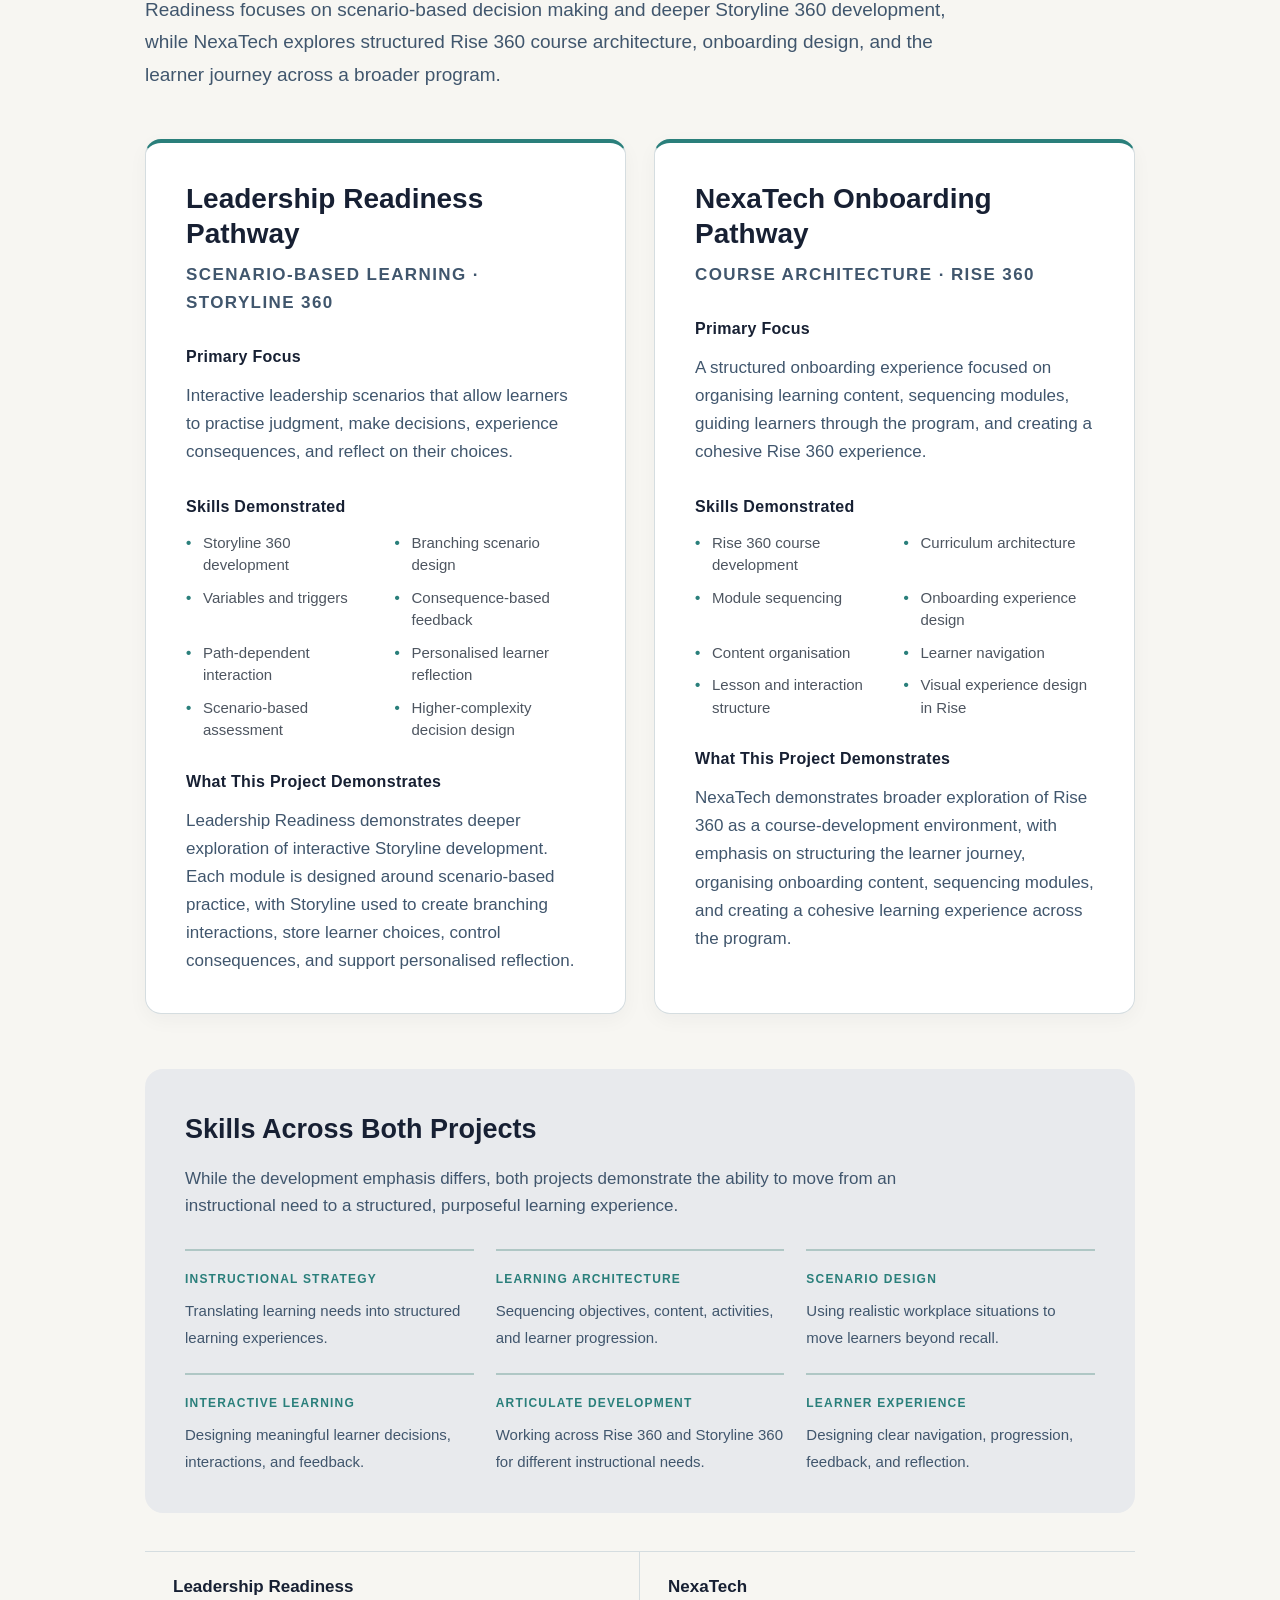
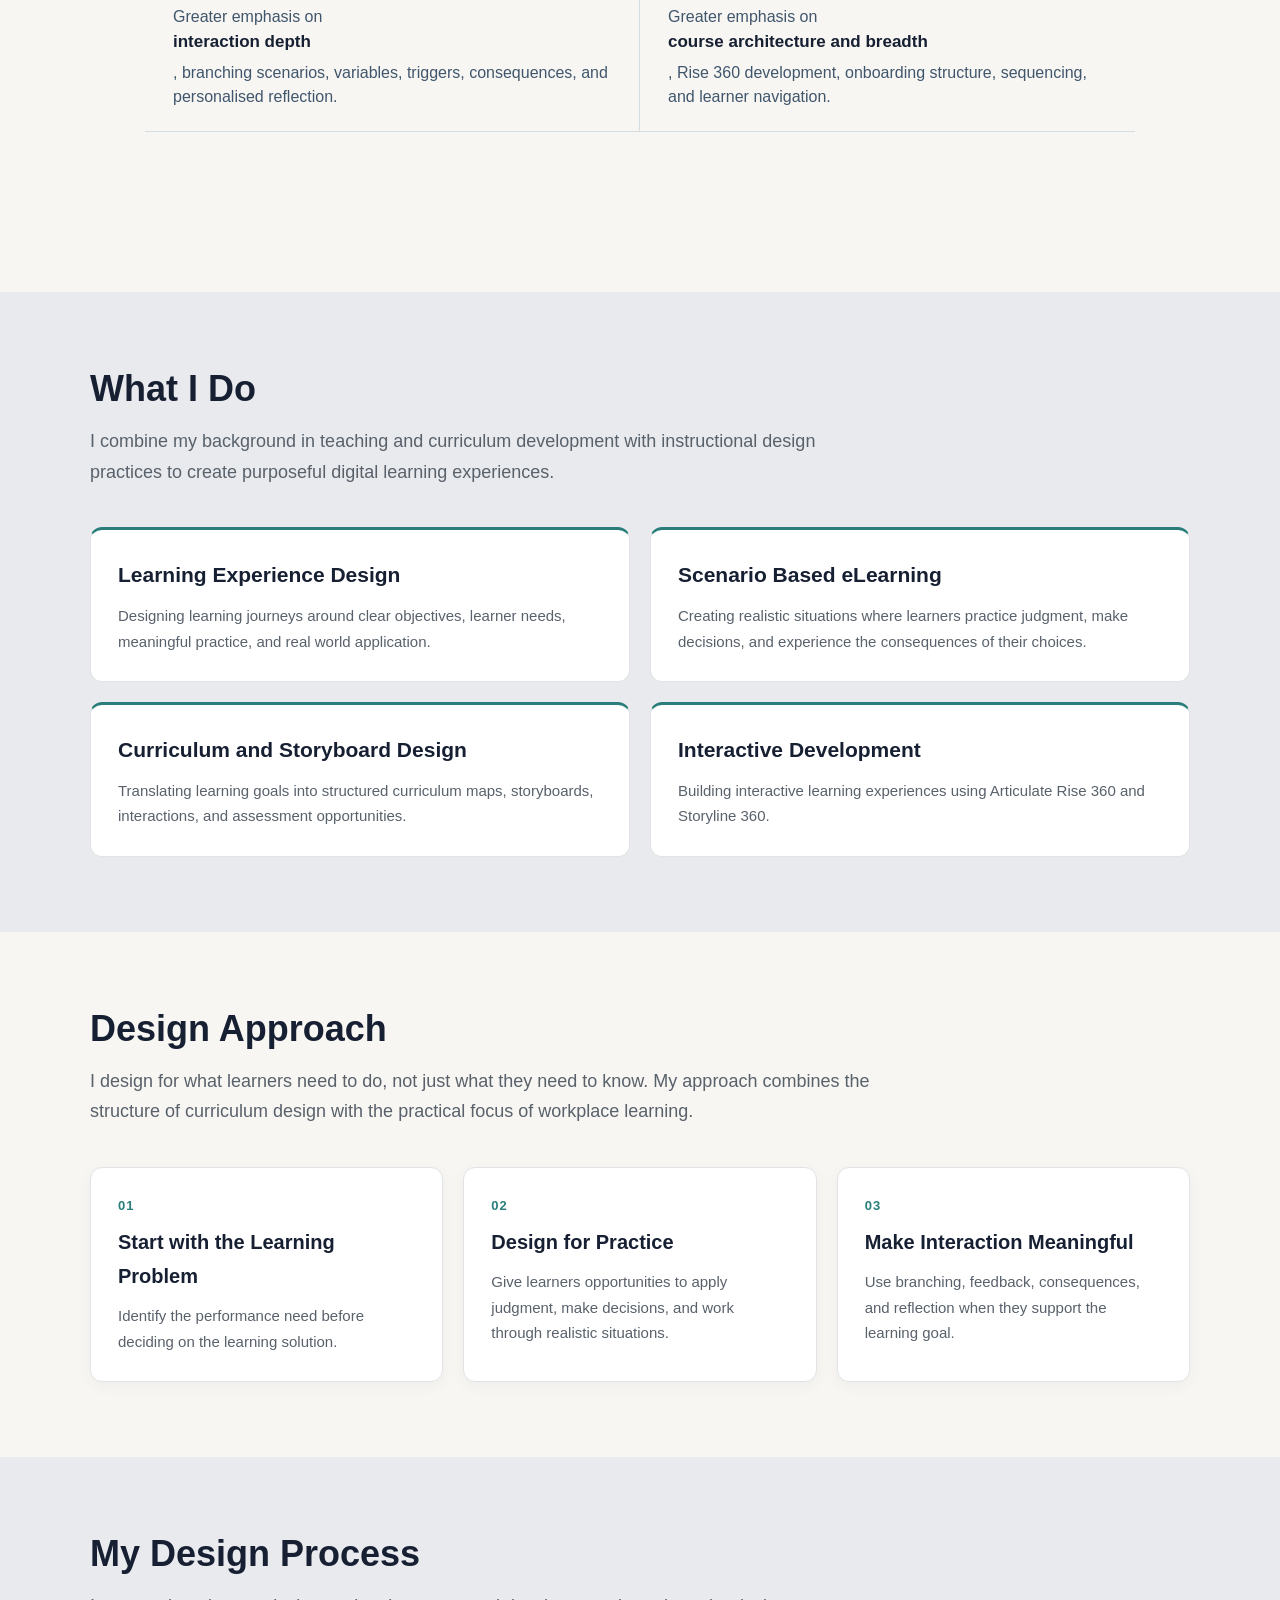
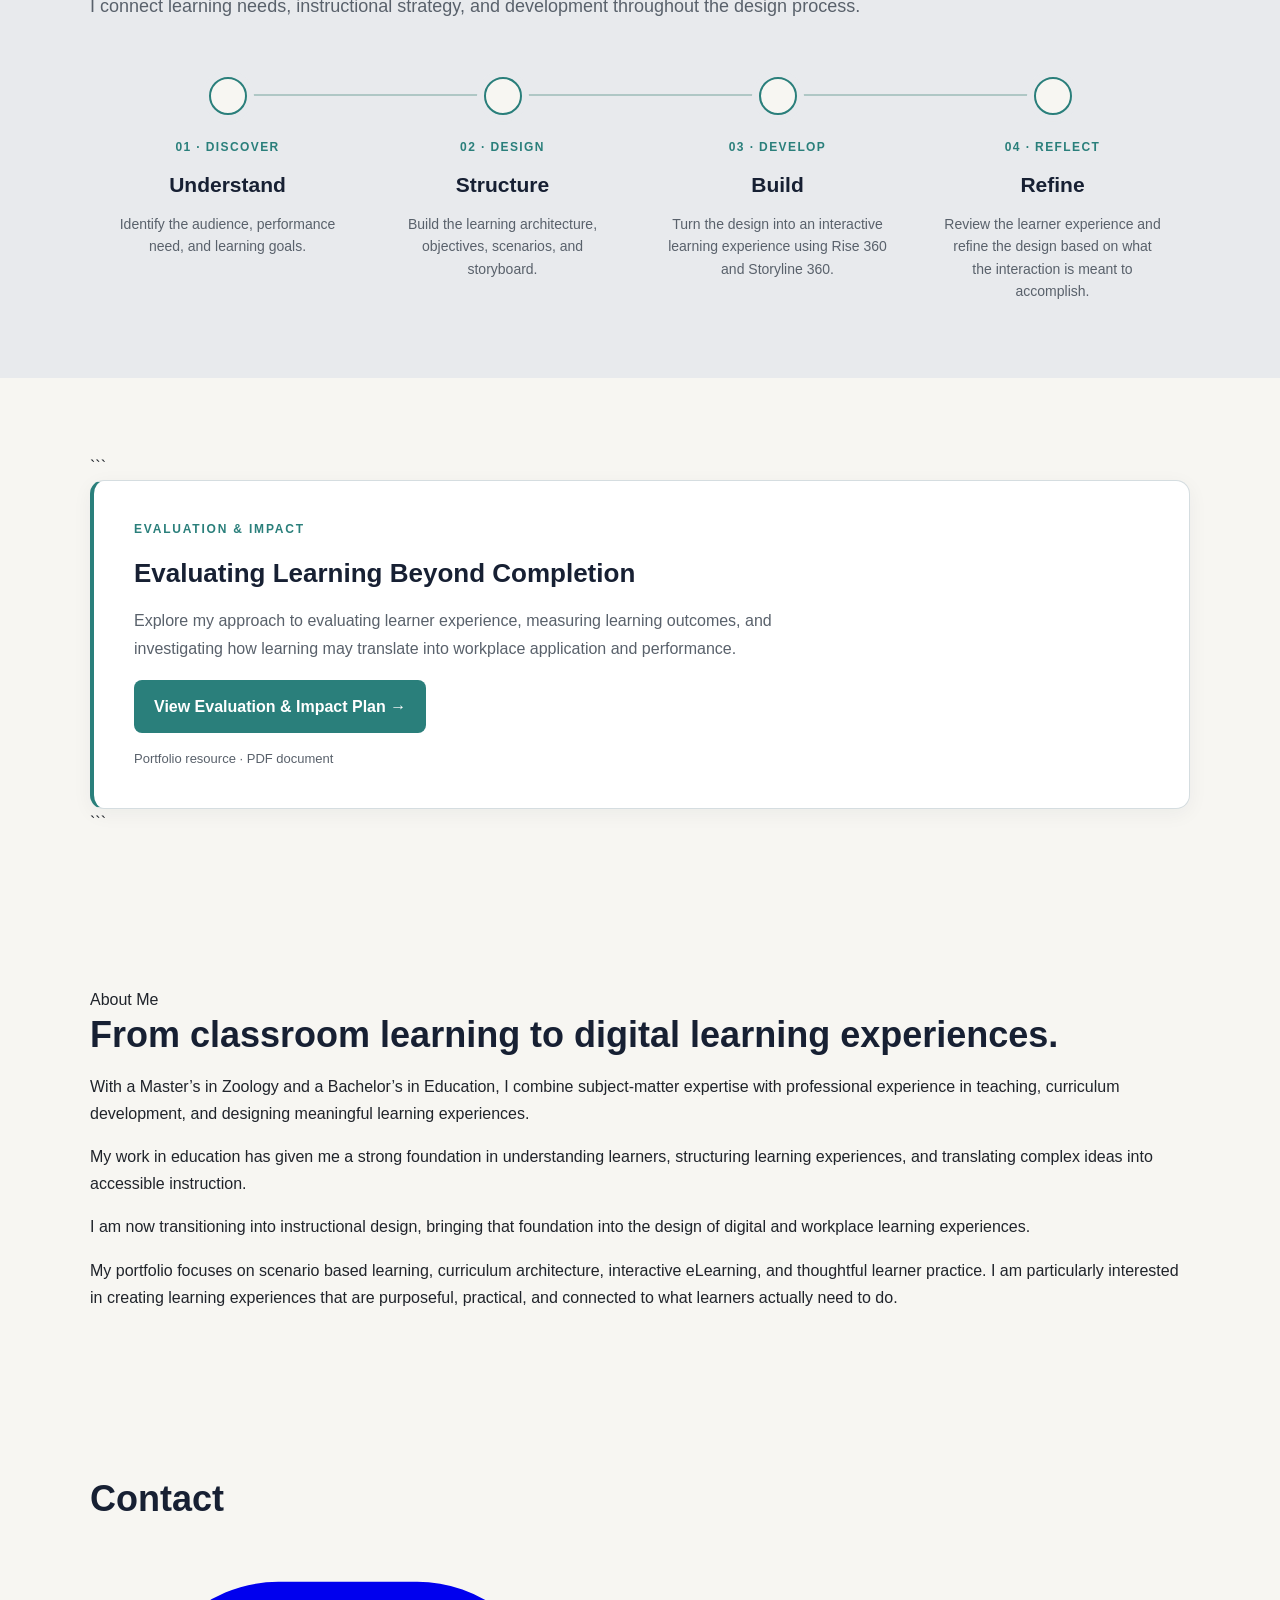
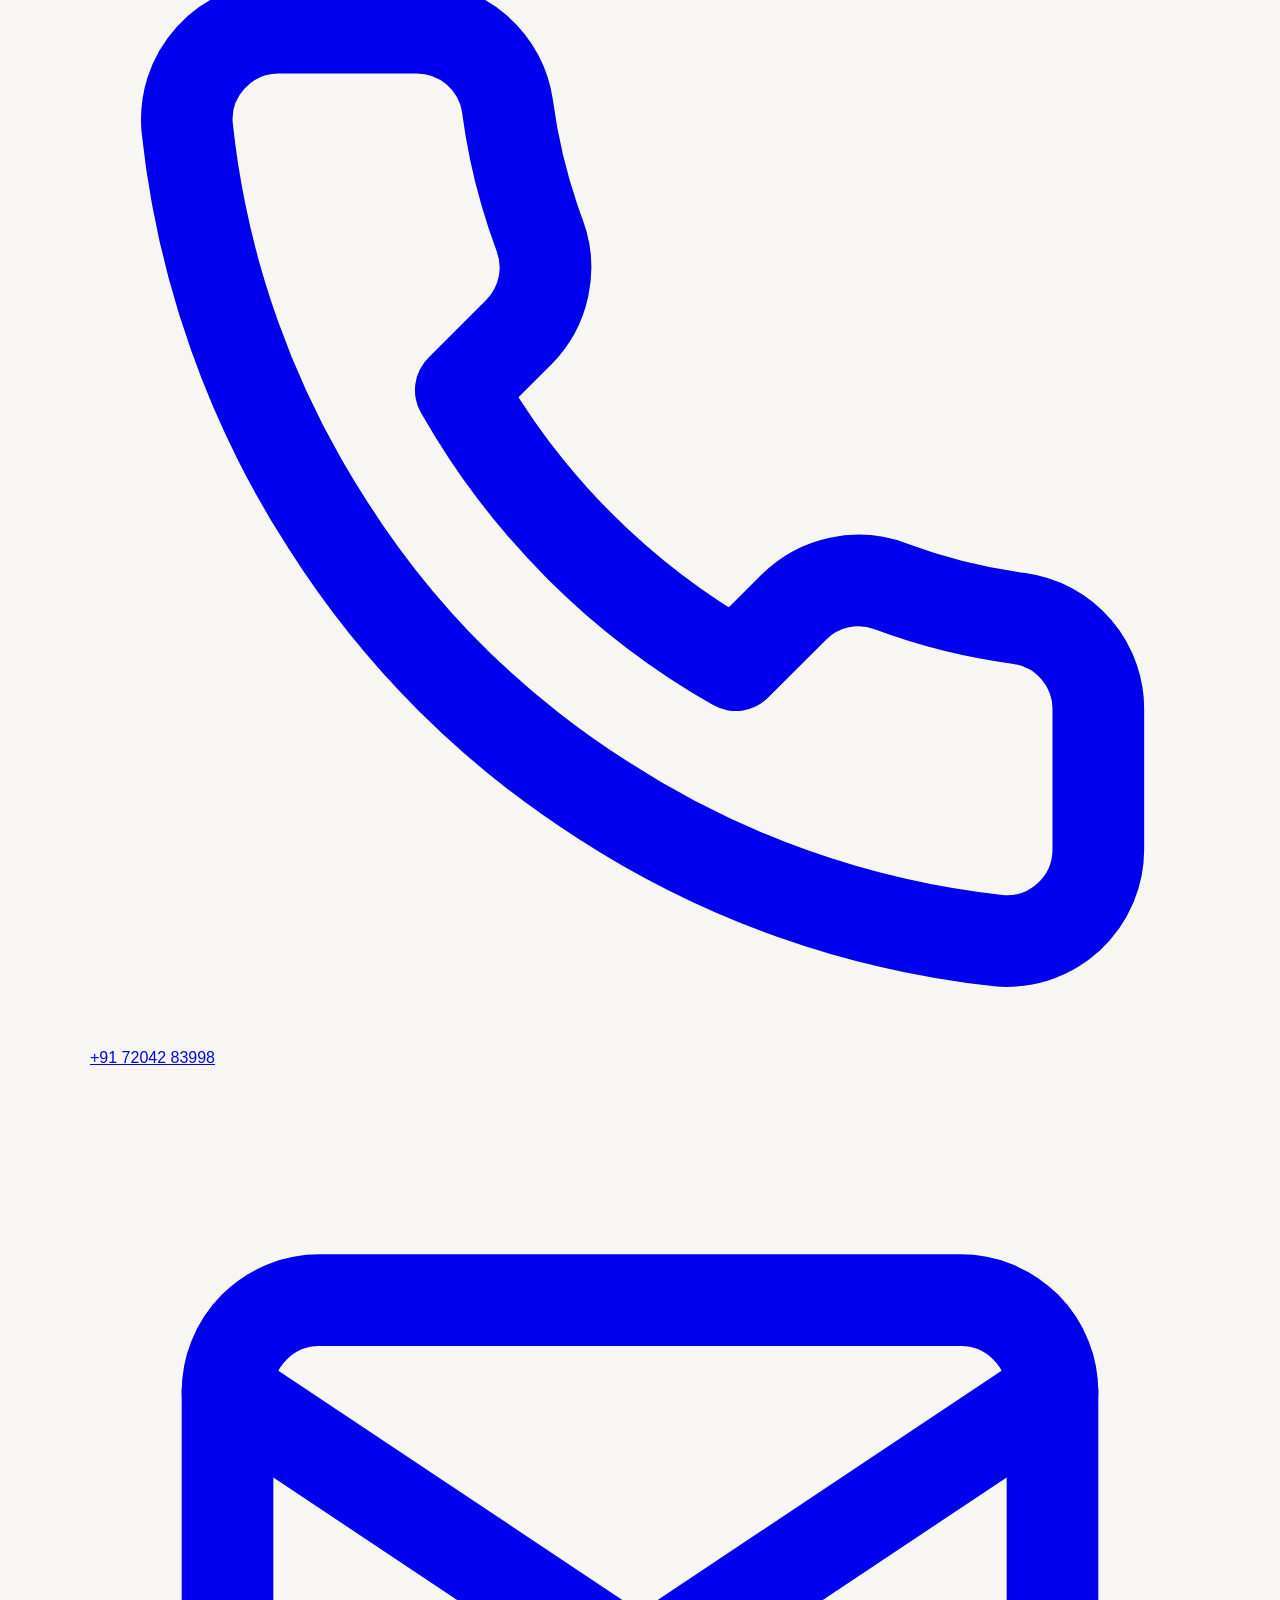
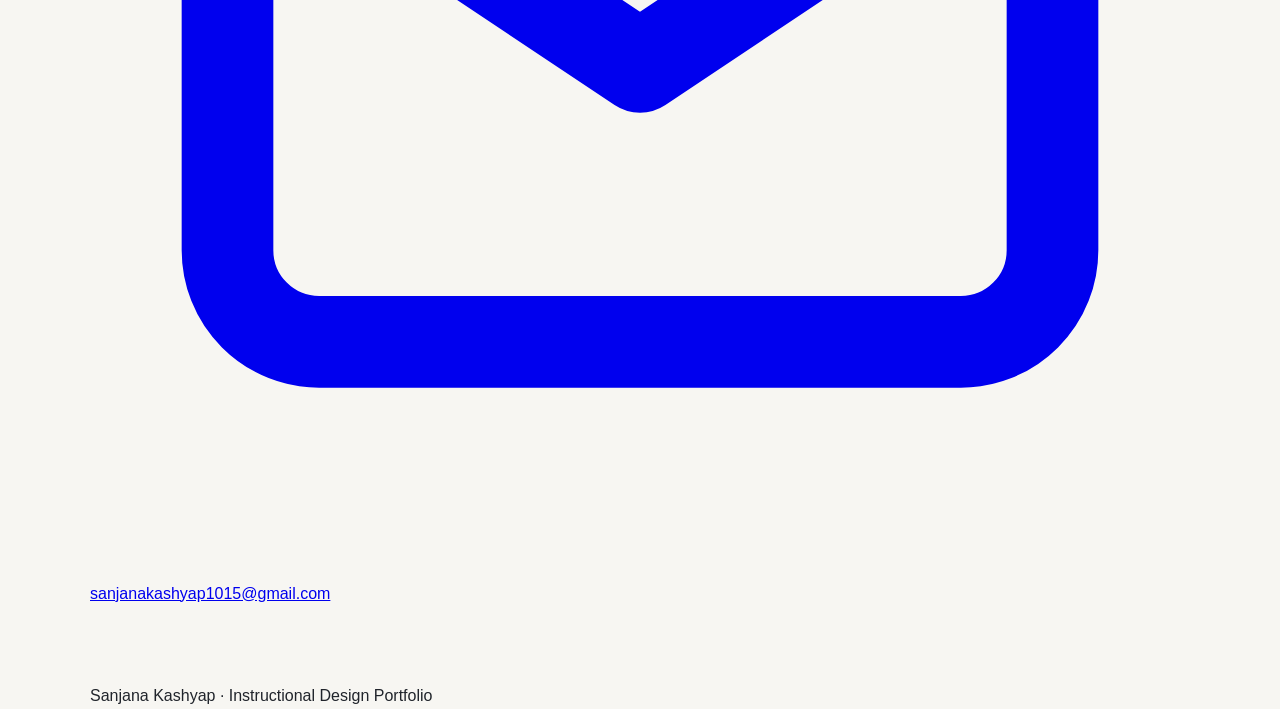
==== commit deb70a49: "Update index.html" ====
--- a/portfolio/index.html
+++ b/portfolio/index.html
@@ -670,7 +670,61 @@
       font-size: 14px;
       line-height: 1.6;
     }
-
+    /* =========================================================
+EVALUATION & IMPACT
+========================================================= */
+
+.evaluation-section {
+background: #F7F6F2;
+}
+
+.evaluation-card {
+display: grid;
+grid-template-columns: 1fr auto;
+align-items: center;
+gap: 35px;
+padding: 38px 40px;
+background: #FFFFFF;
+border: 1px solid #D5DDE0;
+border-left: 4px solid #2A7F7B;
+border-radius: 14px;
+box-shadow: 0 5px 20px rgba(23, 32, 51, 0.05);
+}
+
+.evaluation-label {
+color: #2A7F7B;
+font-size: 12px;
+font-weight: bold;
+letter-spacing: 1.8px;
+text-transform: uppercase;
+margin-bottom: 12px;
+}
+
+.evaluation-card h3 {
+margin: 0 0 12px;
+color: #172033;
+font-size: 26px;
+}
+
+.evaluation-card p {
+max-width: 720px;
+margin: 0 0 18px;
+color: #59616B;
+font-size: 16px;
+}
+
+.evaluation-meta {
+color: #59616B;
+font-size: 13px;
+margin-top: 15px;
+}
+
+@media (max-width: 800px) {
+.evaluation-card {
+grid-template-columns: 1fr;
+padding: 28px;
+gap: 20px;
+}
 
     /* =========================================================
        ABOUT
@@ -1767,6 +1821,55 @@
     </div>
 
   </section>
+  <!-- =========================================================
+     EVALUATION & IMPACT
+     ========================================================= -->
+
+<section class="evaluation-section" id="evaluation">
+
+  <div class="container">
+
+```
+<div class="evaluation-card">
+
+  <div>
+
+    <div class="evaluation-label">
+      Evaluation & Impact
+    </div>
+
+    <h3>
+      Evaluating Learning Beyond Completion
+    </h3>
+
+    <p>
+      Explore my approach to evaluating learner experience,
+      measuring learning outcomes, and investigating how learning
+      may translate into workplace application and performance.
+    </p>
+
+    <a
+      class="button"
+      href="documents/Portfolio%20Evaluation%20and%20Impact%20Plan.pdf"
+      target="_blank"
+      rel="noopener noreferrer"
+    >
+      View Evaluation & Impact Plan →
+    </a>
+
+    <div class="evaluation-meta">
+      Portfolio resource · PDF document
+    </div>
+
+  </div>
+
+</div>
+```
+
+  </div>
+
+</section>
+
 
 
   <!-- =========================================================
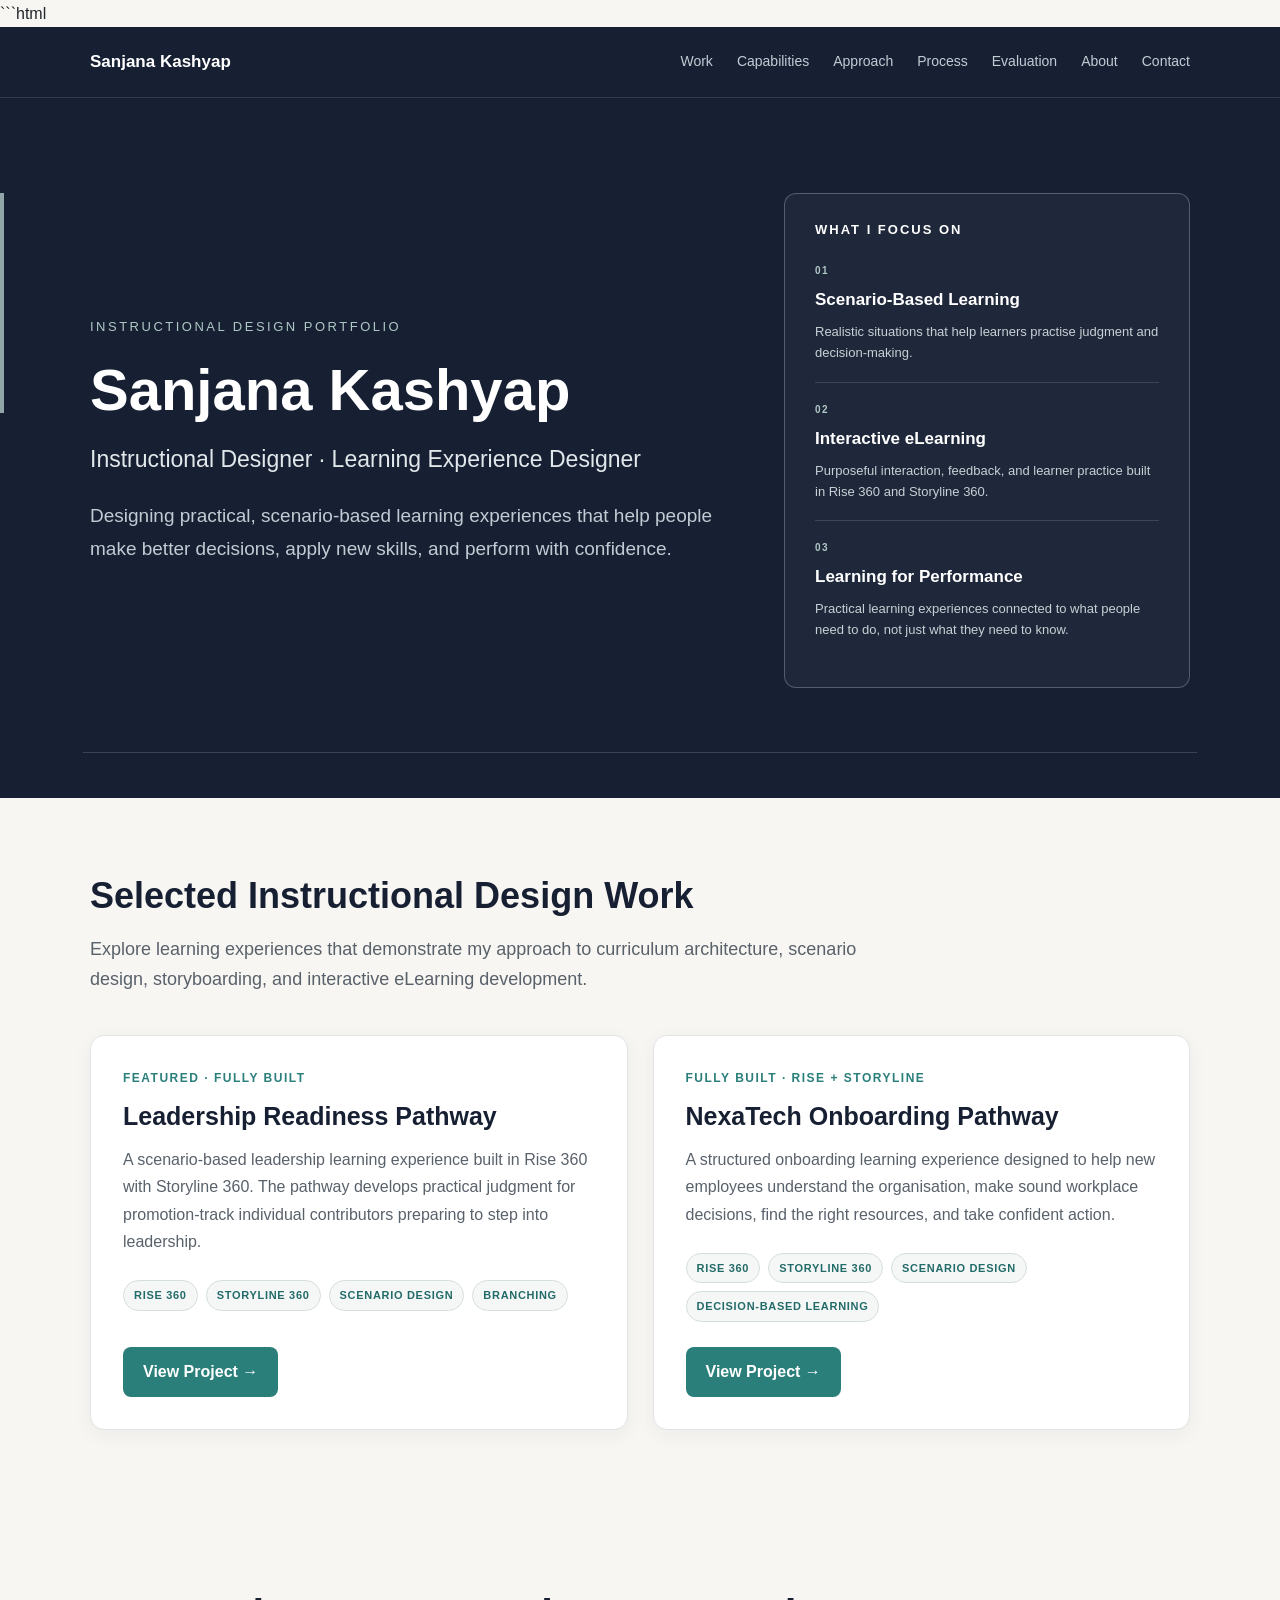
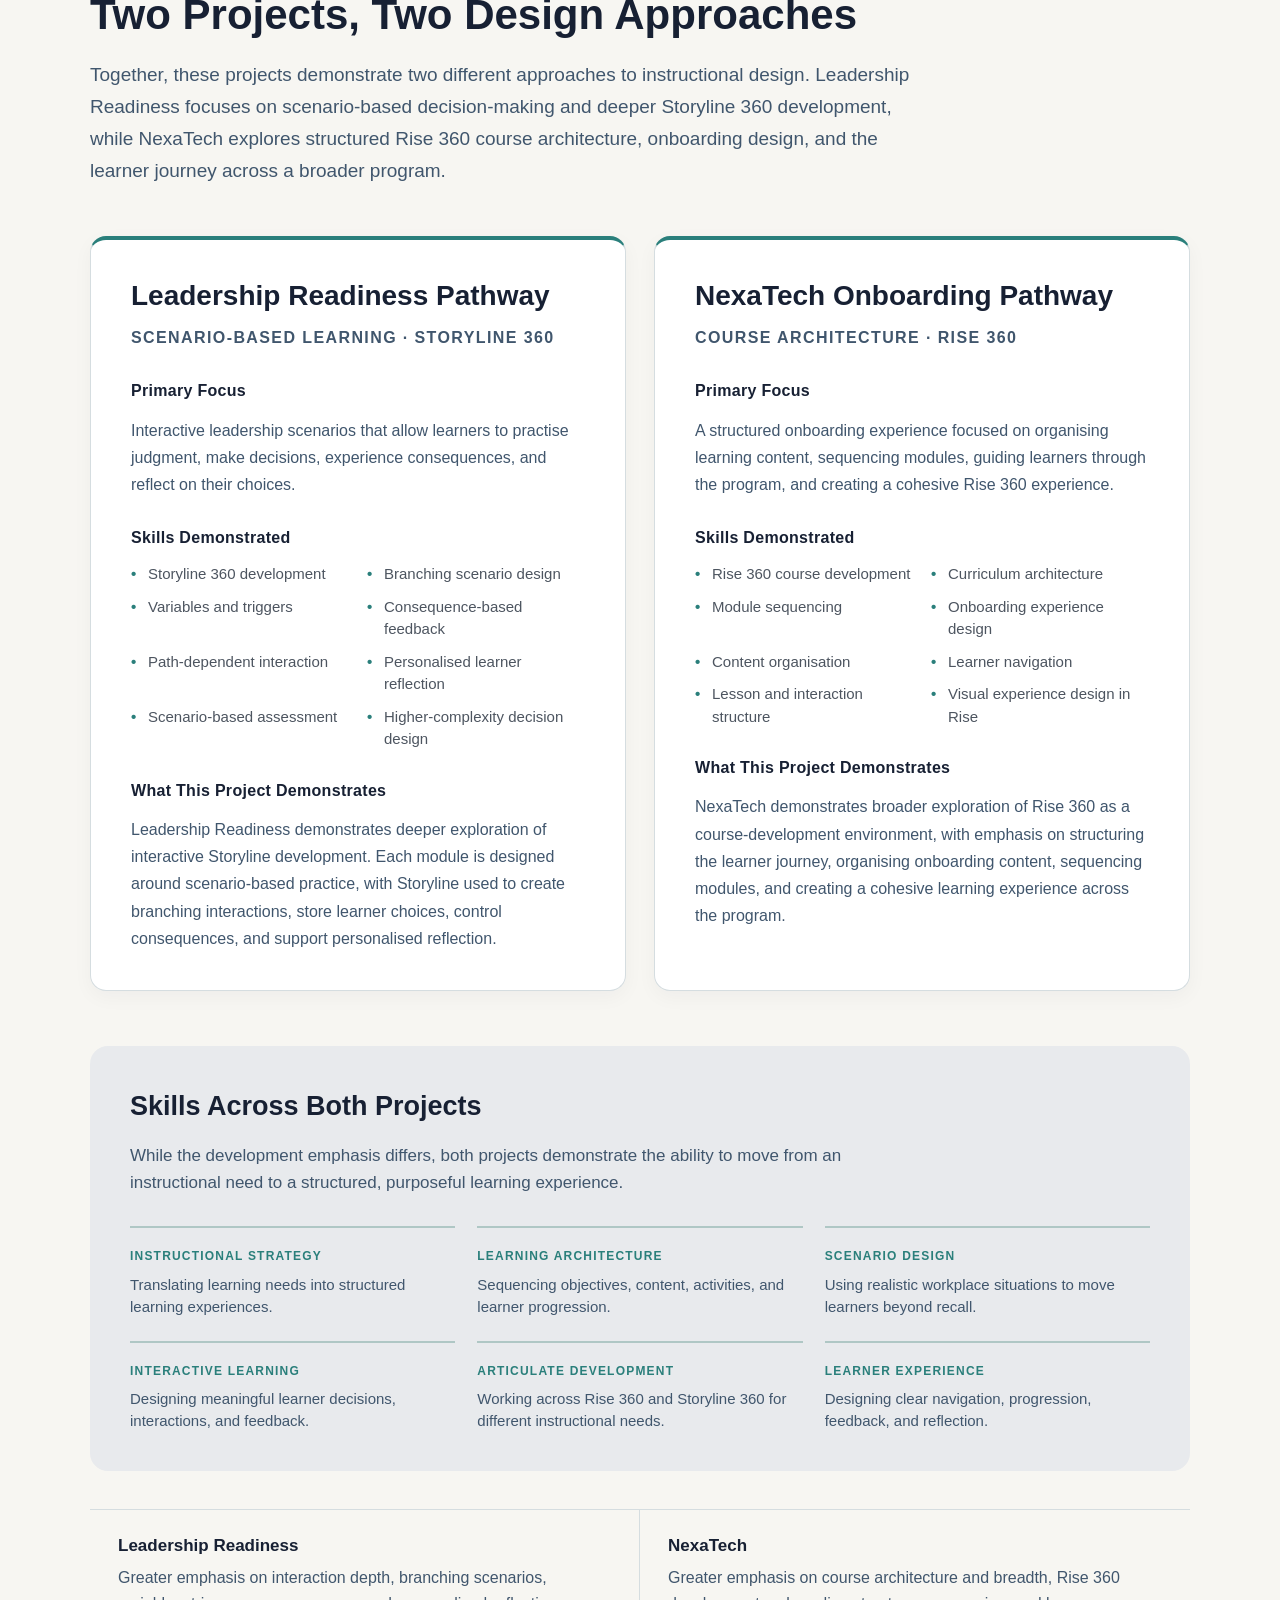
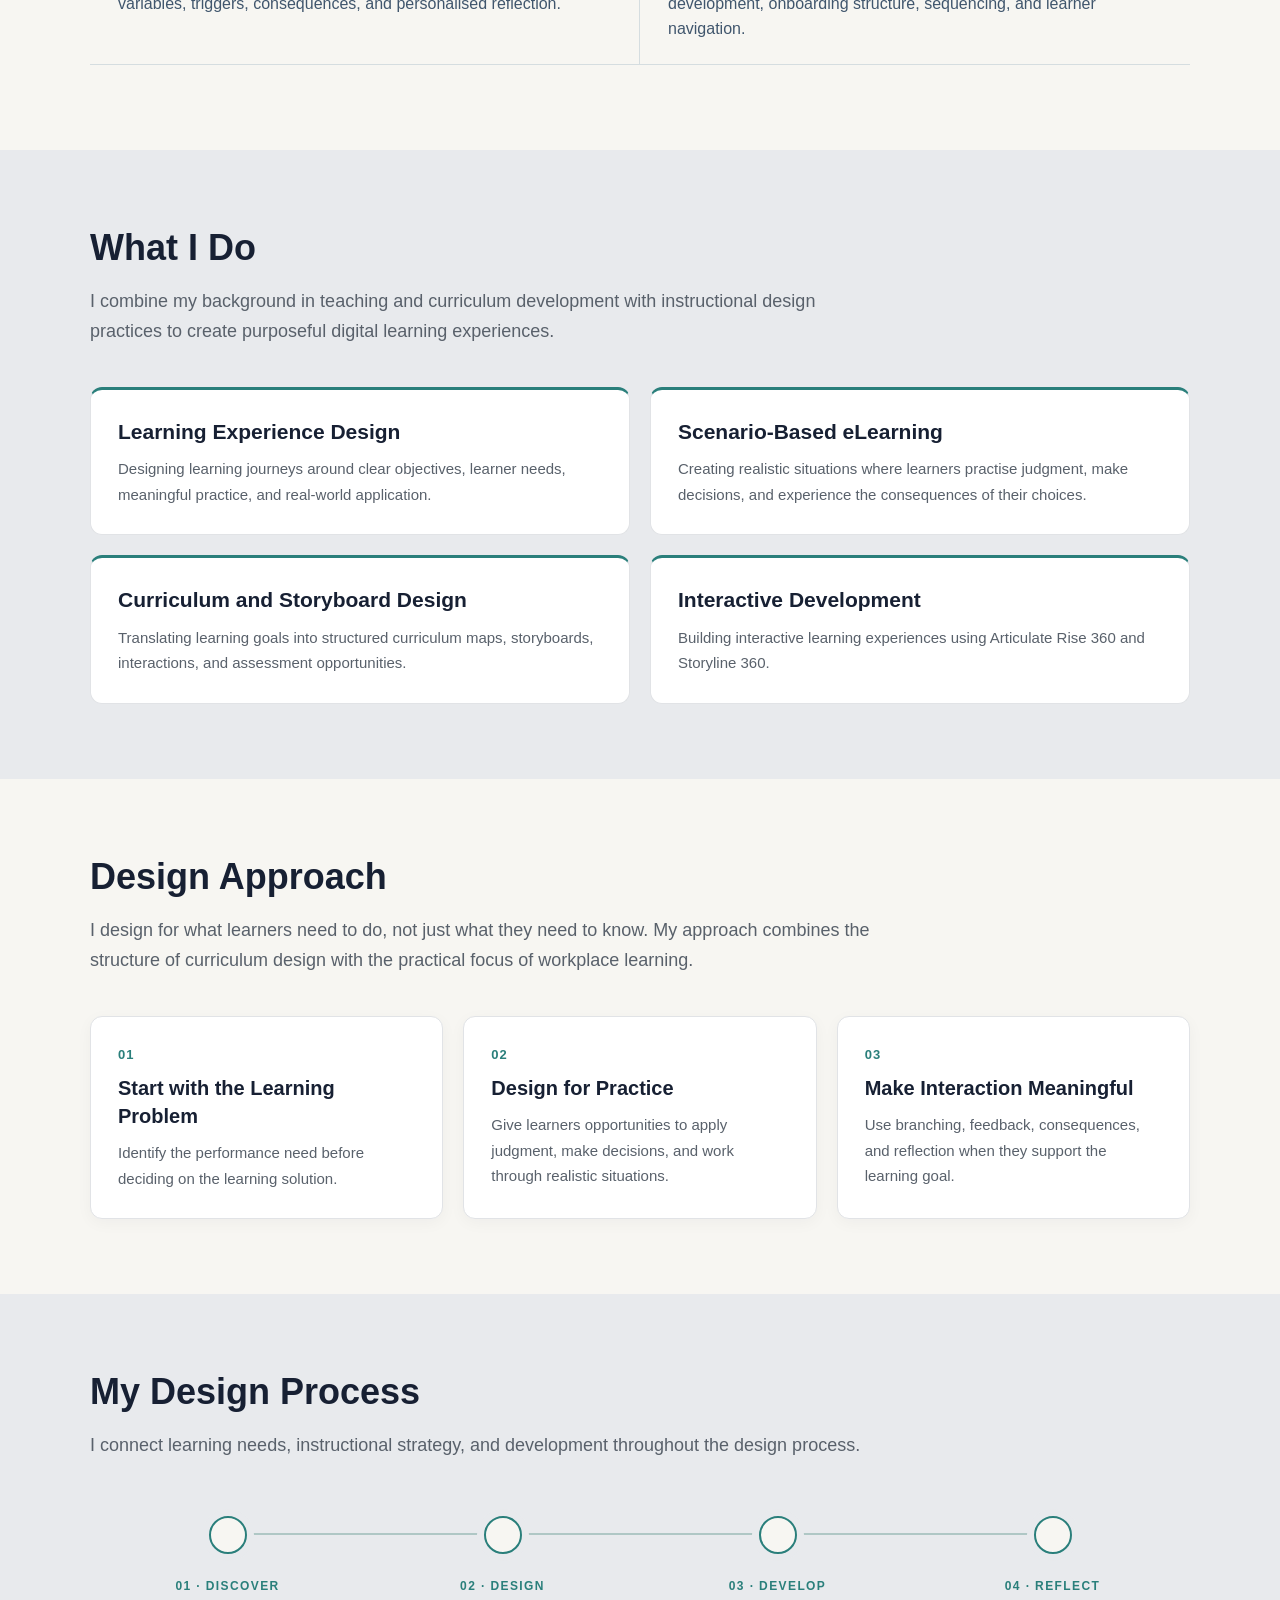
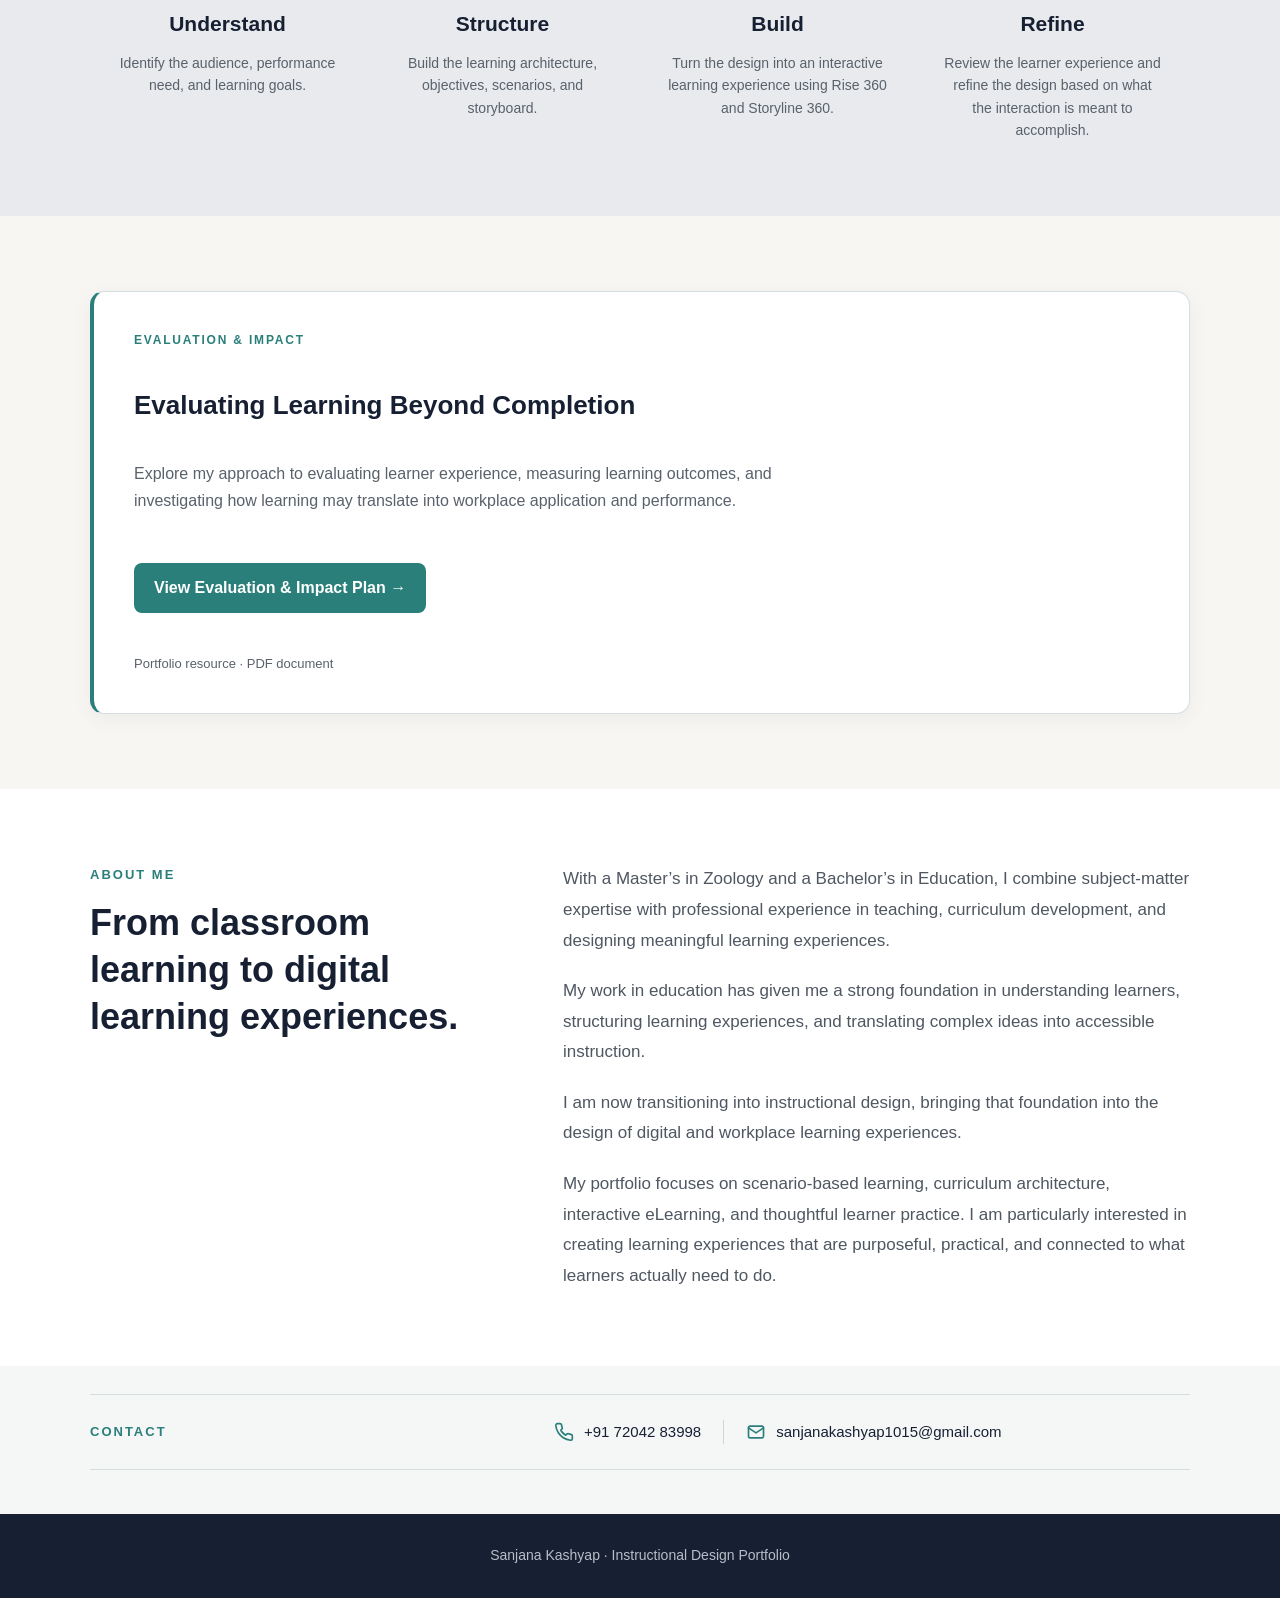
==== commit 32c83ce1: "Update index.html" ====
--- a/portfolio/index.html
+++ b/portfolio/index.html
@@ -1,9 +1,5 @@
+```html
 <!DOCTYPE html>
-
-<html lang="en">
-<head>
-  <meta c<!DOCTYPE html>
-
 <html lang="en">
 <head>
   <meta charset="UTF-8">
@@ -11,7 +7,15 @@
 
   <title>Sanjana Kashyap | Instructional Design Portfolio</title>
 
+  <meta
+    name="description"
+    content="Explore Sanjana Kashyap's instructional design portfolio, featuring scenario-based learning, leadership development, onboarding, and interactive eLearning."
+  >
+
   <style>
+    /* =========================================================
+       GLOBAL STYLES
+       ========================================================= */
 
     * {
       box-sizing: border-box;
@@ -21,6 +25,7 @@
       margin: 0;
       padding: 0;
       scroll-behavior: smooth;
+      scroll-padding-top: 24px;
     }
 
     body {
@@ -41,6 +46,14 @@
       margin: 0 auto;
     }
 
+    a {
+      color: inherit;
+    }
+
+    a:focus-visible {
+      outline: 3px solid #AFC7C5;
+      outline-offset: 4px;
+    }
 
     /* =========================================================
        NAVIGATION
@@ -48,7 +61,7 @@
 
     .site-nav {
       background: #172033;
-      border-bottom: 1px solid rgba(255,255,255,0.12);
+      border-bottom: 1px solid rgba(255, 255, 255, 0.12);
       position: relative;
       z-index: 10;
     }
@@ -58,31 +71,34 @@
       display: flex;
       align-items: center;
       justify-content: space-between;
+      gap: 24px;
     }
 
     .nav-brand {
-      color: white;
+      color: #FFFFFF;
       text-decoration: none;
       font-size: 17px;
       font-weight: bold;
+      white-space: nowrap;
     }
 
     .nav-links {
       display: flex;
-      gap: 28px;
+      align-items: center;
+      flex-wrap: wrap;
+      gap: 24px;
     }
 
     .nav-links a {
       color: #C2CBD4;
       text-decoration: none;
       font-size: 14px;
-      transition: 0.2s ease;
+      transition: color 0.2s ease;
     }
 
     .nav-links a:hover {
-      color: white;
-    }
-
+      color: #FFFFFF;
+    }
 
     /* =========================================================
        HERO
@@ -90,7 +106,7 @@
 
     .hero {
       background: #172033;
-      color: white;
+      color: #FFFFFF;
       padding: 95px 0 110px;
       position: relative;
       overflow: hidden;
@@ -110,8 +126,8 @@
     .hero::after {
       content: "";
       position: absolute;
-      left: 75px;
-      right: 75px;
+      left: 6.5%;
+      right: 6.5%;
       bottom: 45px;
       height: 1px;
       background: rgba(175, 199, 197, 0.22);
@@ -120,18 +136,51 @@
     .hero-layout {
       display: grid;
       grid-template-columns: 1.2fr 0.8fr;
-      gap: 70px;
+      gap: 60px;
       align-items: center;
     }
 
+    .eyebrow {
+      margin-bottom: 20px;
+      color: #AFC7C5;
+      font-size: 13px;
+      text-transform: uppercase;
+      letter-spacing: 2.5px;
+    }
+
+    h1 {
+      max-width: 850px;
+      margin: 0 0 20px;
+      font-size: 58px;
+      line-height: 1.1;
+      overflow-wrap: anywhere;
+    }
+
+    .hero-title {
+      max-width: 760px;
+      margin: 0 0 24px;
+      color: #E1E7EA;
+      font-size: 23px;
+      line-height: 1.5;
+    }
+
+    .hero-description {
+      max-width: 780px;
+      margin: 0;
+      color: #C2CBD4;
+      font-size: 19px;
+      line-height: 1.7;
+    }
+
     .hero-visual {
-      padding-left: 20px;
+      min-width: 0;
+      padding-left: 10px;
     }
 
     .focus-panel {
+      padding: 28px 30px;
       border: 1px solid rgba(175, 199, 197, 0.35);
       border-radius: 12px;
-      padding: 28px 30px;
       background: rgba(255, 255, 255, 0.035);
     }
 
@@ -150,8 +199,8 @@
     }
 
     .focus-item:first-of-type {
+      padding-top: 0;
       border-top: none;
-      padding-top: 0;
     }
 
     .focus-number {
@@ -174,41 +223,11 @@
       margin: 0;
       color: #C7D0D5;
       font-size: 13px;
-      line-height: 1.55;
-    }
-
-    .eyebrow {
-      font-size: 13px;
-      text-transform: uppercase;
-      letter-spacing: 2.5px;
-      color: #AFC7C5;
-      margin-bottom: 20px;
-    }
-
-    h1 {
-      font-size: 58px;
-      line-height: 1.05;
-      margin: 0 0 20px;
-      max-width: 850px;
-    }
-
-    .hero-title {
-      font-size: 23px;
-      color: #E1E7EA;
-      margin: 0 0 24px;
-      max-width: 760px;
-    }
-
-    .hero-description {
-      font-size: 19px;
-      color: #C2CBD4;
-      max-width: 780px;
-      margin: 0;
-    }
-
+      line-height: 1.6;
+    }
 
     /* =========================================================
-       SECTIONS
+       GENERAL SECTIONS
        ========================================================= */
 
     section {
@@ -216,69 +235,67 @@
     }
 
     h2 {
+      margin: 0 0 16px;
+      color: #172033;
       font-size: 36px;
-      line-height: 1.2;
-      color: #172033;
-      margin: 0 0 16px;
+      line-height: 1.25;
     }
 
     .section-intro {
       max-width: 780px;
+      margin: 0 0 40px;
+      color: #59616B;
       font-size: 18px;
-      color: #59616B;
-      margin: 0 0 40px;
-    }
-
+      line-height: 1.7;
+    }
 
     /* =========================================================
-       PROJECTS
+       PROJECT CARDS
        ========================================================= */
 
     .projects {
       display: grid;
-      grid-template-columns: repeat(2, 1fr);
+      grid-template-columns: repeat(2, minmax(0, 1fr));
       gap: 25px;
     }
 
     .project-card {
-      background: white;
+      min-width: 0;
+      display: flex;
+      flex-direction: column;
+      padding: 32px;
+      background: #FFFFFF;
       border: 1px solid #E1E3E6;
       border-radius: 14px;
-      padding: 32px;
       box-shadow: 0 5px 20px rgba(23, 32, 51, 0.05);
-      transition: 0.2s ease;
-      display: flex;
-      flex-direction: column;
+      transition: transform 0.2s ease, box-shadow 0.2s ease;
     }
 
     .project-card:hover {
       transform: translateY(-4px);
-      box-shadow: 0 10px 28px rgba(23, 32, 51, 0.10);
+      box-shadow: 0 10px 28px rgba(23, 32, 51, 0.1);
     }
 
     .project-label {
+      margin-bottom: 12px;
+      color: #2A7F7B;
       font-size: 12px;
+      font-weight: bold;
       text-transform: uppercase;
       letter-spacing: 1.5px;
-      color: #2A7F7B;
-      font-weight: bold;
-      margin-bottom: 12px;
     }
 
     .project-card h3 {
+      margin: 0 0 12px;
       color: #172033;
       font-size: 25px;
-      margin: 0 0 12px;
+      line-height: 1.35;
     }
 
     .project-card p {
+      margin: 0 0 25px;
       color: #59616B;
       font-size: 16px;
-      margin: 0 0 25px;
-    }
-
-    .project-card .button {
-      margin-top: auto;
     }
 
     .project-tags {
@@ -291,31 +308,34 @@
     .project-tag {
       display: inline-block;
       padding: 5px 10px;
+      color: #236B68;
+      background: #F5F7F7;
       border: 1px solid #D5DEDE;
       border-radius: 20px;
-      color: #236B68;
-      background: #F5F7F7;
       font-size: 11px;
       font-weight: bold;
       letter-spacing: 0.7px;
       text-transform: uppercase;
     }
 
-
     /* =========================================================
-       BUTTON
+       BUTTONS
        ========================================================= */
 
     .button {
       display: inline-block;
       width: fit-content;
+      max-width: 100%;
+      margin-top: auto;
       padding: 13px 20px;
+      color: #FFFFFF;
       background: #2A7F7B;
-      color: white;
+      border: none;
+      border-radius: 8px;
       text-decoration: none;
-      border-radius: 8px;
       font-weight: bold;
-      transition: 0.2s ease;
+      line-height: 1.5;
+      transition: background 0.2s ease, transform 0.2s ease;
     }
 
     .button:hover {
@@ -323,31 +343,13 @@
       transform: translateY(-1px);
     }
 
-
     /* =========================================================
-       STATUS
+       PROJECT COMPARISON
        ========================================================= */
 
-    .status {
-      display: inline-block;
-      width: fit-content;
-      margin-top: auto;
-      padding: 6px 12px;
-      border-radius: 20px;
-      background: #E8F1F0;
-      color: #236B68;
-      font-size: 13px;
-      font-weight: bold;
-    }
-
-
-    /* =========================================================
-       TWO PROJECTS — TWO DESIGN APPROACHES
-       ========================================================= */
-
     .project-comparison {
+      padding: 85px 0;
       background: #F7F6F2;
-      padding: 85px 0;
     }
 
     .project-comparison h2 {
@@ -374,12 +376,11 @@
 
     .comparison-card {
       min-width: 0;
-      width: 100%;
+      padding: 38px 40px;
       background: #FFFFFF;
       border: 1px solid #D5DDE0;
       border-top: 4px solid #2A7F7B;
       border-radius: 16px;
-      padding: 38px 40px;
       box-shadow: 0 6px 20px rgba(23, 32, 51, 0.04);
     }
 
@@ -387,7 +388,7 @@
       margin: 0 0 10px;
       color: #172033;
       font-size: 28px;
-      line-height: 1.25;
+      line-height: 1.3;
     }
 
     .comparison-focus {
@@ -409,8 +410,8 @@
     .comparison-card p {
       margin: 0;
       color: #40566D;
-      font-size: 17px;
-      line-height: 1.65;
+      font-size: 16px;
+      line-height: 1.7;
     }
 
     .comparison-skills {
@@ -438,7 +439,6 @@
       font-weight: bold;
     }
 
-
     /* =========================================================
        SHARED SKILLS
        ========================================================= */
@@ -490,7 +490,6 @@
       line-height: 1.5;
     }
 
-
     /* =========================================================
        DIRECT COMPARISON
        ========================================================= */
@@ -510,7 +509,7 @@
       padding: 22px 28px;
       color: #40566D;
       font-size: 16px;
-      line-height: 1.5;
+      line-height: 1.6;
     }
 
     .comparison-summary-cell:first-child {
@@ -524,7 +523,6 @@
       font-size: 17px;
     }
 
-
     /* =========================================================
        CAPABILITIES
        ========================================================= */
@@ -535,30 +533,30 @@
 
     .capability-grid {
       display: grid;
-      grid-template-columns: repeat(2, 1fr);
+      grid-template-columns: repeat(2, minmax(0, 1fr));
       gap: 20px;
     }
 
     .capability-card {
-      background: white;
+      padding: 27px;
+      background: #FFFFFF;
       border: 1px solid #E1E3E6;
+      border-top: 3px solid #2A7F7B;
       border-radius: 12px;
-      padding: 27px;
-      border-top: 3px solid #2A7F7B;
     }
 
     .capability-card h3 {
+      margin: 0 0 10px;
       color: #172033;
       font-size: 21px;
-      margin: 0 0 10px;
+      line-height: 1.4;
     }
 
     .capability-card p {
+      margin: 0;
       color: #59616B;
-      margin: 0;
       font-size: 15px;
     }
-
 
     /* =========================================================
        DESIGN APPROACH
@@ -566,37 +564,37 @@
 
     .approach-grid {
       display: grid;
-      grid-template-columns: repeat(3, 1fr);
+      grid-template-columns: repeat(3, minmax(0, 1fr));
       gap: 20px;
     }
 
     .approach-card {
-      background: white;
+      padding: 27px;
+      background: #FFFFFF;
       border: 1px solid #E1E3E6;
       border-radius: 12px;
-      padding: 27px;
       box-shadow: 0 4px 16px rgba(23, 32, 51, 0.04);
     }
 
     .approach-number {
+      color: #2A7F7B;
       font-size: 13px;
-      color: #2A7F7B;
       font-weight: bold;
       letter-spacing: 1px;
     }
 
     .approach-card h3 {
+      margin: 8px 0 10px;
       color: #172033;
       font-size: 20px;
-      margin: 8px 0 10px;
+      line-height: 1.4;
     }
 
     .approach-card p {
+      margin: 0;
       color: #59616B;
-      margin: 0;
       font-size: 15px;
     }
-
 
     /* =========================================================
        DESIGN PROCESS
@@ -607,11 +605,11 @@
     }
 
     .process-grid {
+      position: relative;
       display: grid;
       grid-template-columns: repeat(4, minmax(0, 1fr));
       gap: 0;
       margin-top: 55px;
-      position: relative;
     }
 
     .process-grid::before {
@@ -628,10 +626,8 @@
     .process-step {
       position: relative;
       z-index: 1;
+      padding: 0 20px;
       background: transparent;
-      padding: 0 28px;
-      border: none;
-      border-radius: 0;
       text-align: center;
     }
 
@@ -649,11 +645,11 @@
 
     .process-step strong {
       display: block;
+      margin-bottom: 10px;
       color: #2A7F7B;
       font-size: 12px;
       font-weight: bold;
       letter-spacing: 1.4px;
-      margin-bottom: 10px;
     }
 
     .process-step h3 {
@@ -664,128 +660,146 @@
     }
 
     .process-step p {
+      max-width: 220px;
       margin: 0 auto;
-      max-width: 220px;
       color: #59616B;
       font-size: 14px;
       line-height: 1.6;
     }
+
     /* =========================================================
-EVALUATION & IMPACT
-========================================================= */
-
-.evaluation-section {
-background: #F7F6F2;
-}
-
-.evaluation-card {
-display: grid;
-grid-template-columns: 1fr auto;
-align-items: center;
-gap: 35px;
-padding: 38px 40px;
-background: #FFFFFF;
-border: 1px solid #D5DDE0;
-border-left: 4px solid #2A7F7B;
-border-radius: 14px;
-box-shadow: 0 5px 20px rgba(23, 32, 51, 0.05);
-}
-
-.evaluation-label {
-color: #2A7F7B;
-font-size: 12px;
-font-weight: bold;
-letter-spacing: 1.8px;
-text-transform: uppercase;
-margin-bottom: 12px;
-}
-
-.evaluation-card h3 {
-margin: 0 0 12px;
-color: #172033;
-font-size: 26px;
-}
-
-.evaluation-card p {
-max-width: 720px;
-margin: 0 0 18px;
-color: #59616B;
-font-size: 16px;
-}
-
-.evaluation-meta {
-color: #59616B;
-font-size: 13px;
-margin-top: 15px;
-}
-
-@media (max-width: 800px) {
-.evaluation-card {
-grid-template-columns: 1fr;
-padding: 28px;
-gap: 20px;
-}
+       EVALUATION & IMPACT
+       ========================================================= */
+
+    .evaluation-section {
+      background: #F7F6F2;
+    }
+
+    .evaluation-card {
+      display: grid;
+      grid-template-columns: minmax(0, 1fr);
+      align-items: center;
+      gap: 25px;
+      padding: 38px 40px;
+      background: #FFFFFF;
+      border: 1px solid #D5DDE0;
+      border-left: 4px solid #2A7F7B;
+      border-radius: 14px;
+      box-shadow: 0 5px 20px rgba(23, 32, 51, 0.05);
+    }
+
+    .evaluation-label {
+      margin-bottom: 12px;
+      color: #2A7F7B;
+      font-size: 12px;
+      font-weight: bold;
+      letter-spacing: 1.8px;
+      text-transform: uppercase;
+    }
+
+    .evaluation-card h3 {
+      margin: 0 0 12px;
+      color: #172033;
+      font-size: 26px;
+      line-height: 1.35;
+    }
+
+    .evaluation-card p {
+      max-width: 720px;
+      margin: 0 0 24px;
+      color: #59616B;
+      font-size: 16px;
+    }
+
+    .evaluation-card .button {
+      margin-top: 0;
+    }
+
+    .evaluation-meta {
+      margin-top: 15px;
+      color: #59616B;
+      font-size: 13px;
+    }
 
     /* =========================================================
        ABOUT
        ========================================================= */
 
+    .about {
+      background: #FFFFFF;
+    }
+
     .about-grid {
       display: grid;
-      grid-template-columns: 1fr 1.5fr;
+      grid-template-columns: minmax(0, 1fr) minmax(0, 1.5fr);
       gap: 55px;
       align-items: start;
     }
 
     .about-label {
+      margin-bottom: 14px;
+      color: #2A7F7B;
       font-size: 13px;
+      font-weight: bold;
       text-transform: uppercase;
       letter-spacing: 2px;
-      color: #2A7F7B;
-      font-weight: bold;
+    }
+
+    .about-grid h2 {
+      margin: 0;
+      font-size: 36px;
+      line-height: 1.3;
+    }
+
+    .about-content {
+      min-width: 0;
     }
 
     .about-content p {
+      margin: 0 0 20px;
       color: #4F5761;
       font-size: 17px;
-      margin-top: 0;
-      margin-bottom: 18px;
-    }
-
+      line-height: 1.8;
+    }
+
+    .about-content p:last-child {
+      margin-bottom: 0;
+    }
 
     /* =========================================================
        CONTACT
        ========================================================= */
 
     .contact {
-      background: #F5F7F7;
       padding: 28px 0 44px;
       margin: 0;
+      background: #F5F7F7;
     }
 
     .contact-box {
+      display: grid;
+      grid-template-columns: minmax(0, 1fr) minmax(0, 1.5fr);
+      gap: 40px;
+      align-items: center;
+      padding: 24px 0;
       border-top: 1px solid #D5DEDE;
       border-bottom: 1px solid #D5DEDE;
-      padding: 24px 0;
-      display: grid;
-      grid-template-columns: 1fr 1.5fr;
-      gap: 55px;
-      align-items: center;
     }
 
     .contact-heading {
+      margin: 0;
+      color: #2A7F7B;
       font-size: 13px;
+      font-weight: bold;
       text-transform: uppercase;
       letter-spacing: 2px;
-      color: #2A7F7B;
-      font-weight: bold;
-      margin: 0;
     }
 
     .contact-details {
       display: flex;
       align-items: center;
-      gap: 38px;
+      flex-wrap: wrap;
+      gap: 22px;
       margin: 0;
     }
 
@@ -793,6 +807,7 @@
       display: flex;
       align-items: center;
       gap: 10px;
+      min-width: 0;
       color: #172033;
       text-decoration: none;
     }
@@ -804,22 +819,23 @@
     .contact-icon {
       width: 20px;
       height: 20px;
+      flex-shrink: 0;
       color: #2A7F7B;
-      flex-shrink: 0;
     }
 
     .contact-value {
-      font-size: 16px;
+      overflow-wrap: anywhere;
       color: #172033;
+      font-size: 15px;
       transition: color 0.2s ease;
     }
 
     .contact-divider {
       width: 1px;
       height: 24px;
+      flex-shrink: 0;
       background: #CCD6D6;
     }
-
 
     /* =========================================================
        FOOTER
@@ -834,61 +850,105 @@
       font-size: 14px;
     }
 
-    footer .container {
-      margin-bottom: 0;
-    }
-
-
     /* =========================================================
-       RESPONSIVE
+       RESPONSIVE: TABLETS AND SMALLER SCREENS
        ========================================================= */
 
     @media (max-width: 800px) {
-
-      h1 {
-        font-size: 42px;
-      }
-
-      .projects,
-      .capability-grid,
-      .approach-grid,
-      .process-grid,
-      .about-grid {
-        grid-template-columns: 1fr;
-      }
-
-      .hero {
-        padding: 70px 0 80px;
-      }
-
-      .about-grid {
-        gap: 25px;
+      .container {
+        width: 88%;
       }
 
       .nav-inner {
         flex-direction: column;
         align-items: flex-start;
+        justify-content: center;
         gap: 12px;
         padding: 16px 0;
       }
 
       .nav-links {
-        gap: 16px;
-        flex-wrap: wrap;
+        gap: 12px 18px;
+      }
+
+      .hero {
+        padding: 70px 0 80px;
       }
 
       .hero-layout {
-        grid-template-columns: 1fr;
-        gap: 45px;
+        grid-template-columns: minmax(0, 1fr);
+        gap: 40px;
       }
 
       .hero-visual {
         padding-left: 0;
       }
 
+      h1 {
+        font-size: 44px;
+      }
+
+      .hero-title {
+        font-size: 21px;
+      }
+
+      .hero-description {
+        font-size: 17px;
+      }
+
+      section {
+        padding: 60px 0;
+      }
+
+      h2 {
+        font-size: 32px;
+      }
+
+      .projects,
+      .capability-grid {
+        grid-template-columns: minmax(0, 1fr);
+      }
+
+      .project-comparison {
+        padding: 60px 0;
+      }
+
+      .project-comparison h2 {
+        font-size: 34px;
+      }
+
+      .comparison-grid {
+        grid-template-columns: minmax(0, 1fr);
+      }
+
+      .comparison-card {
+        padding: 30px 28px;
+      }
+
+      .shared-skills {
+        padding: 30px 28px;
+      }
+
+      .shared-skills-grid {
+        grid-template-columns: repeat(2, minmax(0, 1fr));
+      }
+
+      .comparison-summary-row {
+        grid-template-columns: minmax(0, 1fr);
+      }
+
+      .comparison-summary-cell:first-child {
+        border-right: none;
+        border-bottom: 1px solid #D5DDE0;
+      }
+
+      .approach-grid {
+        grid-template-columns: repeat(2, minmax(0, 1fr));
+      }
+
       .process-grid {
-        grid-template-columns: 1fr;
-        gap: 40px;
+        grid-template-columns: repeat(2, minmax(0, 1fr));
+        gap: 40px 15px;
       }
 
       .process-grid::before {
@@ -896,12 +956,16 @@
       }
 
       .process-step {
-        padding: 0 20px;
+        padding: 0 12px;
+      }
+
+      .about-grid {
+        grid-template-columns: minmax(0, 1fr);
+        gap: 25px;
       }
 
       .contact-box {
-        grid-template-columns: 1fr;
-        align-items: flex-start;
+        grid-template-columns: minmax(0, 1fr);
         gap: 22px;
       }
 
@@ -915,1141 +979,881 @@
         display: none;
       }
 
-      .contact-item {
-        flex-wrap: wrap;
-      }
-
-      /* Comparison responsive */
-
-      .project-comparison {
-        padding: 65px 0;
+      .evaluation-card {
+        padding: 30px;
+      }
+    }
+
+    /* =========================================================
+       RESPONSIVE: MOBILE PHONES
+       ========================================================= */
+
+    @media (max-width: 480px) {
+      .container {
+        width: 90%;
+      }
+
+      .nav-brand {
+        font-size: 16px;
+      }
+
+      .nav-links {
+        gap: 8px 14px;
+      }
+
+      .nav-links a {
+        font-size: 13px;
+      }
+
+      .hero {
+        padding: 55px 0 65px;
+      }
+
+      h1 {
+        font-size: 36px;
+      }
+
+      .eyebrow {
+        font-size: 11px;
+        letter-spacing: 1.8px;
+      }
+
+      .hero-title {
+        font-size: 18px;
+      }
+
+      .hero-description {
+        font-size: 16px;
+      }
+
+      .focus-panel {
+        padding: 24px 20px;
+      }
+
+      section {
+        padding: 48px 0;
+      }
+
+      h2,
+      .about-grid h2 {
+        font-size: 29px;
+      }
+
+      .section-intro {
+        margin-bottom: 30px;
+        font-size: 16px;
+      }
+
+      .project-card,
+      .capability-card,
+      .approach-card {
+        padding: 24px;
+      }
+
+      .project-card h3 {
+        font-size: 22px;
       }
 
       .project-comparison h2 {
-        font-size: 34px;
-      }
-
-      .comparison-grid {
-        grid-template-columns: 1fr;
+        font-size: 30px;
+      }
+
+      .project-comparison-intro {
+        font-size: 16px;
       }
 
       .comparison-card {
-        padding: 30px 28px;
+        padding: 25px 22px;
+      }
+
+      .comparison-card h3 {
+        font-size: 24px;
       }
 
       .comparison-skills {
-        grid-template-columns: 1fr;
+        grid-template-columns: minmax(0, 1fr);
       }
 
       .shared-skills {
-        padding: 30px 28px;
+        padding: 25px 22px;
+      }
+
+      .shared-skills h3 {
+        font-size: 24px;
       }
 
       .shared-skills-grid {
-        grid-template-columns: 1fr;
-      }
-
-      .comparison-summary-row {
-        grid-template-columns: 1fr;
-      }
-
-      .comparison-summary-cell:first-child {
-        border-right: none;
-        border-bottom: 1px solid #D5DDE0;
-      }
-
-    }
-
+        grid-template-columns: minmax(0, 1fr);
+      }
+
+      .comparison-summary-cell {
+        padding: 20px 10px;
+      }
+
+      .approach-grid,
+      .process-grid {
+        grid-template-columns: minmax(0, 1fr);
+      }
+
+      .process-grid {
+        gap: 35px;
+      }
+
+      .process-step {
+        padding: 0 10px;
+      }
+
+      .evaluation-card {
+        padding: 25px 22px;
+      }
+
+      .evaluation-card h3 {
+        font-size: 23px;
+      }
+
+      .evaluation-card .button {
+        width: 100%;
+        text-align: center;
+      }
+
+      .about-content p {
+        font-size: 16px;
+      }
+
+      .contact-value {
+        font-size: 14px;
+      }
+    }
+
+    /* =========================================================
+       REDUCED MOTION ACCESSIBILITY
+       ========================================================= */
+
+    @media (prefers-reduced-motion: reduce) {
+      html {
+        scroll-behavior: auto;
+      }
+
+      *,
+      *::before,
+      *::after {
+        transition-duration: 0.01ms !important;
+        animation-duration: 0.01ms !important;
+        animation-iteration-count: 1 !important;
+      }
+    }
   </style>
-
 </head>
 
 <body>
-
 
   <!-- =========================================================
        NAVIGATION
        ========================================================= -->
 
-  <nav class="site-nav">
-
+  <nav class="site-nav" aria-label="Main navigation">
     <div class="container nav-inner">
 
-      <span class="nav-brand">
+      <a class="nav-brand" href="#top">
         Sanjana Kashyap
-      </span>
+      </a>
 
       <div class="nav-links">
-
         <a href="#work">Work</a>
-
         <a href="#capabilities">Capabilities</a>
-
         <a href="#approach">Approach</a>
-
         <a href="#process">Process</a>
-
+        <a href="#evaluation">Evaluation</a>
         <a href="#about">About</a>
-
         <a href="#contact">Contact</a>
-
       </div>
 
     </div>
-
   </nav>
 
-
-  <!-- =========================================================
-       HERO
-       ========================================================= -->
-
-  <header class="hero">
-
-    <div class="container">
-
-      <div class="hero-layout">
-
-
-        <!-- HERO TEXT -->
-
-        <div>
-
-          <div class="eyebrow">
-            Instructional Design Portfolio
+  <main id="top">
+
+    <!-- =========================================================
+         HERO
+         ========================================================= -->
+
+    <header class="hero">
+      <div class="container">
+
+        <div class="hero-layout">
+
+          <div>
+            <div class="eyebrow">
+              Instructional Design Portfolio
+            </div>
+
+            <h1>Sanjana Kashyap</h1>
+
+            <p class="hero-title">
+              Instructional Designer · Learning Experience Designer
+            </p>
+
+            <p class="hero-description">
+              Designing practical, scenario-based learning experiences
+              that help people make better decisions, apply new skills,
+              and perform with confidence.
+            </p>
           </div>
 
-          <h1>
-            Sanjana Kashyap
-          </h1>
-
-          <p class="hero-title">
-            Instructional Designer · Learning Experience Designer
+          <div class="hero-visual">
+            <div class="focus-panel">
+
+              <h2 class="focus-heading">What I Focus On</h2>
+
+              <div class="focus-item">
+                <span class="focus-number">01</span>
+                <h3>Scenario-Based Learning</h3>
+                <p>
+                  Realistic situations that help learners practise
+                  judgment and decision-making.
+                </p>
+              </div>
+
+              <div class="focus-item">
+                <span class="focus-number">02</span>
+                <h3>Interactive eLearning</h3>
+                <p>
+                  Purposeful interaction, feedback, and learner
+                  practice built in Rise 360 and Storyline 360.
+                </p>
+              </div>
+
+              <div class="focus-item">
+                <span class="focus-number">03</span>
+                <h3>Learning for Performance</h3>
+                <p>
+                  Practical learning experiences connected to what
+                  people need to do, not just what they need to know.
+                </p>
+              </div>
+
+            </div>
+          </div>
+
+        </div>
+
+      </div>
+    </header>
+
+    <!-- =========================================================
+         SELECTED WORK
+         ========================================================= -->
+
+    <section id="work">
+      <div class="container">
+
+        <h2>Selected Instructional Design Work</h2>
+
+        <p class="section-intro">
+          Explore learning experiences that demonstrate my approach
+          to curriculum architecture, scenario design, storyboarding,
+          and interactive eLearning development.
+        </p>
+
+        <div class="projects">
+
+          <article class="project-card">
+
+            <div class="project-label">Featured · Fully Built</div>
+
+            <h3>Leadership Readiness Pathway</h3>
+
+            <p>
+              A scenario-based leadership learning experience built in
+              Rise 360 with Storyline 360. The pathway develops practical
+              judgment for promotion-track individual contributors
+              preparing to step into leadership.
+            </p>
+
+            <div class="project-tags">
+              <span class="project-tag">Rise 360</span>
+              <span class="project-tag">Storyline 360</span>
+              <span class="project-tag">Scenario Design</span>
+              <span class="project-tag">Branching</span>
+            </div>
+
+            <a class="button" href="projects/leadership/index.html">
+              View Project →
+            </a>
+
+          </article>
+
+          <article class="project-card">
+
+            <div class="project-label">Fully Built · Rise + Storyline</div>
+
+            <h3>NexaTech Onboarding Pathway</h3>
+
+            <p>
+              A structured onboarding learning experience designed to
+              help new employees understand the organisation, make sound
+              workplace decisions, find the right resources, and take
+              confident action.
+            </p>
+
+            <div class="project-tags">
+              <span class="project-tag">Rise 360</span>
+              <span class="project-tag">Storyline 360</span>
+              <span class="project-tag">Scenario Design</span>
+              <span class="project-tag">Decision-Based Learning</span>
+            </div>
+
+            <a class="button" href="projects/nexatech/index.html">
+              View Project →
+            </a>
+
+          </article>
+
+        </div>
+
+      </div>
+    </section>
+
+    <!-- =========================================================
+         TWO PROJECTS — TWO DESIGN APPROACHES
+         ========================================================= -->
+
+    <section class="project-comparison" aria-labelledby="comparison-title">
+      <div class="container">
+
+        <h2 id="comparison-title">Two Projects, Two Design Approaches</h2>
+
+        <p class="project-comparison-intro">
+          Together, these projects demonstrate two different approaches
+          to instructional design. Leadership Readiness focuses on
+          scenario-based decision-making and deeper Storyline 360
+          development, while NexaTech explores structured Rise 360
+          course architecture, onboarding design, and the learner journey
+          across a broader program.
+        </p>
+
+        <div class="comparison-grid">
+
+          <article class="comparison-card">
+
+            <h3>Leadership Readiness Pathway</h3>
+
+            <p class="comparison-focus">
+              Scenario-Based Learning · Storyline 360
+            </p>
+
+            <h4>Primary Focus</h4>
+
+            <p>
+              Interactive leadership scenarios that allow learners to
+              practise judgment, make decisions, experience consequences,
+              and reflect on their choices.
+            </p>
+
+            <h4>Skills Demonstrated</h4>
+
+            <ul class="comparison-skills">
+              <li>Storyline 360 development</li>
+              <li>Branching scenario design</li>
+              <li>Variables and triggers</li>
+              <li>Consequence-based feedback</li>
+              <li>Path-dependent interaction</li>
+              <li>Personalised learner reflection</li>
+              <li>Scenario-based assessment</li>
+              <li>Higher-complexity decision design</li>
+            </ul>
+
+            <h4>What This Project Demonstrates</h4>
+
+            <p>
+              Leadership Readiness demonstrates deeper exploration of
+              interactive Storyline development. Each module is designed
+              around scenario-based practice, with Storyline used to
+              create branching interactions, store learner choices,
+              control consequences, and support personalised reflection.
+            </p>
+
+          </article>
+
+          <article class="comparison-card">
+
+            <h3>NexaTech Onboarding Pathway</h3>
+
+            <p class="comparison-focus">
+              Course Architecture · Rise 360
+            </p>
+
+            <h4>Primary Focus</h4>
+
+            <p>
+              A structured onboarding experience focused on organising
+              learning content, sequencing modules, guiding learners
+              through the program, and creating a cohesive Rise 360
+              experience.
+            </p>
+
+            <h4>Skills Demonstrated</h4>
+
+            <ul class="comparison-skills">
+              <li>Rise 360 course development</li>
+              <li>Curriculum architecture</li>
+              <li>Module sequencing</li>
+              <li>Onboarding experience design</li>
+              <li>Content organisation</li>
+              <li>Learner navigation</li>
+              <li>Lesson and interaction structure</li>
+              <li>Visual experience design in Rise</li>
+            </ul>
+
+            <h4>What This Project Demonstrates</h4>
+
+            <p>
+              NexaTech demonstrates broader exploration of Rise 360 as a
+              course-development environment, with emphasis on structuring
+              the learner journey, organising onboarding content, sequencing
+              modules, and creating a cohesive learning experience across
+              the program.
+            </p>
+
+          </article>
+
+        </div>
+
+        <div class="shared-skills">
+
+          <h3>Skills Across Both Projects</h3>
+
+          <p class="shared-skills-intro">
+            While the development emphasis differs, both projects
+            demonstrate the ability to move from an instructional need
+            to a structured, purposeful learning experience.
           </p>
 
-          <p class="hero-description">
-            Designing practical, scenario based learning experiences that help
-            people make better decisions, apply new skills, and perform with
-            confidence.
+          <div class="shared-skills-grid">
+
+            <div class="shared-skill">
+              <strong>Instructional Strategy</strong>
+              <span>
+                Translating learning needs into structured learning
+                experiences.
+              </span>
+            </div>
+
+            <div class="shared-skill">
+              <strong>Learning Architecture</strong>
+              <span>
+                Sequencing objectives, content, activities, and learner
+                progression.
+              </span>
+            </div>
+
+            <div class="shared-skill">
+              <strong>Scenario Design</strong>
+              <span>
+                Using realistic workplace situations to move learners
+                beyond recall.
+              </span>
+            </div>
+
+            <div class="shared-skill">
+              <strong>Interactive Learning</strong>
+              <span>
+                Designing meaningful learner decisions, interactions,
+                and feedback.
+              </span>
+            </div>
+
+            <div class="shared-skill">
+              <strong>Articulate Development</strong>
+              <span>
+                Working across Rise 360 and Storyline 360 for different
+                instructional needs.
+              </span>
+            </div>
+
+            <div class="shared-skill">
+              <strong>Learner Experience</strong>
+              <span>
+                Designing clear navigation, progression, feedback,
+                and reflection.
+              </span>
+            </div>
+
+          </div>
+
+        </div>
+
+        <div class="comparison-summary">
+
+          <div class="comparison-summary-row">
+
+            <div class="comparison-summary-cell">
+              <strong>Leadership Readiness</strong>
+              Greater emphasis on interaction depth,
+              branching scenarios, variables, triggers, consequences,
+              and personalised reflection.
+            </div>
+
+            <div class="comparison-summary-cell">
+              <strong>NexaTech</strong>
+              Greater emphasis on course architecture and breadth,
+              Rise 360 development, onboarding structure, sequencing,
+              and learner navigation.
+            </div>
+
+          </div>
+
+        </div>
+
+      </div>
+    </section>
+
+    <!-- =========================================================
+         CAPABILITIES
+         ========================================================= -->
+
+    <section id="capabilities" class="capabilities">
+      <div class="container">
+
+        <h2>What I Do</h2>
+
+        <p class="section-intro">
+          I combine my background in teaching and curriculum development
+          with instructional design practices to create purposeful
+          digital learning experiences.
+        </p>
+
+        <div class="capability-grid">
+
+          <article class="capability-card">
+            <h3>Learning Experience Design</h3>
+            <p>
+              Designing learning journeys around clear objectives,
+              learner needs, meaningful practice, and real-world application.
+            </p>
+          </article>
+
+          <article class="capability-card">
+            <h3>Scenario-Based eLearning</h3>
+            <p>
+              Creating realistic situations where learners practise
+              judgment, make decisions, and experience the consequences
+              of their choices.
+            </p>
+          </article>
+
+          <article class="capability-card">
+            <h3>Curriculum and Storyboard Design</h3>
+            <p>
+              Translating learning goals into structured curriculum maps,
+              storyboards, interactions, and assessment opportunities.
+            </p>
+          </article>
+
+          <article class="capability-card">
+            <h3>Interactive Development</h3>
+            <p>
+              Building interactive learning experiences using Articulate
+              Rise 360 and Storyline 360.
+            </p>
+          </article>
+
+        </div>
+
+      </div>
+    </section>
+
+    <!-- =========================================================
+         DESIGN APPROACH
+         ========================================================= -->
+
+    <section id="approach">
+      <div class="container">
+
+        <h2>Design Approach</h2>
+
+        <p class="section-intro">
+          I design for what learners need to do, not just what they
+          need to know. My approach combines the structure of curriculum
+          design with the practical focus of workplace learning.
+        </p>
+
+        <div class="approach-grid">
+
+          <article class="approach-card">
+            <div class="approach-number">01</div>
+            <h3>Start with the Learning Problem</h3>
+            <p>
+              Identify the performance need before deciding on the
+              learning solution.
+            </p>
+          </article>
+
+          <article class="approach-card">
+            <div class="approach-number">02</div>
+            <h3>Design for Practice</h3>
+            <p>
+              Give learners opportunities to apply judgment, make
+              decisions, and work through realistic situations.
+            </p>
+          </article>
+
+          <article class="approach-card">
+            <div class="approach-number">03</div>
+            <h3>Make Interaction Meaningful</h3>
+            <p>
+              Use branching, feedback, consequences, and reflection
+              when they support the learning goal.
+            </p>
+          </article>
+
+        </div>
+
+      </div>
+    </section>
+
+    <!-- =========================================================
+         DESIGN PROCESS
+         ========================================================= -->
+
+    <section id="process" class="process">
+      <div class="container">
+
+        <h2>My Design Process</h2>
+
+        <p class="section-intro">
+          I connect learning needs, instructional strategy, and
+          development throughout the design process.
+        </p>
+
+        <div class="process-grid">
+
+          <article class="process-step">
+            <strong>01 · DISCOVER</strong>
+            <h3>Understand</h3>
+            <p>
+              Identify the audience, performance need, and learning goals.
+            </p>
+          </article>
+
+          <article class="process-step">
+            <strong>02 · DESIGN</strong>
+            <h3>Structure</h3>
+            <p>
+              Build the learning architecture, objectives, scenarios,
+              and storyboard.
+            </p>
+          </article>
+
+          <article class="process-step">
+            <strong>03 · DEVELOP</strong>
+            <h3>Build</h3>
+            <p>
+              Turn the design into an interactive learning experience
+              using Rise 360 and Storyline 360.
+            </p>
+          </article>
+
+          <article class="process-step">
+            <strong>04 · REFLECT</strong>
+            <h3>Refine</h3>
+            <p>
+              Review the learner experience and refine the design based
+              on what the interaction is meant to accomplish.
+            </p>
+          </article>
+
+        </div>
+
+      </div>
+    </section>
+
+    <!-- =========================================================
+         EVALUATION & IMPACT
+         ========================================================= -->
+
+    <section id="evaluation" class="evaluation-section">
+      <div class="container">
+
+        <div class="evaluation-card">
+
+          <div class="evaluation-label">
+            Evaluation &amp; Impact
+          </div>
+
+          <h3>Evaluating Learning Beyond Completion</h3>
+
+          <p>
+            Explore my approach to evaluating learner experience,
+            measuring learning outcomes, and investigating how learning
+            may translate into workplace application and performance.
           </p>
-
-        </div>
-
-
-        <!-- HERO LEARNING FLOW -->
-
-        <div class="hero-visual">
-
-          <div class="focus-panel">
-
-            <h2 class="focus-heading">
-              What I Focus On
-            </h2>
-
-            <div class="focus-item">
-
-              <span class="focus-number">
-                01
-              </span>
-
-              <h3>
-                Scenario-Based Learning
-              </h3>
-
-              <p>
-                Realistic situations that help learners practise
-                judgment and decision-making.
-              </p>
-
-            </div>
-
-
-            <div class="focus-item">
-
-              <span class="focus-number">
-                02
-              </span>
-
-              <h3>
-                Interactive eLearning
-              </h3>
-
-              <p>
-                Purposeful interaction, feedback, and learner
-                practice built in Rise 360 and Storyline 360.
-              </p>
-
-            </div>
-
-
-            <div class="focus-item">
-
-              <span class="focus-number">
-                03
-              </span>
-
-              <h3>
-                Learning for Performance
-              </h3>
-
-              <p>
-                Practical learning experiences connected to what
-                people need to do, not just what they need to know.
-              </p>
-
-            </div>
-
-          </div>
-
-        </div>
-
-      </div>
-
-    </div>
-
-  </header>
-
-
-  <!-- =========================================================
-       SELECTED WORK
-       ========================================================= -->
-
-  <section id="work">
-
-    <div class="container">
-
-      <h2>
-        Selected Instructional Design Work
-      </h2>
-
-      <p class="section-intro">
-        Explore learning experiences that demonstrate my approach to
-        curriculum architecture, scenario design, storyboarding, and
-        interactive eLearning development.
-      </p>
-
-
-      <!-- PROJECT CARDS -->
-
-      <div class="projects">
-
-
-        <!-- LEADERSHIP -->
-
-        <div class="project-card">
-
-          <div class="project-label">
-            Featured · Fully Built
-          </div>
-
-          <h3>
-            Leadership Readiness Pathway
-          </h3>
-
-          <p>
-            A scenario based leadership learning experience built in
-            Rise 360 with Storyline 360. The pathway develops practical
-            judgment for promotion track individual contributors preparing
-            to step into leadership.
-          </p>
-
-          <div class="project-tags">
-
-            <span class="project-tag">
-              Rise 360
-            </span>
-
-            <span class="project-tag">
-              Storyline 360
-            </span>
-
-            <span class="project-tag">
-              Scenario Design
-            </span>
-
-            <span class="project-tag">
-              Branching
-            </span>
-
-          </div>
 
           <a
             class="button"
-            href="projects/leadership/index.html"
+            href="documents/Portfolio%20Evaluation%20and%20Impact%20Plan.pdf"
+            target="_blank"
+            rel="noopener noreferrer"
           >
-            View Project →
+            View Evaluation &amp; Impact Plan →
           </a>
 
+          <div class="evaluation-meta">
+            Portfolio resource · PDF document
+          </div>
+
         </div>
 
-
-        <!-- NEXATECH -->
-
-        <div class="project-card">
-
-          <div class="project-label">
-            Fully Built · Rise + Storyline
+      </div>
+    </section>
+
+    <!-- =========================================================
+         ABOUT
+         ========================================================= -->
+
+    <section id="about" class="about">
+      <div class="container">
+
+        <div class="about-grid">
+
+          <div>
+            <div class="about-label">About Me</div>
+
+            <h2>
+              From classroom learning to digital learning experiences.
+            </h2>
           </div>
 
-          <h3>
-            NexaTech Onboarding Pathway
-          </h3>
-
-          <p>
-            A structured onboarding learning experience designed to help
-            new employees understand the organisation, make sound workplace
-            decisions, find the right resources, and take confident action.
-          </p>
-
-          <div class="project-tags">
-
-            <span class="project-tag">
-              Rise 360
-            </span>
-
-            <span class="project-tag">
-              Storyline 360
-            </span>
-
-            <span class="project-tag">
-              Scenario Design
-            </span>
-
-            <span class="project-tag">
-              Decision-Based Learning
-            </span>
+          <div class="about-content">
+
+            <p>
+              With a Master’s in Zoology and a Bachelor’s in Education,
+              I combine subject-matter expertise with professional
+              experience in teaching, curriculum development, and
+              designing meaningful learning experiences.
+            </p>
+
+            <p>
+              My work in education has given me a strong foundation in
+              understanding learners, structuring learning experiences,
+              and translating complex ideas into accessible instruction.
+            </p>
+
+            <p>
+              I am now transitioning into instructional design, bringing
+              that foundation into the design of digital and workplace
+              learning experiences.
+            </p>
+
+            <p>
+              My portfolio focuses on scenario-based learning, curriculum
+              architecture, interactive eLearning, and thoughtful learner
+              practice. I am particularly interested in creating learning
+              experiences that are purposeful, practical, and connected
+              to what learners actually need to do.
+            </p>
 
           </div>
 
-          <a
-            class="button"
-            href="projects/nexatech/index.html"
-          >
-            View Project →
-          </a>
-
         </div>
 
       </div>
-
-
-      <!-- =========================================================
-           TWO PROJECTS — TWO DESIGN APPROACHES
-
-           IMPORTANT:
-           This section is OUTSIDE the .projects grid.
-           ========================================================= -->
-
-      <section class="project-comparison">
-
-        <div class="container">
-
-          <h2>
-            Two Projects, Two Design Approaches
-          </h2>
-
-          <p class="project-comparison-intro">
-            Together, these projects demonstrate two different approaches to
-            instructional design. Leadership Readiness focuses on scenario-based
-            decision making and deeper Storyline 360 development, while NexaTech
-            explores structured Rise 360 course architecture, onboarding design,
-            and the learner journey across a broader program.
-          </p>
-
-
-          <!-- COMPARISON CARDS -->
-
-          <div class="comparison-grid">
-
-
-            <!-- LEADERSHIP -->
-
-            <div class="comparison-card">
-
-              <h3>
-                Leadership Readiness Pathway
-              </h3>
-
-              <p class="comparison-focus">
-                Scenario-Based Learning · Storyline 360
-              </p>
-
-              <h4>
-                Primary Focus
-              </h4>
-
-              <p>
-                Interactive leadership scenarios that allow learners to practise
-                judgment, make decisions, experience consequences, and reflect
-                on their choices.
-              </p>
-
-              <h4>
-                Skills Demonstrated
-              </h4>
-
-              <ul class="comparison-skills">
-
-                <li>
-                  Storyline 360 development
-                </li>
-
-                <li>
-                  Branching scenario design
-                </li>
-
-                <li>
-                  Variables and triggers
-                </li>
-
-                <li>
-                  Consequence-based feedback
-                </li>
-
-                <li>
-                  Path-dependent interaction
-                </li>
-
-                <li>
-                  Personalised learner reflection
-                </li>
-
-                <li>
-                  Scenario-based assessment
-                </li>
-
-                <li>
-                  Higher-complexity decision design
-                </li>
-
-              </ul>
-
-              <h4>
-                What This Project Demonstrates
-              </h4>
-
-              <p>
-                Leadership Readiness demonstrates deeper exploration of
-                interactive Storyline development. Each module is designed
-                around scenario-based practice, with Storyline used to create
-                branching interactions, store learner choices, control
-                consequences, and support personalised reflection.
-              </p>
-
-            </div>
-
-
-            <!-- NEXATECH -->
-
-            <div class="comparison-card">
-
-              <h3>
-                NexaTech Onboarding Pathway
-              </h3>
-
-              <p class="comparison-focus">
-                Course Architecture · Rise 360
-              </p>
-
-              <h4>
-                Primary Focus
-              </h4>
-
-              <p>
-                A structured onboarding experience focused on organising
-                learning content, sequencing modules, guiding learners through
-                the program, and creating a cohesive Rise 360 experience.
-              </p>
-
-              <h4>
-                Skills Demonstrated
-              </h4>
-
-              <ul class="comparison-skills">
-
-                <li>
-                  Rise 360 course development
-                </li>
-
-                <li>
-                  Curriculum architecture
-                </li>
-
-                <li>
-                  Module sequencing
-                </li>
-
-                <li>
-                  Onboarding experience design
-                </li>
-
-                <li>
-                  Content organisation
-                </li>
-
-                <li>
-                  Learner navigation
-                </li>
-
-                <li>
-                  Lesson and interaction structure
-                </li>
-
-                <li>
-                  Visual experience design in Rise
-                </li>
-
-              </ul>
-
-              <h4>
-                What This Project Demonstrates
-              </h4>
-
-              <p>
-                NexaTech demonstrates broader exploration of Rise 360 as a
-                course-development environment, with emphasis on structuring
-                the learner journey, organising onboarding content, sequencing
-                modules, and creating a cohesive learning experience across
-                the program.
-              </p>
-
-            </div>
+    </section>
+
+    <!-- =========================================================
+         CONTACT
+         ========================================================= -->
+
+    <section id="contact" class="contact">
+      <div class="container">
+
+        <div class="contact-box">
+
+          <h2 class="contact-heading">Contact</h2>
+
+          <div class="contact-details">
+
+            <a
+              href="tel:+917204283998"
+              class="contact-item"
+              aria-label="Call Sanjana Kashyap"
+            >
+
+              <svg
+                class="contact-icon"
+                viewBox="0 0 24 24"
+                fill="none"
+                stroke="currentColor"
+                stroke-width="2"
+                stroke-linecap="round"
+                stroke-linejoin="round"
+                aria-hidden="true"
+              >
+                <path d="M22 16.92v3a2 2 0 0 1-2.18 2
+                  19.79 19.79 0 0 1-8.63-3.07
+                  19.5 19.5 0 0 1-6-6
+                  19.79 19.79 0 0 1-3.07-8.67
+                  A2 2 0 0 1 4.11 2h3
+                  a2 2 0 0 1 2 1.72
+                  12.84 12.84 0 0 0 .7 2.81
+                  2 2 0 0 1-.45 2.11L8.09 9.91
+                  a16 16 0 0 0 6 6l1.27-1.27
+                  a2 2 0 0 1 2.11-.45
+                  12.84 12.84 0 0 0 2.81.7
+                  A2 2 0 0 1 22 16.92z"
+                />
+              </svg>
+
+              <span class="contact-value">+91 72042 83998</span>
+
+            </a>
+
+            <span class="contact-divider" aria-hidden="true"></span>
+
+            <a
+              href="mailto:sanjanakashyap1015@gmail.com"
+              class="contact-item"
+              aria-label="Email Sanjana Kashyap"
+            >
+
+              <svg
+                class="contact-icon"
+                viewBox="0 0 24 24"
+                fill="none"
+                stroke="currentColor"
+                stroke-width="2"
+                stroke-linecap="round"
+                stroke-linejoin="round"
+                aria-hidden="true"
+              >
+                <rect x="3" y="5" width="18" height="14" rx="2" />
+                <polyline points="3,7 12,13 21,7" />
+              </svg>
+
+              <span class="contact-value">
+                sanjanakashyap1015@gmail.com
+              </span>
+
+            </a>
 
           </div>
 
-
-          <!-- SHARED SKILLS -->
-
-          <div class="shared-skills">
-
-            <h3>
-              Skills Across Both Projects
-            </h3>
-
-            <p class="shared-skills-intro">
-              While the development emphasis differs, both projects demonstrate
-              the ability to move from an instructional need to a structured,
-              purposeful learning experience.
-            </p>
-
-            <div class="shared-skills-grid">
-
-              <div class="shared-skill">
-
-                <strong>
-                  Instructional Strategy
-                </strong>
-
-                <span>
-                  Translating learning needs into structured learning experiences.
-                </span>
-
-              </div>
-
-
-              <div class="shared-skill">
-
-                <strong>
-                  Learning Architecture
-                </strong>
-
-                <span>
-                  Sequencing objectives, content, activities, and learner progression.
-                </span>
-
-              </div>
-
-
-              <div class="shared-skill">
-
-                <strong>
-                  Scenario Design
-                </strong>
-
-                <span>
-                  Using realistic workplace situations to move learners beyond recall.
-                </span>
-
-              </div>
-
-
-              <div class="shared-skill">
-
-                <strong>
-                  Interactive Learning
-                </strong>
-
-                <span>
-                  Designing meaningful learner decisions, interactions, and feedback.
-                </span>
-
-              </div>
-
-
-              <div class="shared-skill">
-
-                <strong>
-                  Articulate Development
-                </strong>
-
-                <span>
-                  Working across Rise 360 and Storyline 360 for different instructional needs.
-                </span>
-
-              </div>
-
-
-              <div class="shared-skill">
-
-                <strong>
-                  Learner Experience
-                </strong>
-
-                <span>
-                  Designing clear navigation, progression, feedback, and reflection.
-                </span>
-
-              </div>
-
-            </div>
-
-          </div>
-
-
-          <!-- DIRECT COMPARISON -->
-
-          <div class="comparison-summary">
-
-            <div class="comparison-summary-row">
-
-              <div class="comparison-summary-cell">
-
-                <strong>
-                  Leadership Readiness
-                </strong>
-
-                Greater emphasis on
-                <strong>interaction depth</strong>,
-                branching scenarios, variables, triggers,
-                consequences, and personalised reflection.
-
-              </div>
-
-
-              <div class="comparison-summary-cell">
-
-                <strong>
-                  NexaTech
-                </strong>
-
-                Greater emphasis on
-                <strong>course architecture and breadth</strong>,
-                Rise 360 development, onboarding structure,
-                sequencing, and learner navigation.
-
-              </div>
-
-            </div>
-
-          </div>
-
         </div>
 
-      </section>
-
-    </div>
-
-  </section>
-
-
-  <!-- =========================================================
-       CAPABILITIES
-       ========================================================= -->
-
-  <section id="capabilities" class="capabilities">
-
-    <div class="container">
-
-      <h2>
-        What I Do
-      </h2>
-
-      <p class="section-intro">
-        I combine my background in teaching and curriculum development
-        with instructional design practices to create purposeful digital
-        learning experiences.
-      </p>
-
-      <div class="capability-grid">
-
-
-        <div class="capability-card">
-
-          <h3>
-            Learning Experience Design
-          </h3>
-
-          <p>
-            Designing learning journeys around clear objectives, learner
-            needs, meaningful practice, and real world application.
-          </p>
-
-        </div>
-
-
-        <div class="capability-card">
-
-          <h3>
-            Scenario Based eLearning
-          </h3>
-
-          <p>
-            Creating realistic situations where learners practice judgment,
-            make decisions, and experience the consequences of their choices.
-          </p>
-
-        </div>
-
-
-        <div class="capability-card">
-
-          <h3>
-            Curriculum and Storyboard Design
-          </h3>
-
-          <p>
-            Translating learning goals into structured curriculum maps,
-            storyboards, interactions, and assessment opportunities.
-          </p>
-
-        </div>
-
-
-        <div class="capability-card">
-
-          <h3>
-            Interactive Development
-          </h3>
-
-          <p>
-            Building interactive learning experiences using Articulate
-            Rise 360 and Storyline 360.
-          </p>
-
-        </div>
-
       </div>
-
-    </div>
-
-  </section>
-
-
-  <!-- =========================================================
-       DESIGN APPROACH
-       ========================================================= -->
-
-  <section id="approach">
-
-    <div class="container">
-
-      <h2>
-        Design Approach
-      </h2>
-
-      <p class="section-intro">
-        I design for what learners need to do, not just what they need
-        to know. My approach combines the structure of curriculum design
-        with the practical focus of workplace learning.
-      </p>
-
-      <div class="approach-grid">
-
-
-        <div class="approach-card">
-
-          <div class="approach-number">
-            01
-          </div>
-
-          <h3>
-            Start with the Learning Problem
-          </h3>
-
-          <p>
-            Identify the performance need before deciding on the learning
-            solution.
-          </p>
-
-        </div>
-
-
-        <div class="approach-card">
-
-          <div class="approach-number">
-            02
-          </div>
-
-          <h3>
-            Design for Practice
-          </h3>
-
-          <p>
-            Give learners opportunities to apply judgment, make decisions,
-            and work through realistic situations.
-          </p>
-
-        </div>
-
-
-        <div class="approach-card">
-
-          <div class="approach-number">
-            03
-          </div>
-
-          <h3>
-            Make Interaction Meaningful
-          </h3>
-
-          <p>
-            Use branching, feedback, consequences, and reflection when
-            they support the learning goal.
-          </p>
-
-        </div>
-
-      </div>
-
-    </div>
-
-  </section>
-
-
-  <!-- =========================================================
-       DESIGN PROCESS
-       ========================================================= -->
-
-  <section id="process" class="process">
-
-    <div class="container">
-
-      <h2>
-        My Design Process
-      </h2>
-
-      <p class="section-intro">
-        I connect learning needs, instructional strategy, and development
-        throughout the design process.
-      </p>
-
-      <div class="process-grid">
-
-
-        <div class="process-step">
-
-          <strong>
-            01 · DISCOVER
-          </strong>
-
-          <h3>
-            Understand
-          </h3>
-
-          <p>
-            Identify the audience, performance need, and learning goals.
-          </p>
-
-        </div>
-
-
-        <div class="process-step">
-
-          <strong>
-            02 · DESIGN
-          </strong>
-
-          <h3>
-            Structure
-          </h3>
-
-          <p>
-            Build the learning architecture, objectives, scenarios,
-            and storyboard.
-          </p>
-
-        </div>
-
-
-        <div class="process-step">
-
-          <strong>
-            03 · DEVELOP
-          </strong>
-
-          <h3>
-            Build
-          </h3>
-
-          <p>
-            Turn the design into an interactive learning experience using
-            Rise 360 and Storyline 360.
-          </p>
-
-        </div>
-
-
-        <div class="process-step">
-
-          <strong>
-            04 · REFLECT
-          </strong>
-
-          <h3>
-            Refine
-          </h3>
-
-          <p>
-            Review the learner experience and refine the design based
-            on what the interaction is meant to accomplish.
-          </p>
-
-        </div>
-
-      </div>
-
-    </div>
-
-  </section>
-  <!-- =========================================================
-     EVALUATION & IMPACT
-     ========================================================= -->
-
-<section class="evaluation-section" id="evaluation">
-
-  <div class="container">
-
-```
-<div class="evaluation-card">
-
-  <div>
-
-    <div class="evaluation-label">
-      Evaluation & Impact
-    </div>
-
-    <h3>
-      Evaluating Learning Beyond Completion
-    </h3>
-
-    <p>
-      Explore my approach to evaluating learner experience,
-      measuring learning outcomes, and investigating how learning
-      may translate into workplace application and performance.
-    </p>
-
-    <a
-      class="button"
-      href="documents/Portfolio%20Evaluation%20and%20Impact%20Plan.pdf"
-      target="_blank"
-      rel="noopener noreferrer"
-    >
-      View Evaluation & Impact Plan →
-    </a>
-
-    <div class="evaluation-meta">
-      Portfolio resource · PDF document
-    </div>
-
-  </div>
-
-</div>
-```
-
-  </div>
-
-</section>
-
-
-
-  <!-- =========================================================
-       ABOUT
-       ========================================================= -->
-
-  <section id="about">
-
-    <div class="container">
-
-      <div class="about-grid">
-
-
-        <div>
-
-          <div class="about-label">
-            About Me
-          </div>
-
-          <h2>
-            From classroom learning to digital learning experiences.
-          </h2>
-
-        </div>
-
-
-        <div class="about-content">
-
-          <p>
-            With a Master’s in Zoology and a Bachelor’s in Education,
-            I combine subject-matter expertise with professional experience
-            in teaching, curriculum development, and designing meaningful
-            learning experiences.
-          </p>
-
-          <p>
-            My work in education has given me a strong foundation in
-            understanding learners, structuring learning experiences,
-            and translating complex ideas into accessible instruction.
-          </p>
-
-          <p>
-            I am now transitioning into instructional design, bringing
-            that foundation into the design of digital and workplace
-            learning experiences.
-          </p>
-
-          <p>
-            My portfolio focuses on scenario based learning, curriculum
-            architecture, interactive eLearning, and thoughtful learner
-            practice. I am particularly interested in creating learning
-            experiences that are purposeful, practical, and connected to
-            what learners actually need to do.
-          </p>
-
-        </div>
-
-      </div>
-
-    </div>
-
-  </section>
-
-
-  <!-- =========================================================
-       CONTACT
-       ========================================================= -->
-
-  <section id="contact" class="contact">
-
-    <div class="container">
-
-      <div class="contact-box">
-
-        <h2 class="contact-heading">
-          Contact
-        </h2>
-
-        <div class="contact-details">
-
-
-          <a
-            href="tel:+917204283998"
-            class="contact-item"
-            aria-label="Call Sanjana Kashyap"
-          >
-
-            <svg
-              class="contact-icon"
-              viewBox="0 0 24 24"
-              fill="none"
-              stroke="currentColor"
-              stroke-width="2"
-              stroke-linecap="round"
-              stroke-linejoin="round"
-              aria-hidden="true"
-            >
-
-              <path d="M22 16.92v3a2 2 0 0 1-2.18 2
-                19.79 19.79 0 0 1-8.63-3.07
-                19.5 19.5 0 0 1-6-6
-                19.79 19.79 0 0 1-3.07-8.67
-                A2 2 0 0 1 4.11 2h3
-                a2 2 0 0 1 2 1.72
-                12.84 12.84 0 0 0 .7 2.81
-                2 2 0 0 1-.45 2.11L8.09 9.91
-                a16 16 0 0 0 6 6l1.27-1.27
-                a2 2 0 0 1 2.11-.45
-                12.84 12.84 0 0 0 2.81.7
-                A2 2 0 0 1 22 16.92z"
-              />
-
-            </svg>
-
-            <span class="contact-value">
-              +91 72042 83998
-            </span>
-
-          </a>
-
-
-          <span class="contact-divider"></span>
-
-
-          <a
-            href="mailto:sanjanakashyap1015@gmail.com"
-            class="contact-item"
-            aria-label="Email Sanjana Kashyap"
-          >
-
-            <svg
-              class="contact-icon"
-              viewBox="0 0 24 24"
-              fill="none"
-              stroke="currentColor"
-              stroke-width="2"
-              stroke-linecap="round"
-              stroke-linejoin="round"
-              aria-hidden="true"
-            >
-
-              <rect
-                x="3"
-                y="5"
-                width="18"
-                height="14"
-                rx="2"
-              />
-
-              <polyline
-                points="3,7 12,13 21,7"
-              />
-
-            </svg>
-
-            <span class="contact-value">
-              sanjanakashyap1015@gmail.com
-            </span>
-
-          </a>
-
-        </div>
-
-      </div>
-
-    </div>
-
-  </section>
-
+    </section>
+
+  </main>
 
   <!-- =========================================================
        FOOTER
        ========================================================= -->
 
   <footer>
-
     <div class="container">
       Sanjana Kashyap · Instructional Design Portfolio
     </div>
-
   </footer>
 
-
+</body>
+</html>
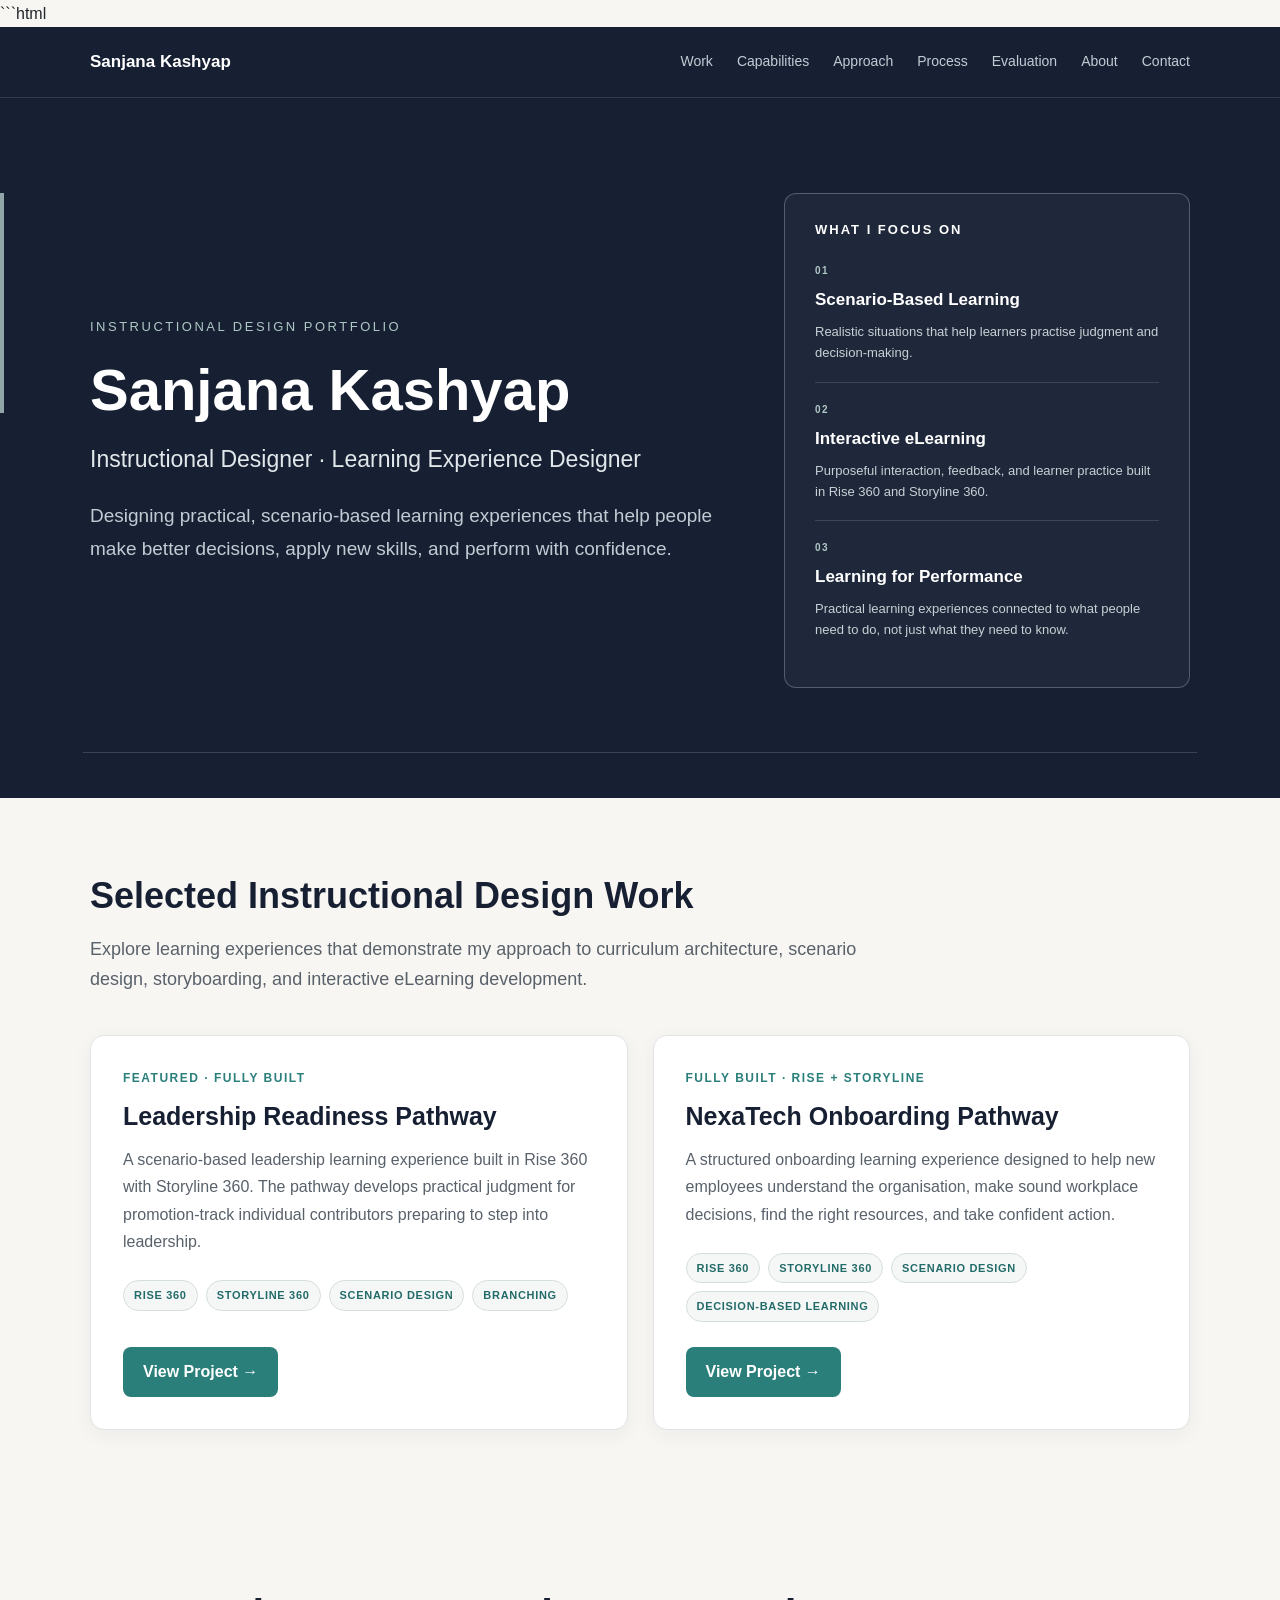
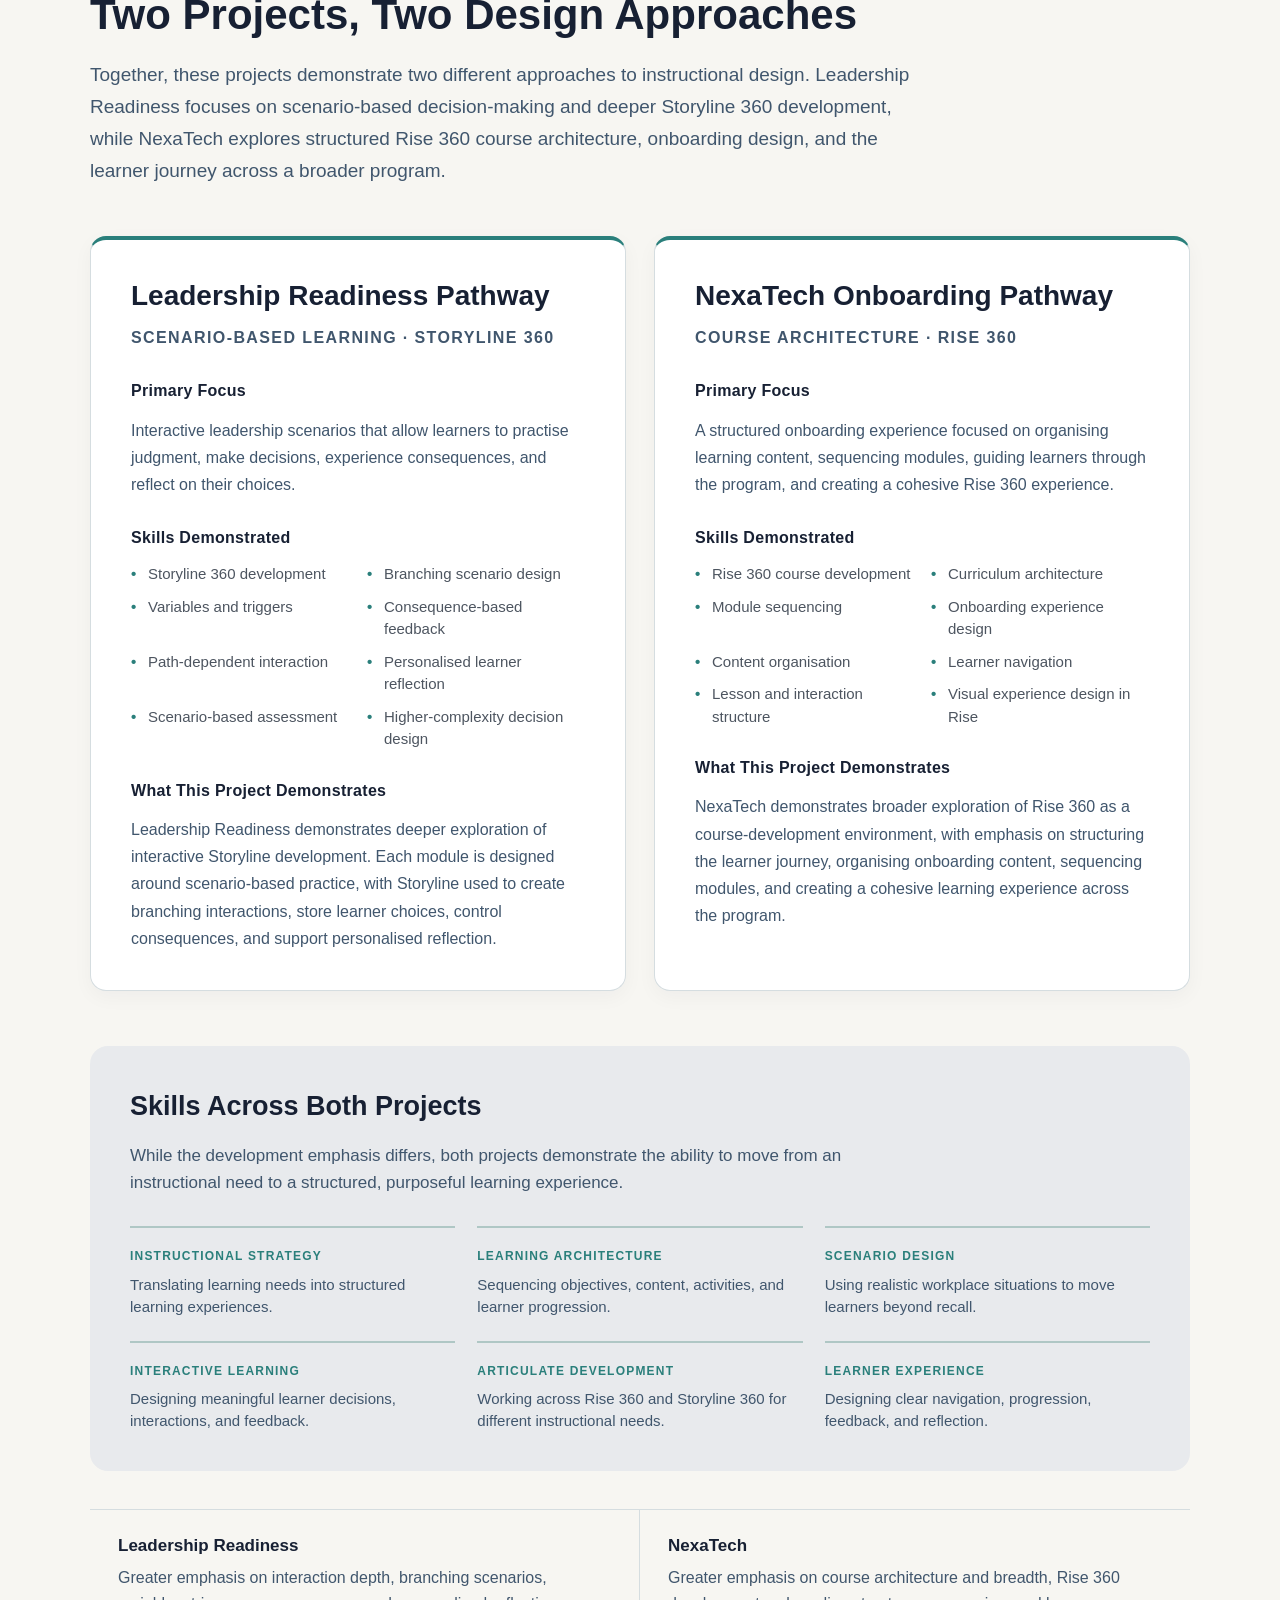
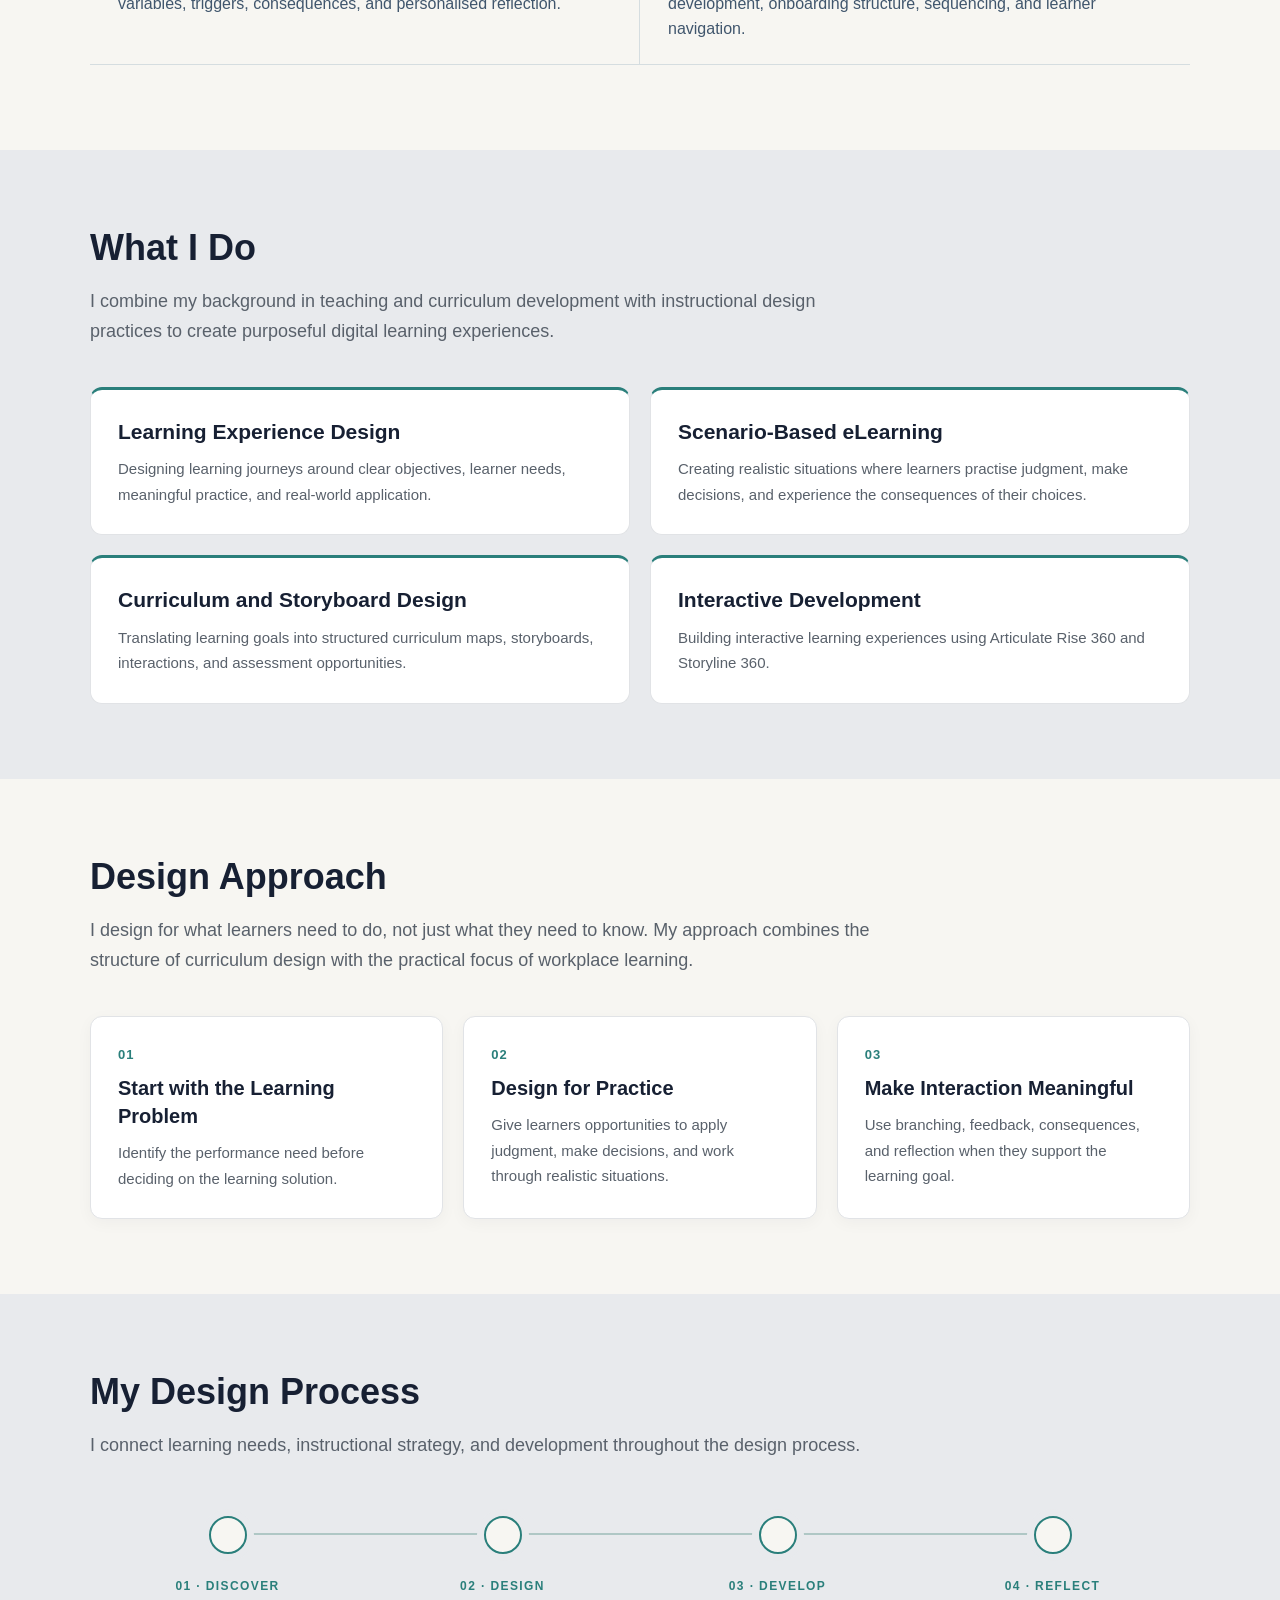
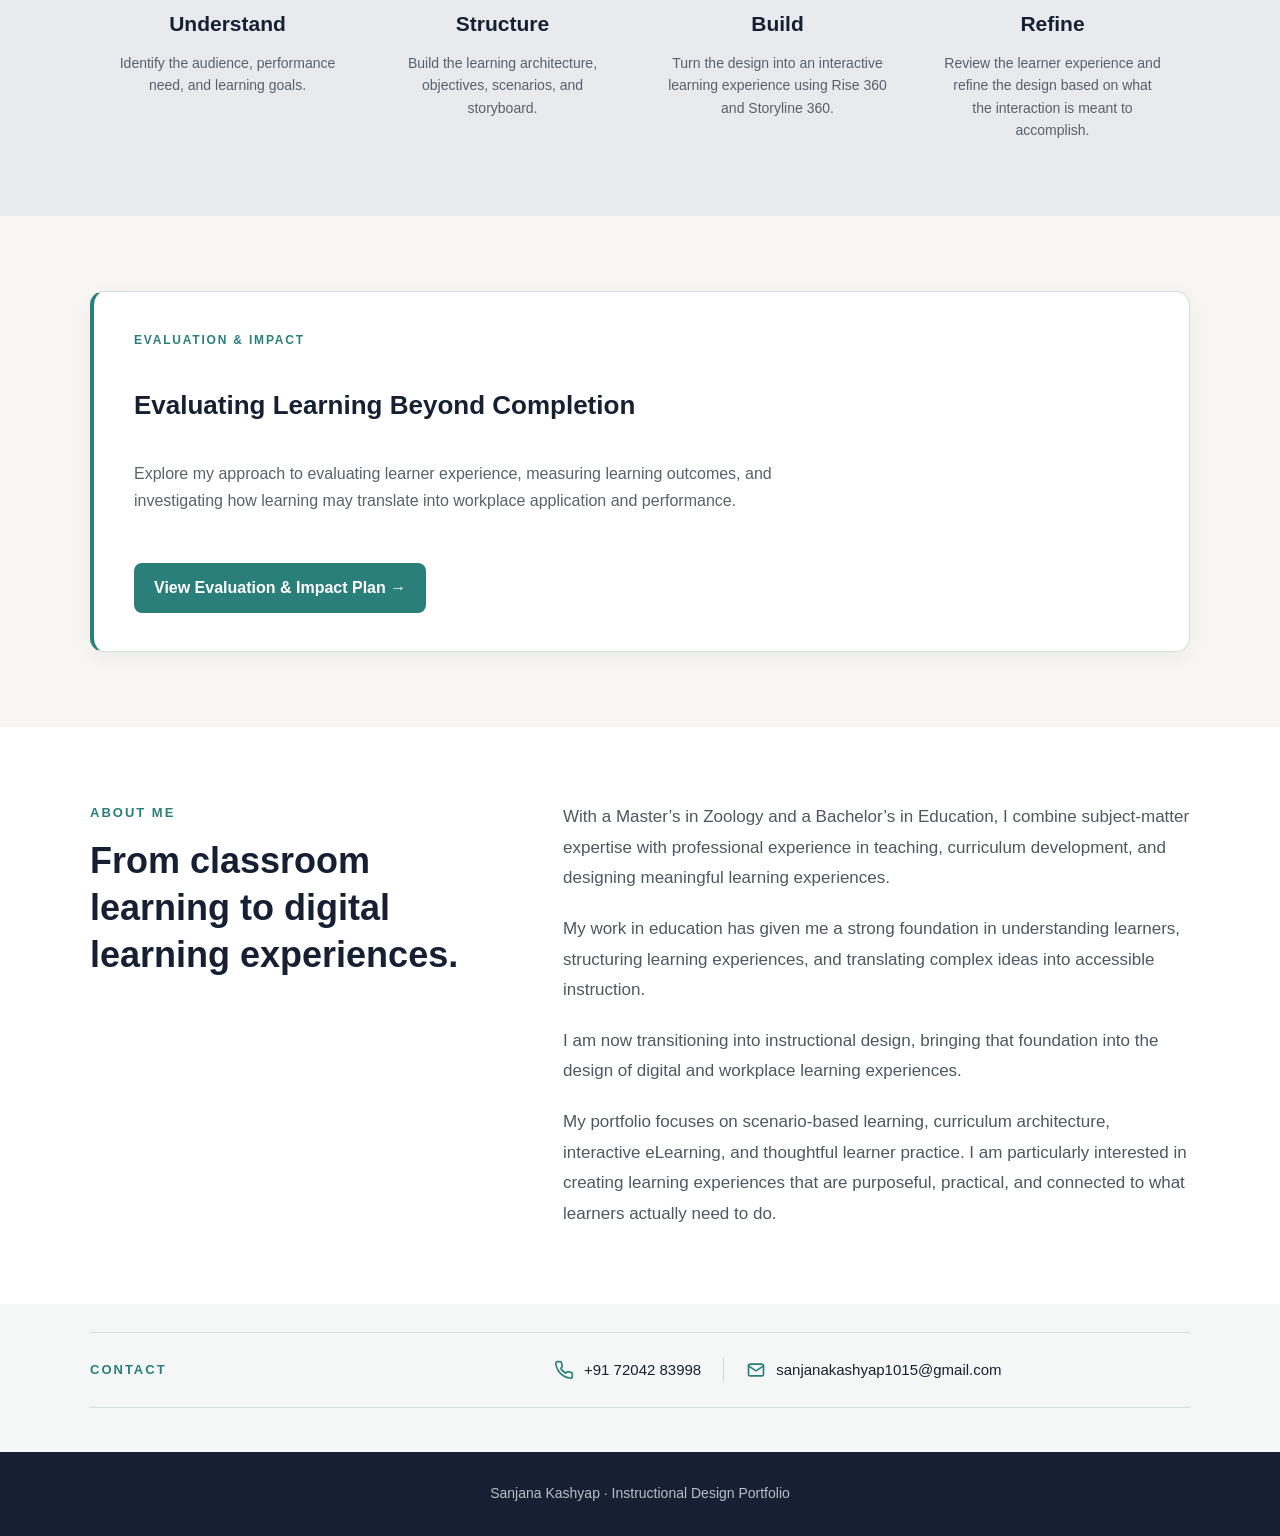
==== commit 2a202f20: "Update index.html" ====
--- a/portfolio/index.html
+++ b/portfolio/index.html
@@ -1697,10 +1697,6 @@
           >
             View Evaluation &amp; Impact Plan →
           </a>
-
-          <div class="evaluation-meta">
-            Portfolio resource · PDF document
-          </div>
 
         </div>
 
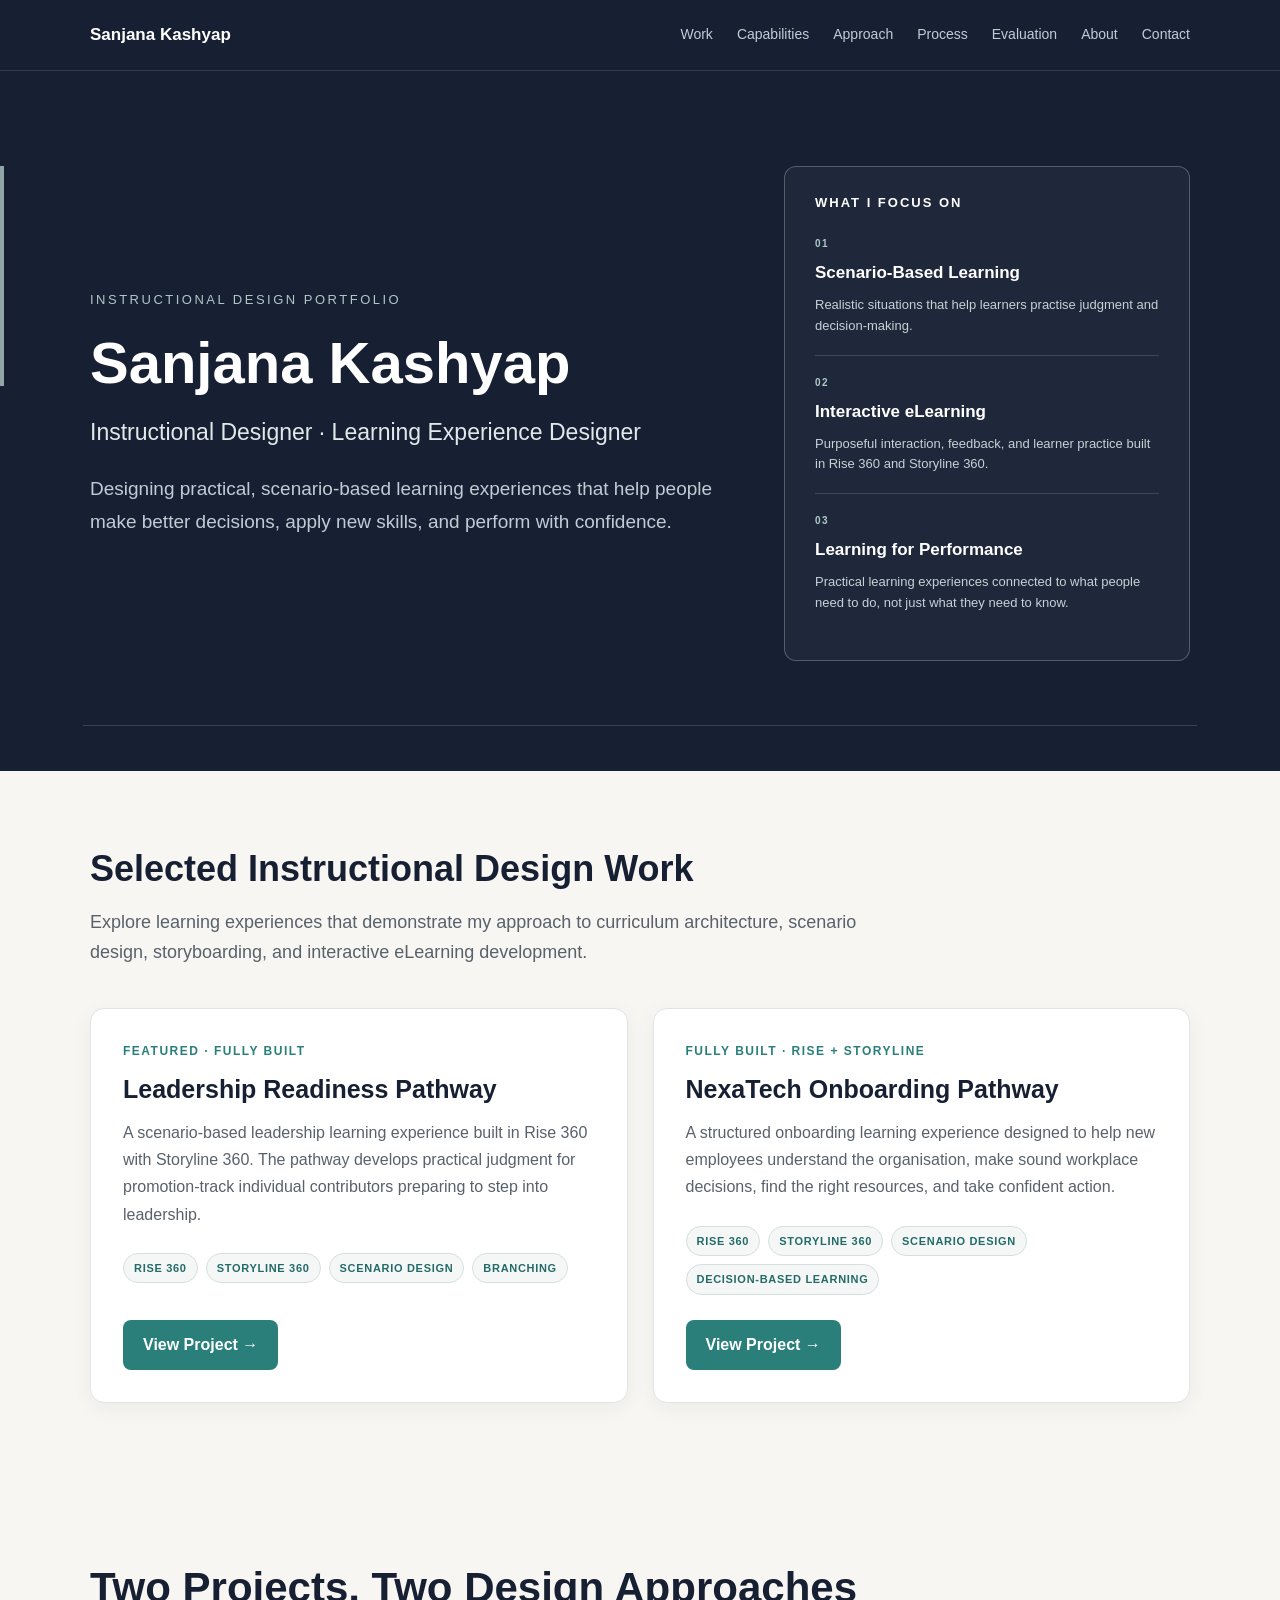
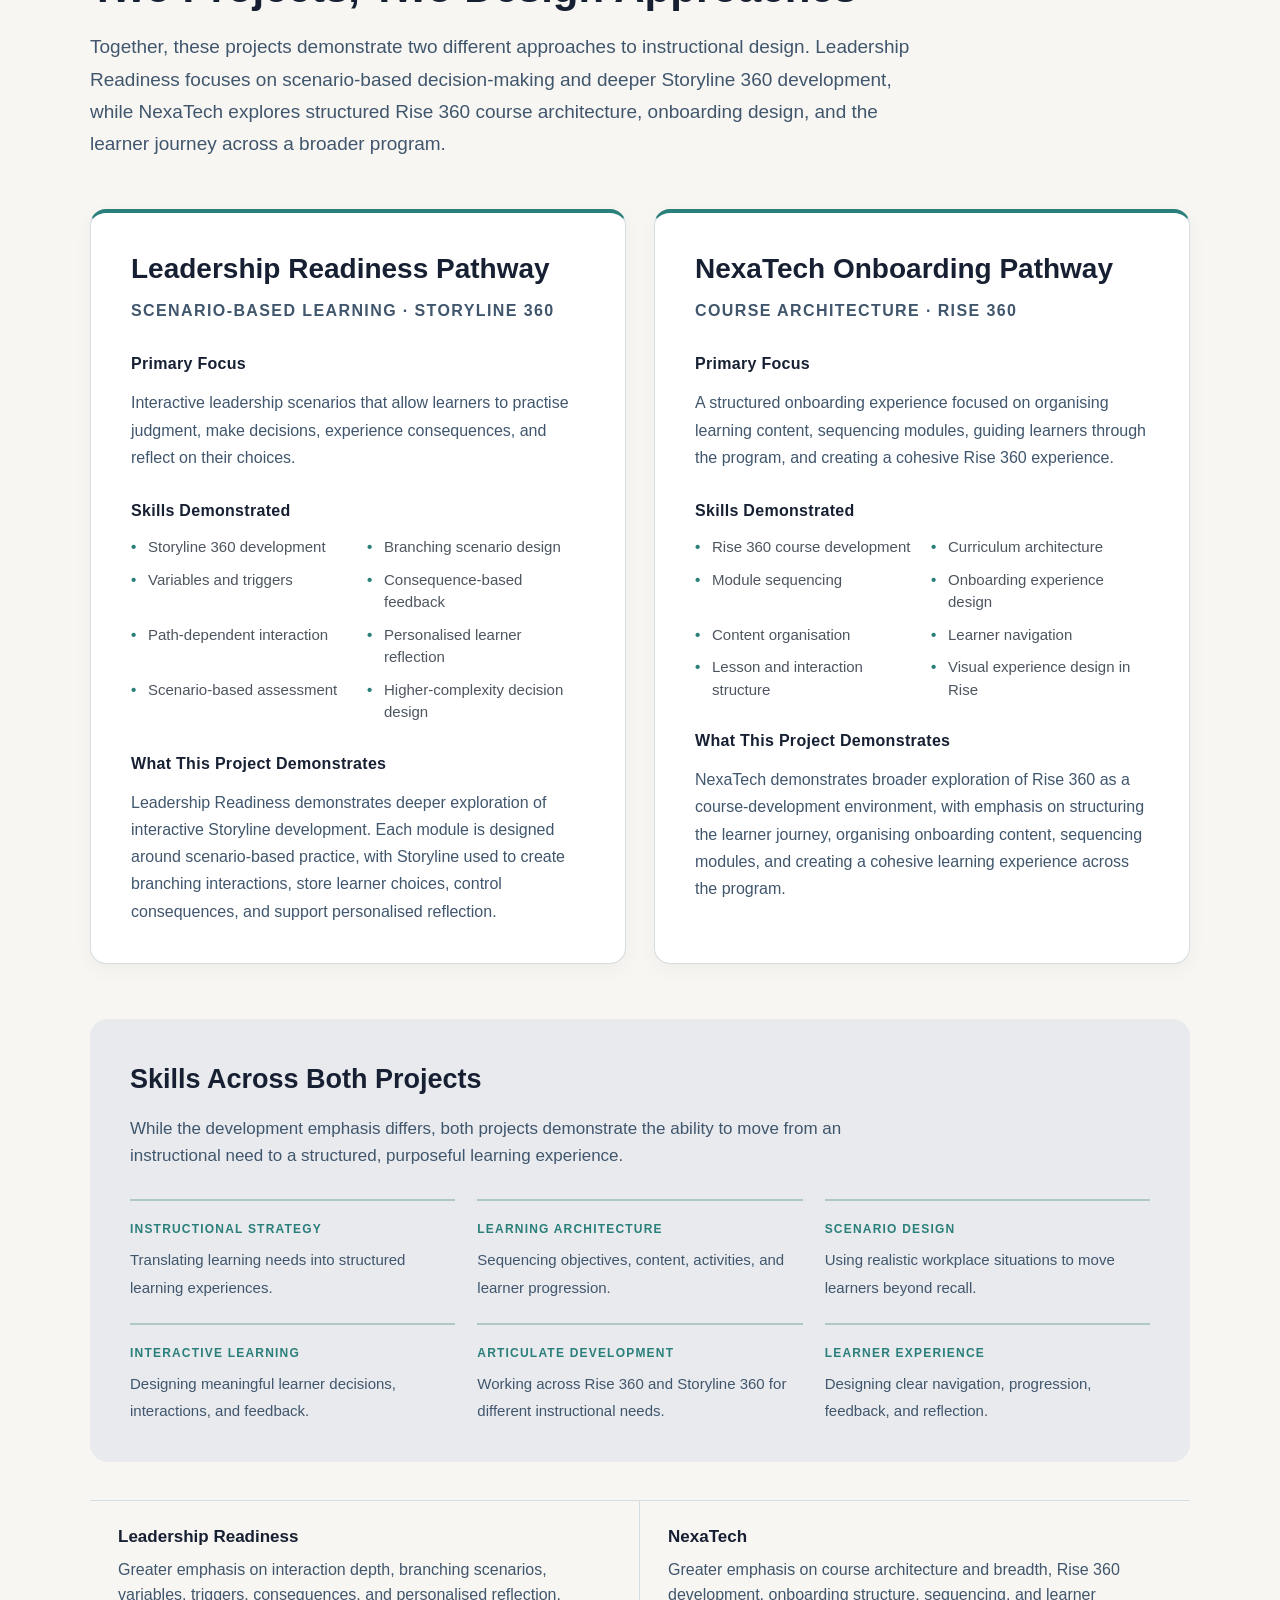
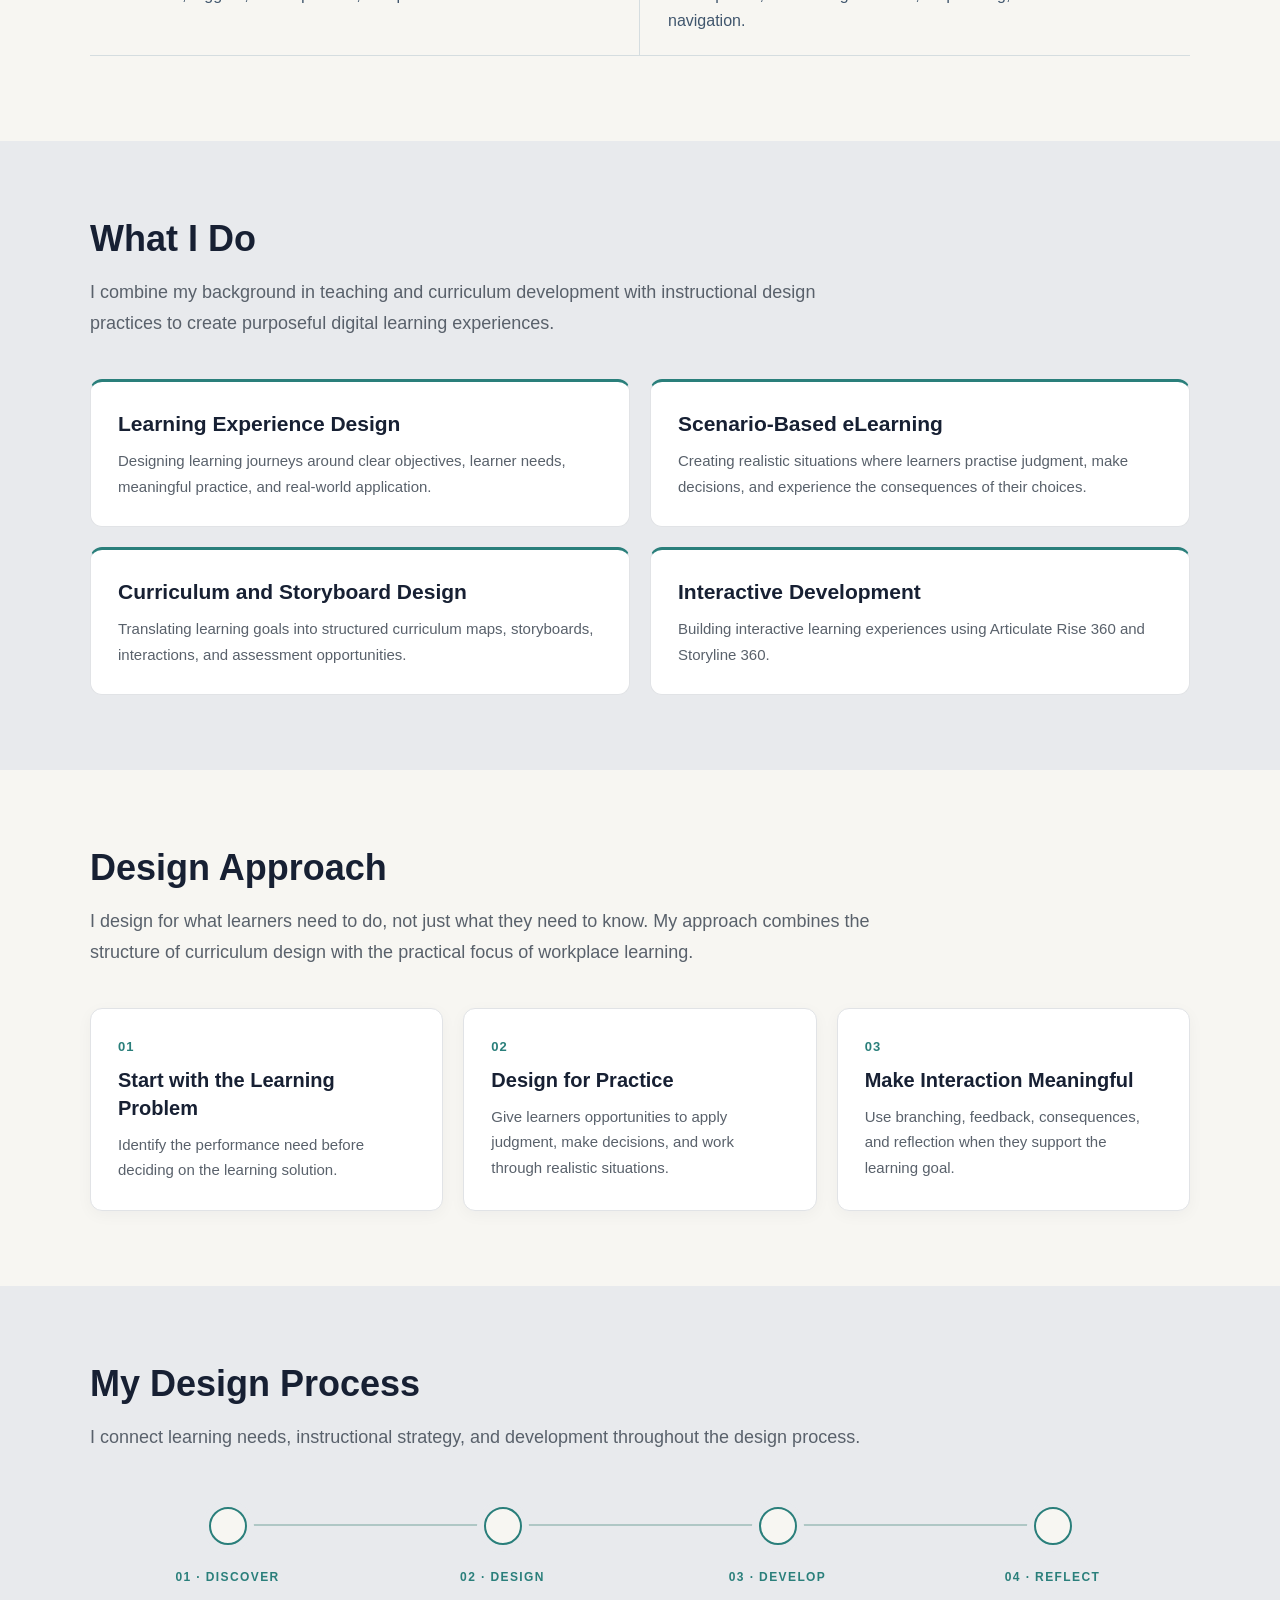
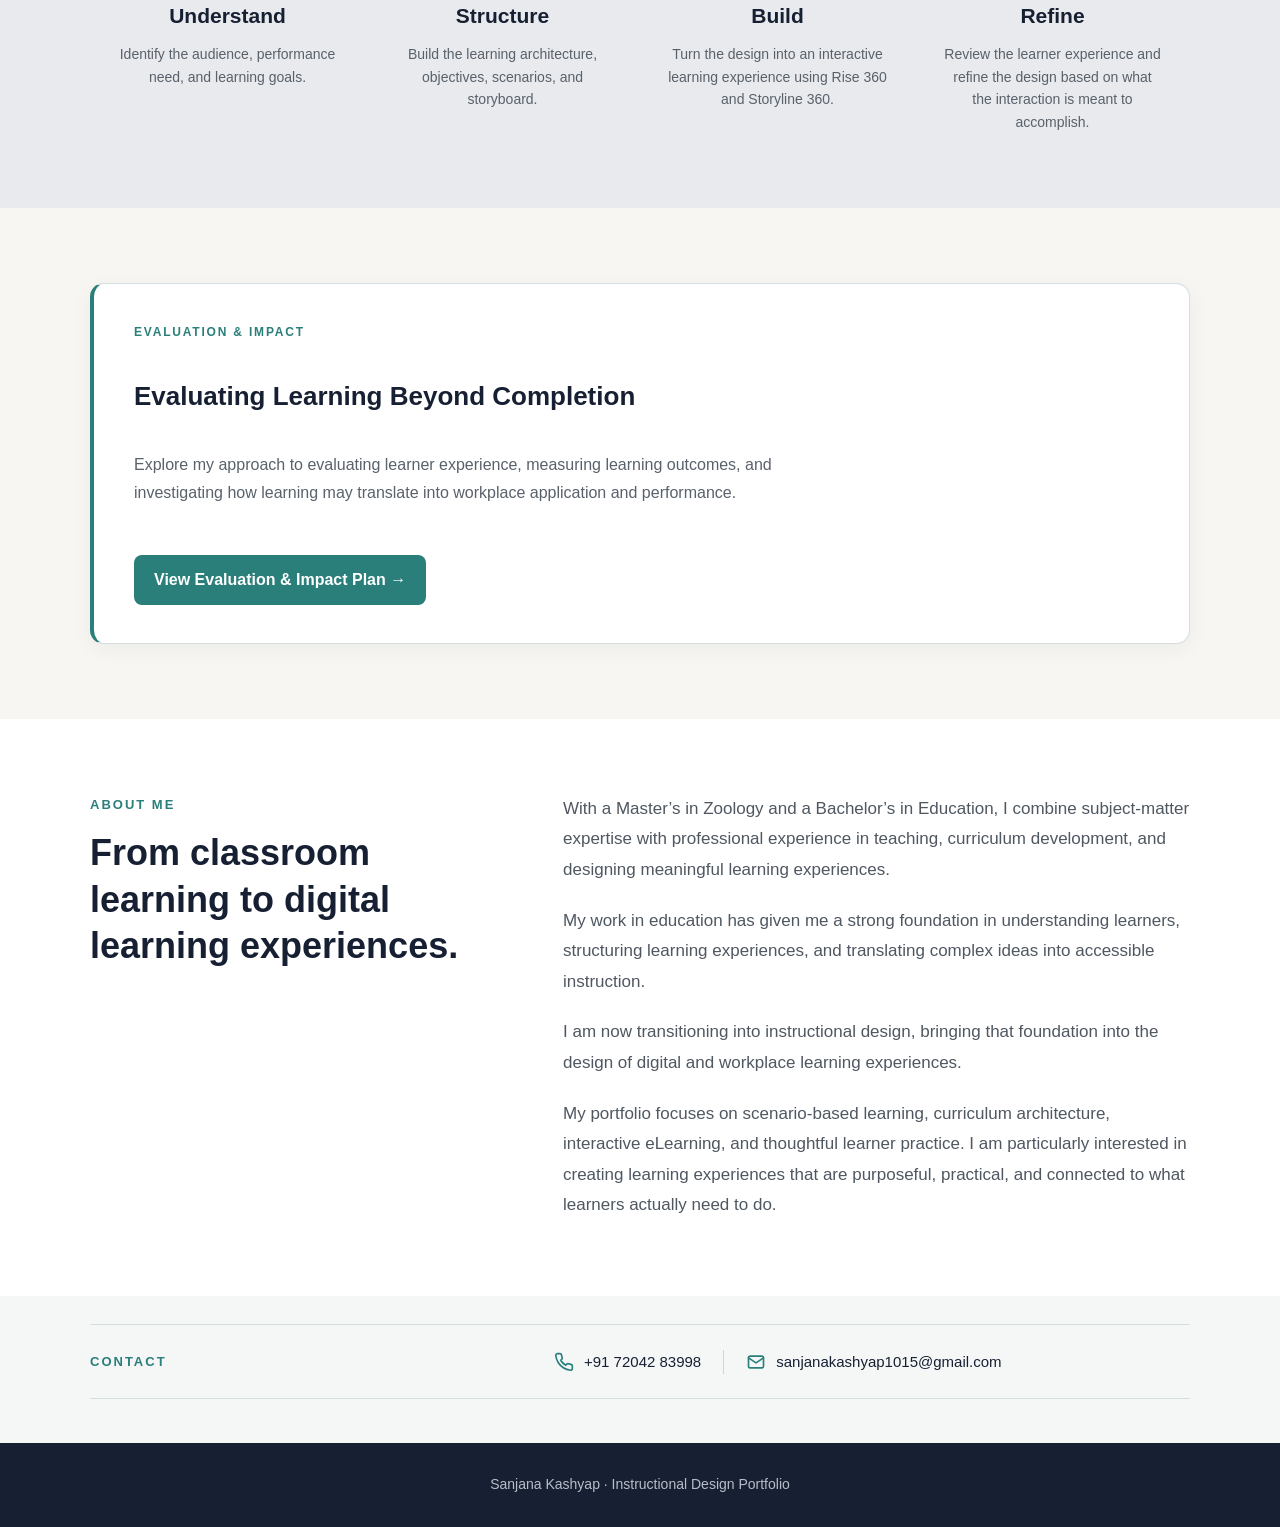
==== commit 6908bdbd: "Update index.html" ====
--- a/portfolio/index.html
+++ b/portfolio/index.html
@@ -1,4 +1,3 @@
-```html
 <!DOCTYPE html>
 <html lang="en">
 <head>
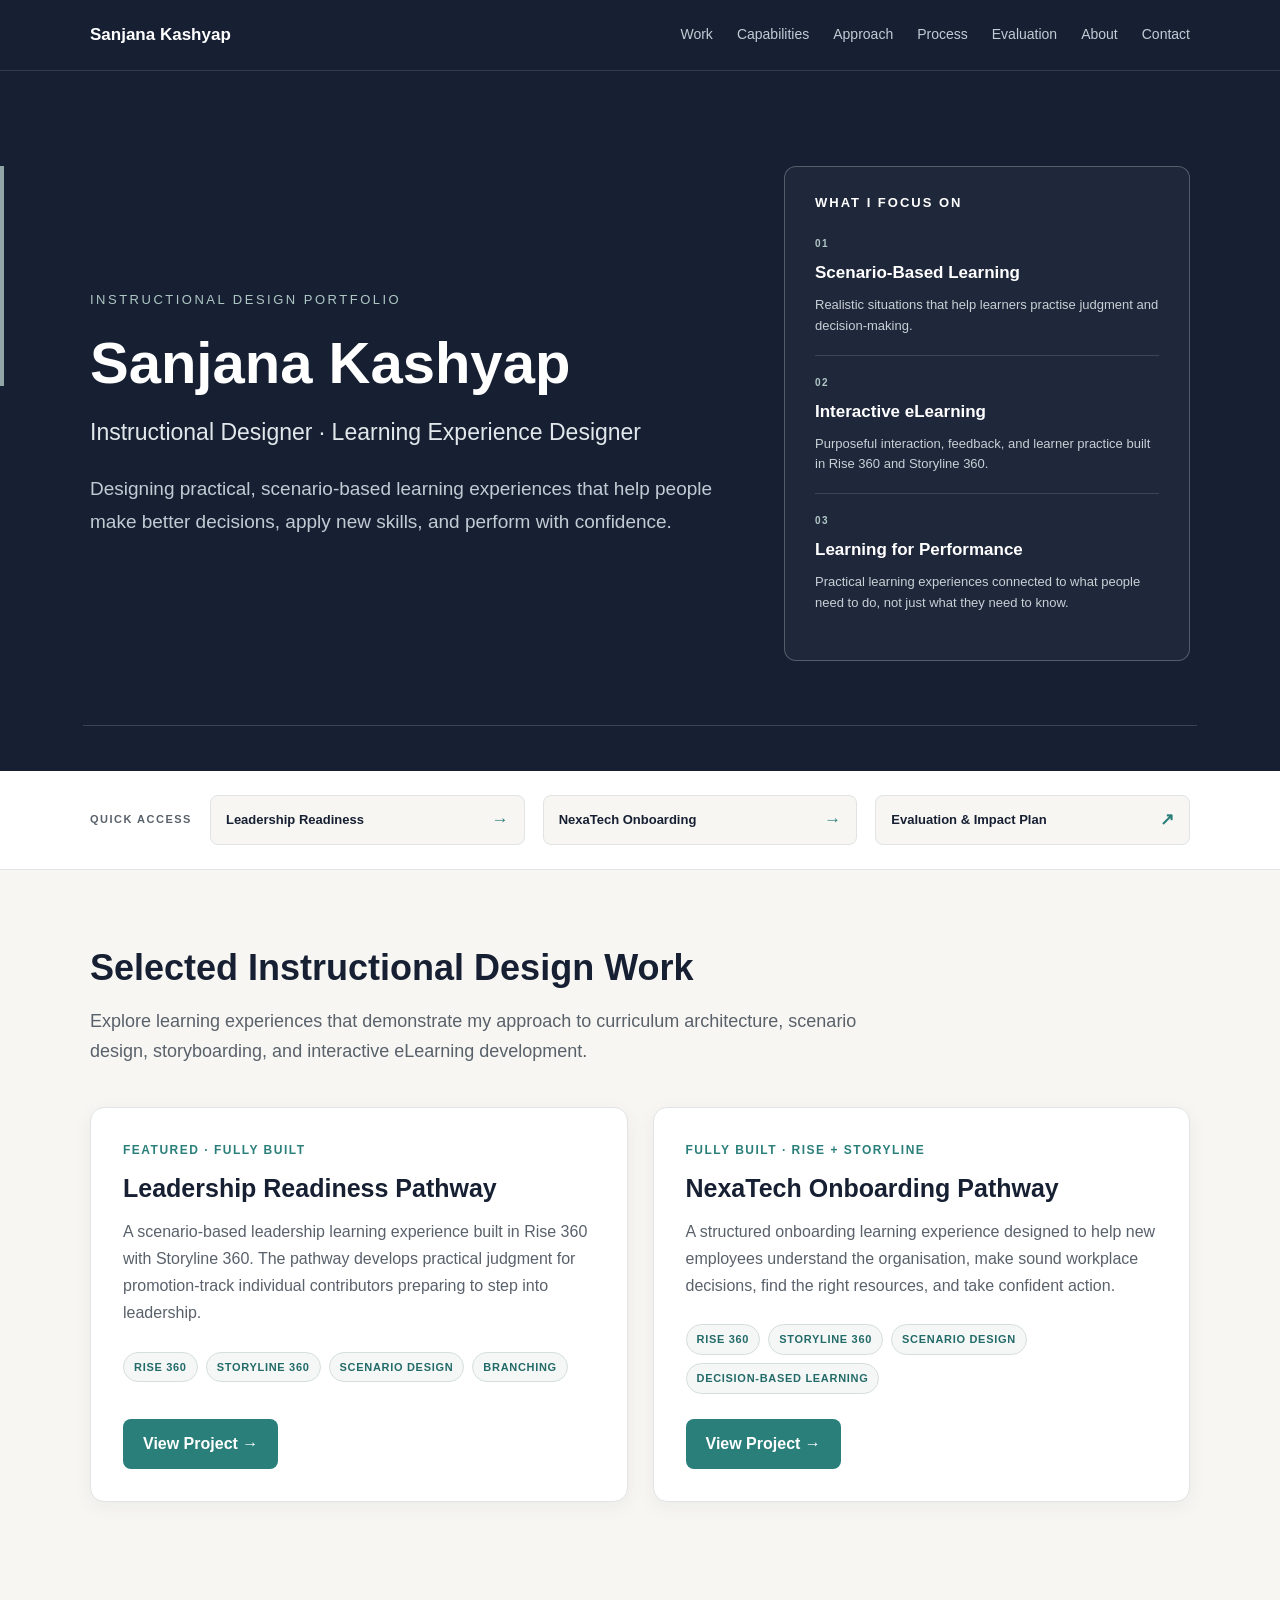
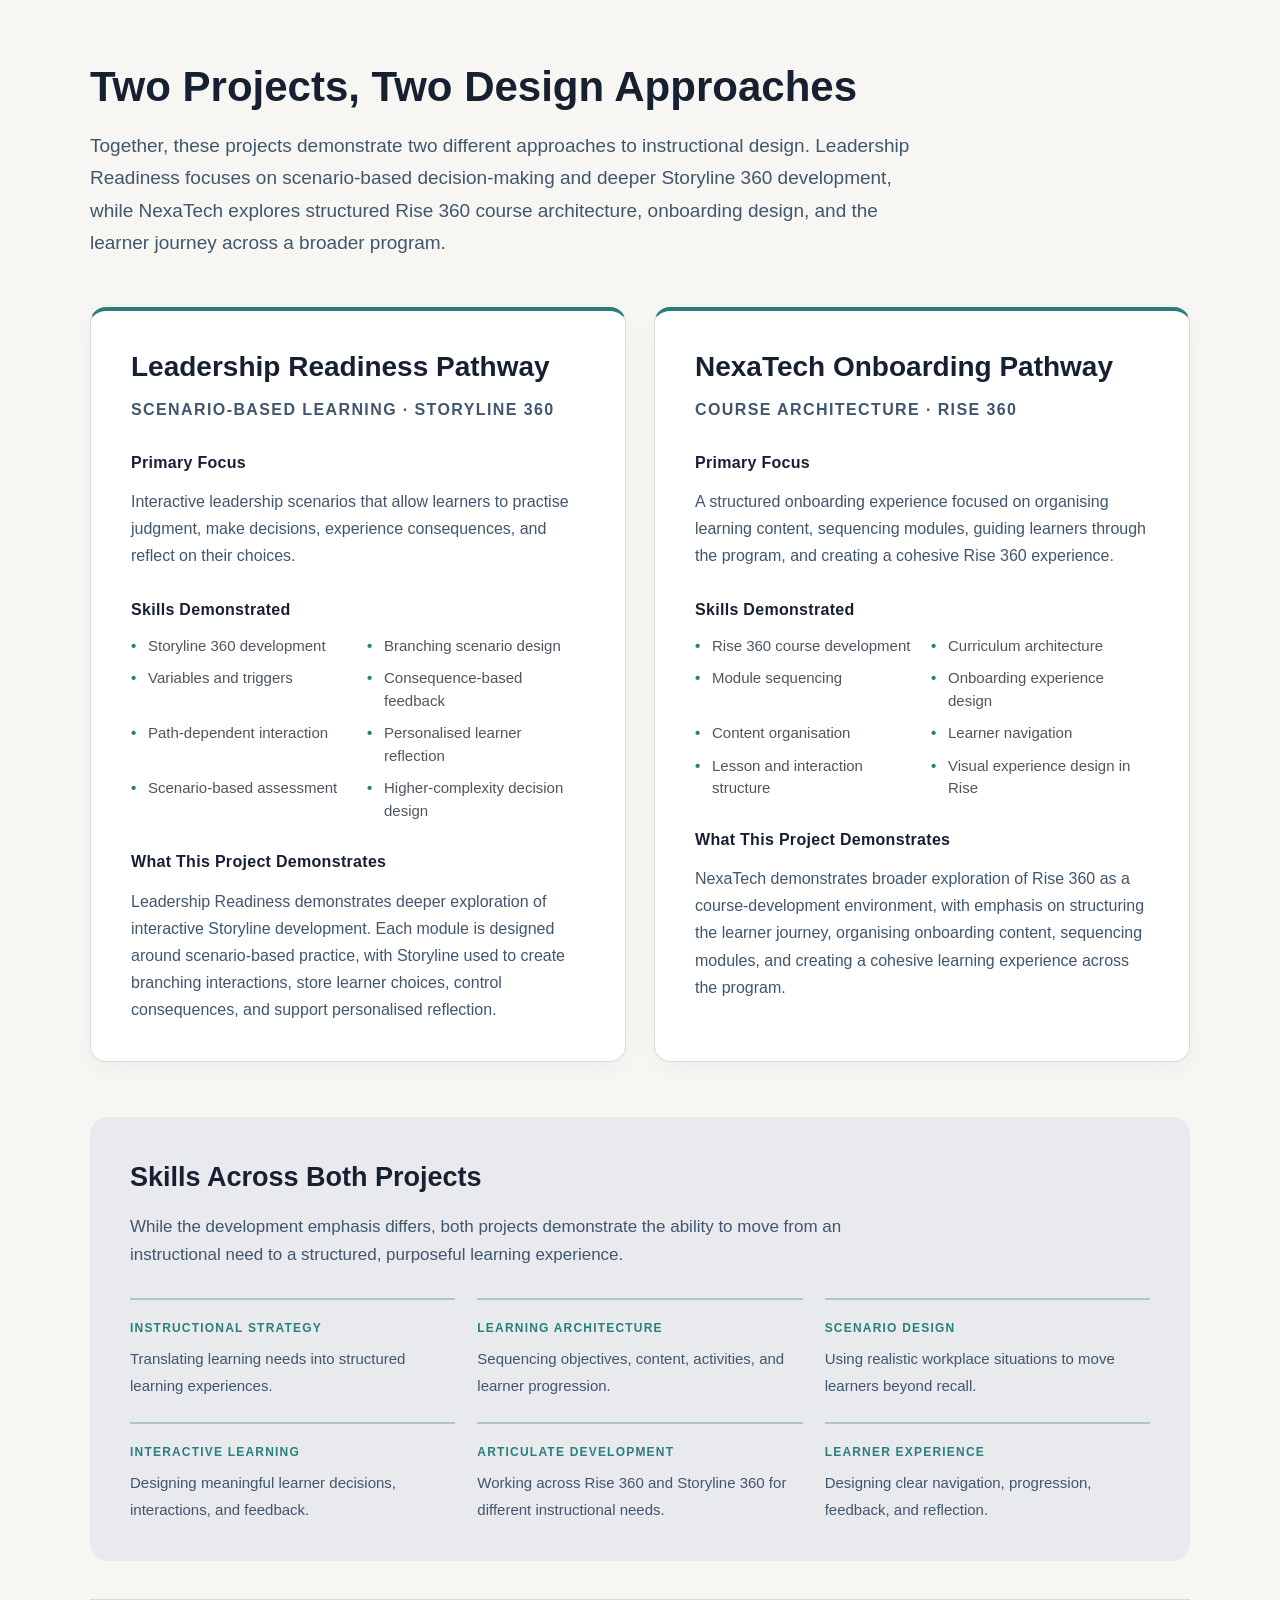
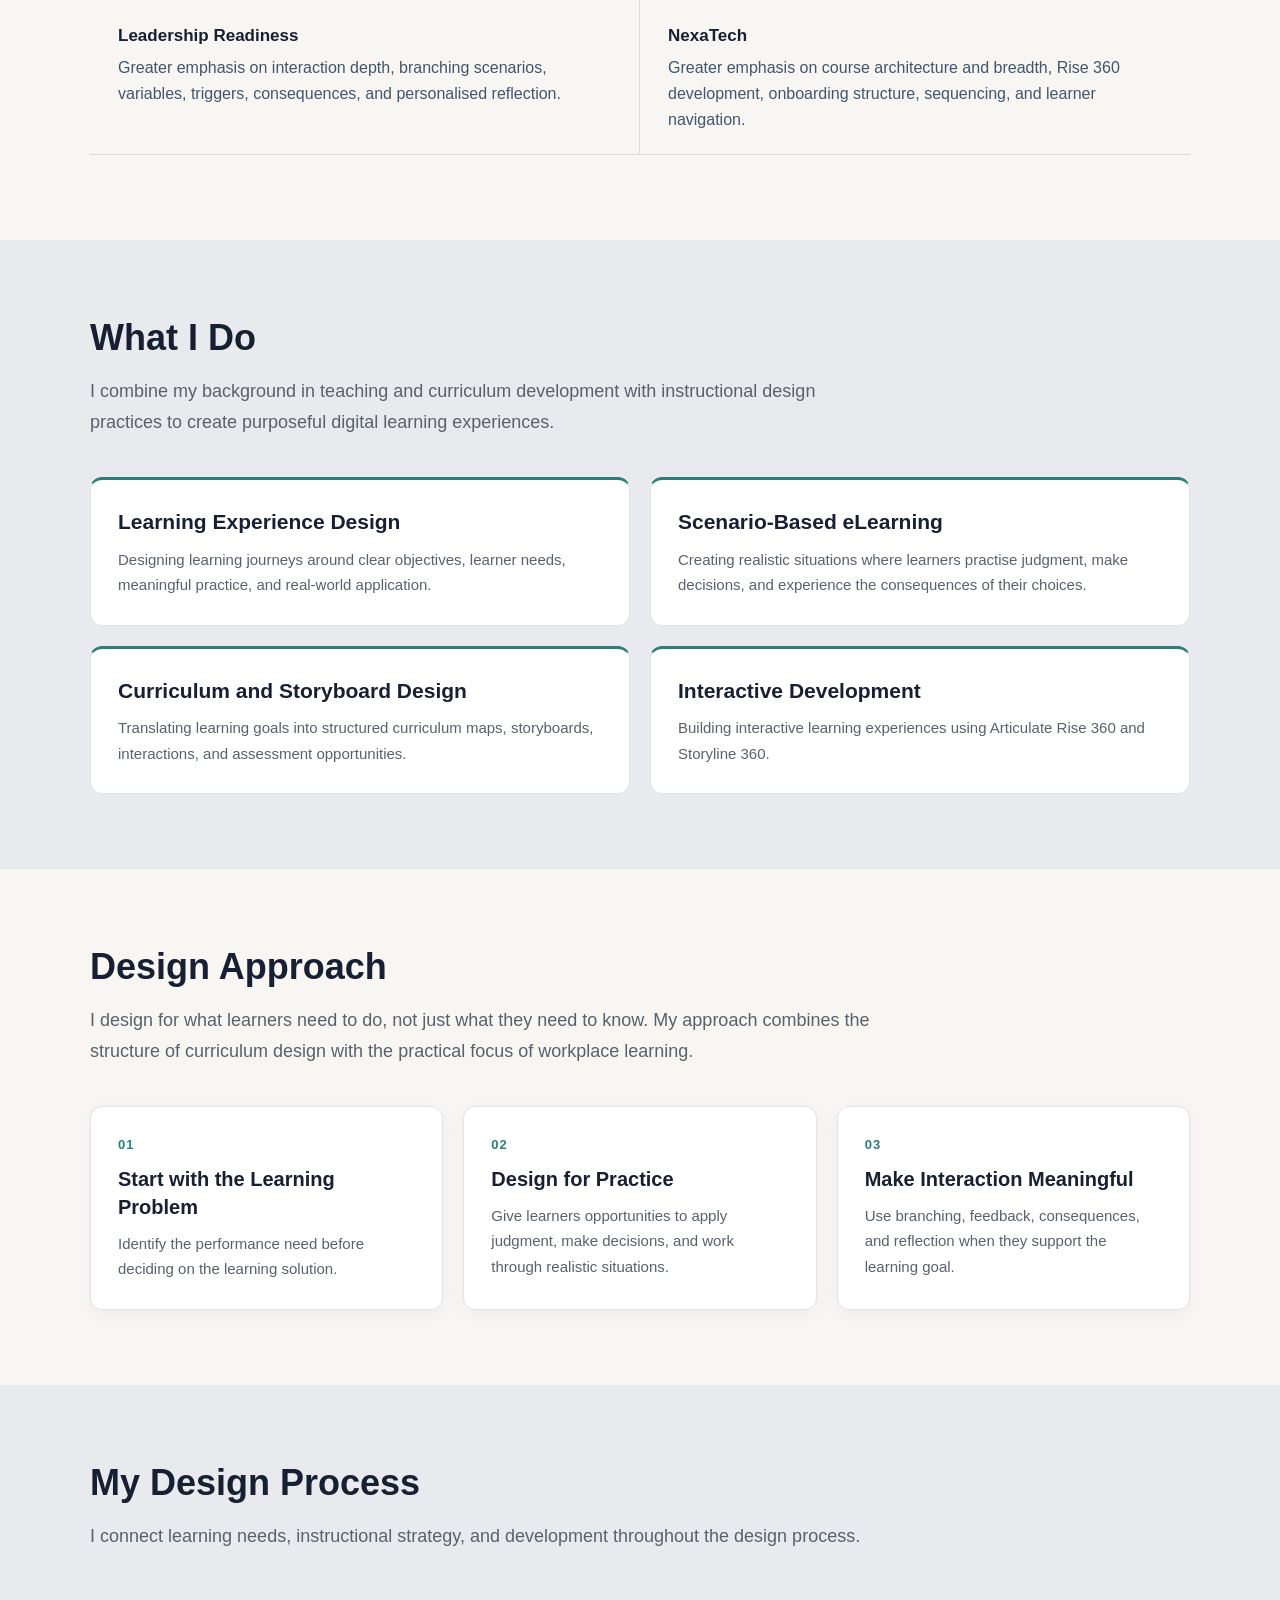
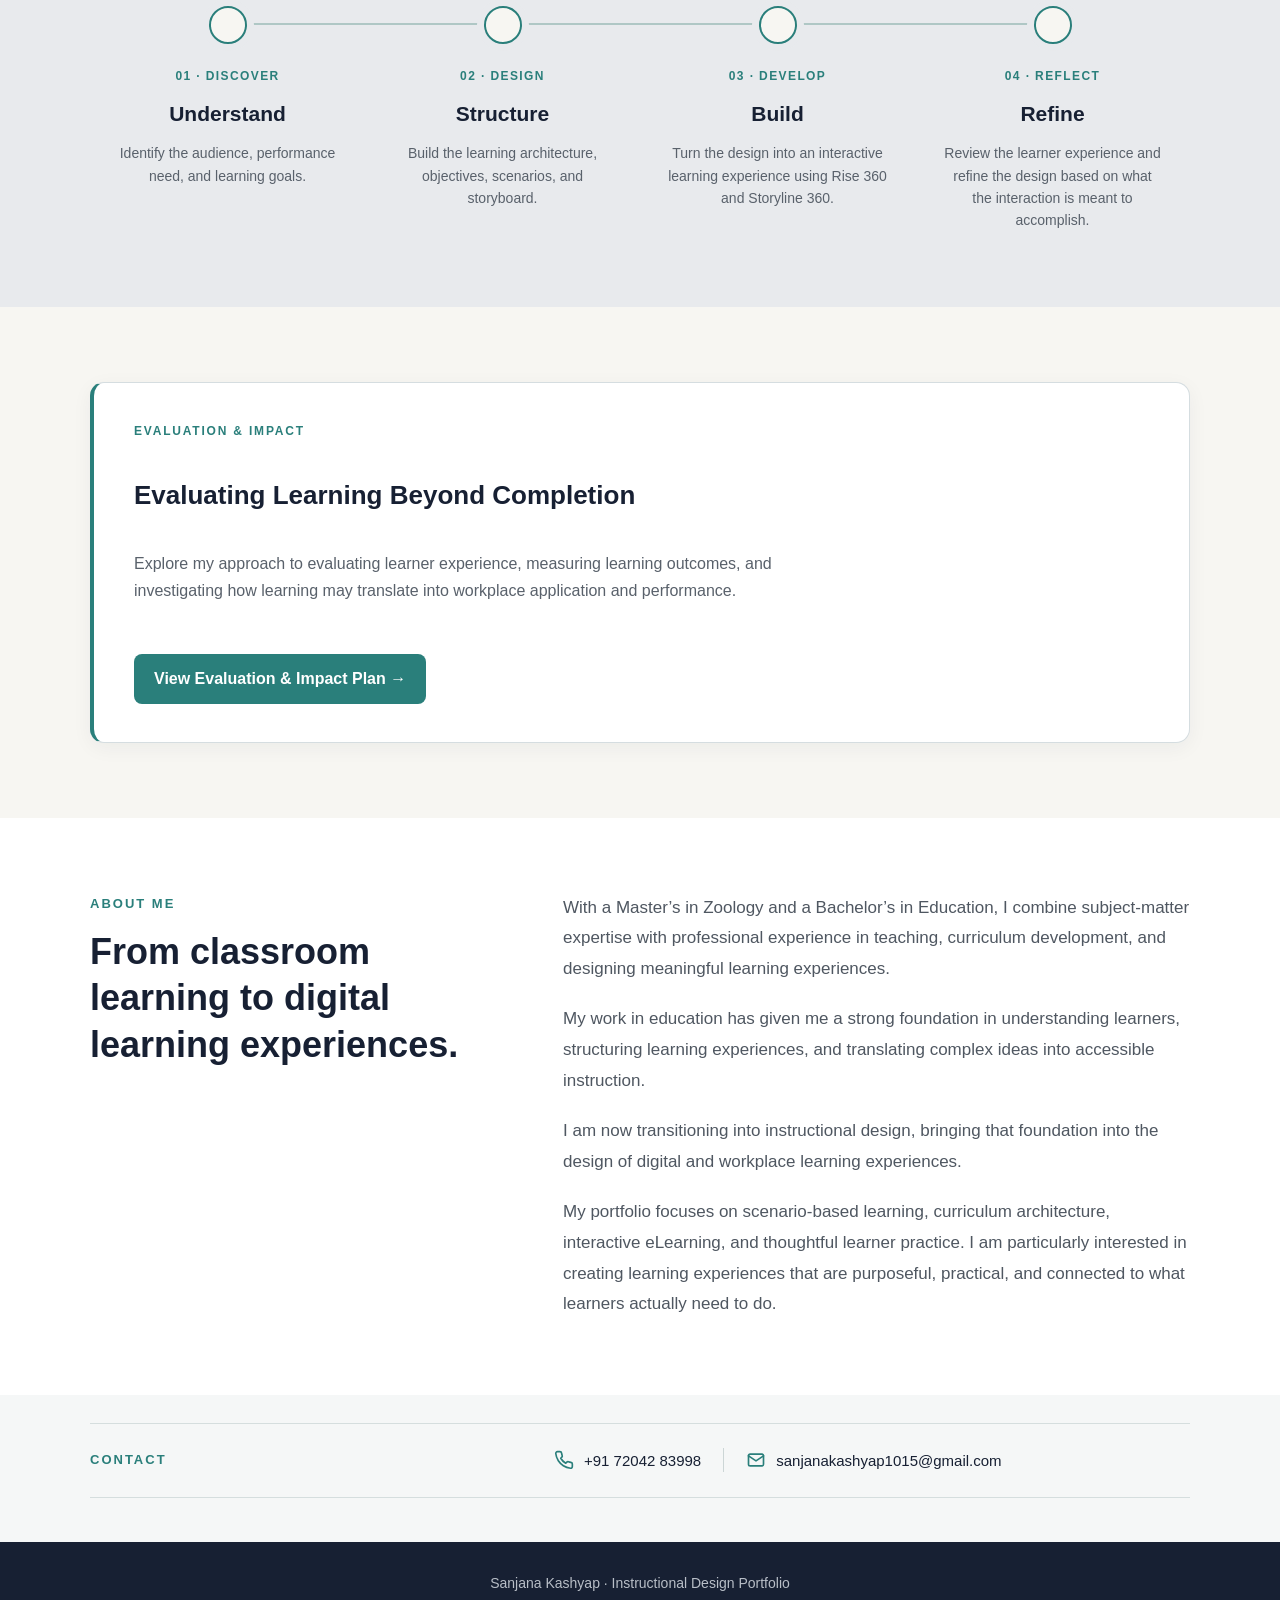
==== commit a41076ca: "Update index.html" ====
--- a/portfolio/index.html
+++ b/portfolio/index.html
@@ -223,6 +223,63 @@
       color: #C7D0D5;
       font-size: 13px;
       line-height: 1.6;
+    }
+
+
+
+    /* =========================================================
+       QUICK ACCESS
+       ========================================================= */
+
+    .quick-access {
+      padding: 24px 0;
+      background: #FFFFFF;
+      border-bottom: 1px solid #E1E3E6;
+    }
+
+    .quick-access-inner {
+      display: grid;
+      grid-template-columns: auto repeat(3, minmax(0, 1fr));
+      align-items: center;
+      gap: 18px;
+    }
+
+    .quick-access-label {
+      color: #59616B;
+      font-size: 11px;
+      font-weight: bold;
+      letter-spacing: 1.5px;
+      text-transform: uppercase;
+      white-space: nowrap;
+    }
+
+    .quick-access-link {
+      display: flex;
+      align-items: center;
+      justify-content: space-between;
+      gap: 10px;
+      min-width: 0;
+      padding: 12px 15px;
+      color: #172033;
+      background: #F7F6F2;
+      border: 1px solid #E1E3E6;
+      border-radius: 8px;
+      text-decoration: none;
+      font-size: 13px;
+      font-weight: bold;
+      line-height: 1.4;
+      transition: border-color 0.2s ease, color 0.2s ease;
+    }
+
+    .quick-access-link:hover {
+      color: #236B68;
+      border-color: #AFC7C5;
+    }
+
+    .quick-access-arrow {
+      flex-shrink: 0;
+      color: #2A7F7B;
+      font-size: 17px;
     }
 
     /* =========================================================
@@ -908,6 +965,15 @@
         grid-template-columns: minmax(0, 1fr);
       }
 
+      .quick-access-inner {
+        grid-template-columns: minmax(0, 1fr);
+        gap: 10px;
+      }
+
+      .quick-access-label {
+        margin-bottom: 2px;
+      }
+
       .project-comparison {
         padding: 60px 0;
       }
@@ -1002,6 +1068,14 @@
 
       .nav-links a {
         font-size: 13px;
+      }
+
+      .quick-access {
+        padding: 20px 0;
+      }
+
+      .quick-access-link {
+        padding: 12px 14px;
       }
 
       .hero {
@@ -1238,6 +1312,38 @@
 
       </div>
     </header>
+
+    <!-- =========================================================
+         QUICK ACCESS
+         ========================================================= -->
+
+    <nav class="quick-access" aria-label="Quick access links">
+      <div class="container quick-access-inner">
+
+        <div class="quick-access-label">Quick Access</div>
+
+        <a class="quick-access-link" href="projects/leadership/index.html">
+          <span>Leadership Readiness</span>
+          <span class="quick-access-arrow" aria-hidden="true">→</span>
+        </a>
+
+        <a class="quick-access-link" href="projects/nexatech/index.html">
+          <span>NexaTech Onboarding</span>
+          <span class="quick-access-arrow" aria-hidden="true">→</span>
+        </a>
+
+        <a
+          class="quick-access-link"
+          href="documents/Portfolio%20Evaluation%20and%20Impact%20Plan.pdf"
+          target="_blank"
+          rel="noopener noreferrer"
+        >
+          <span>Evaluation &amp; Impact Plan</span>
+          <span class="quick-access-arrow" aria-hidden="true">↗</span>
+        </a>
+
+      </div>
+    </nav>
 
     <!-- =========================================================
          SELECTED WORK
